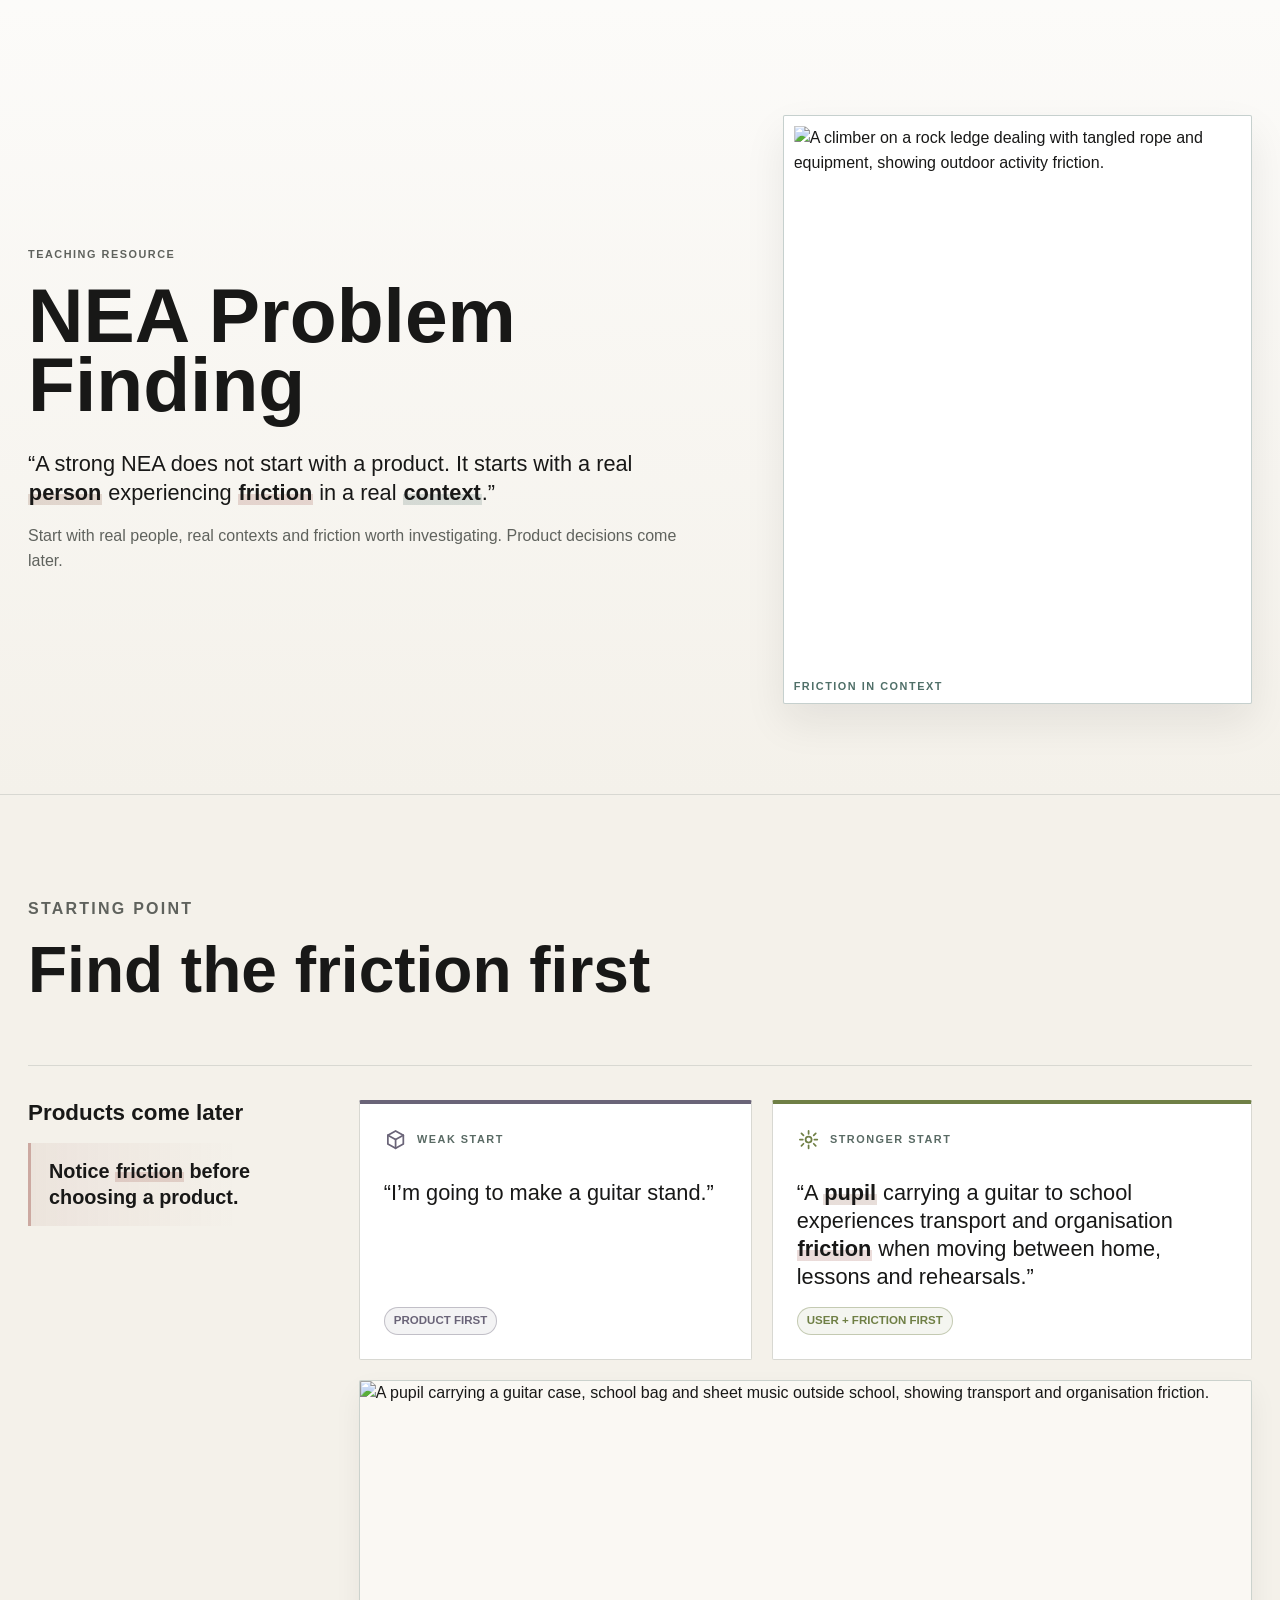
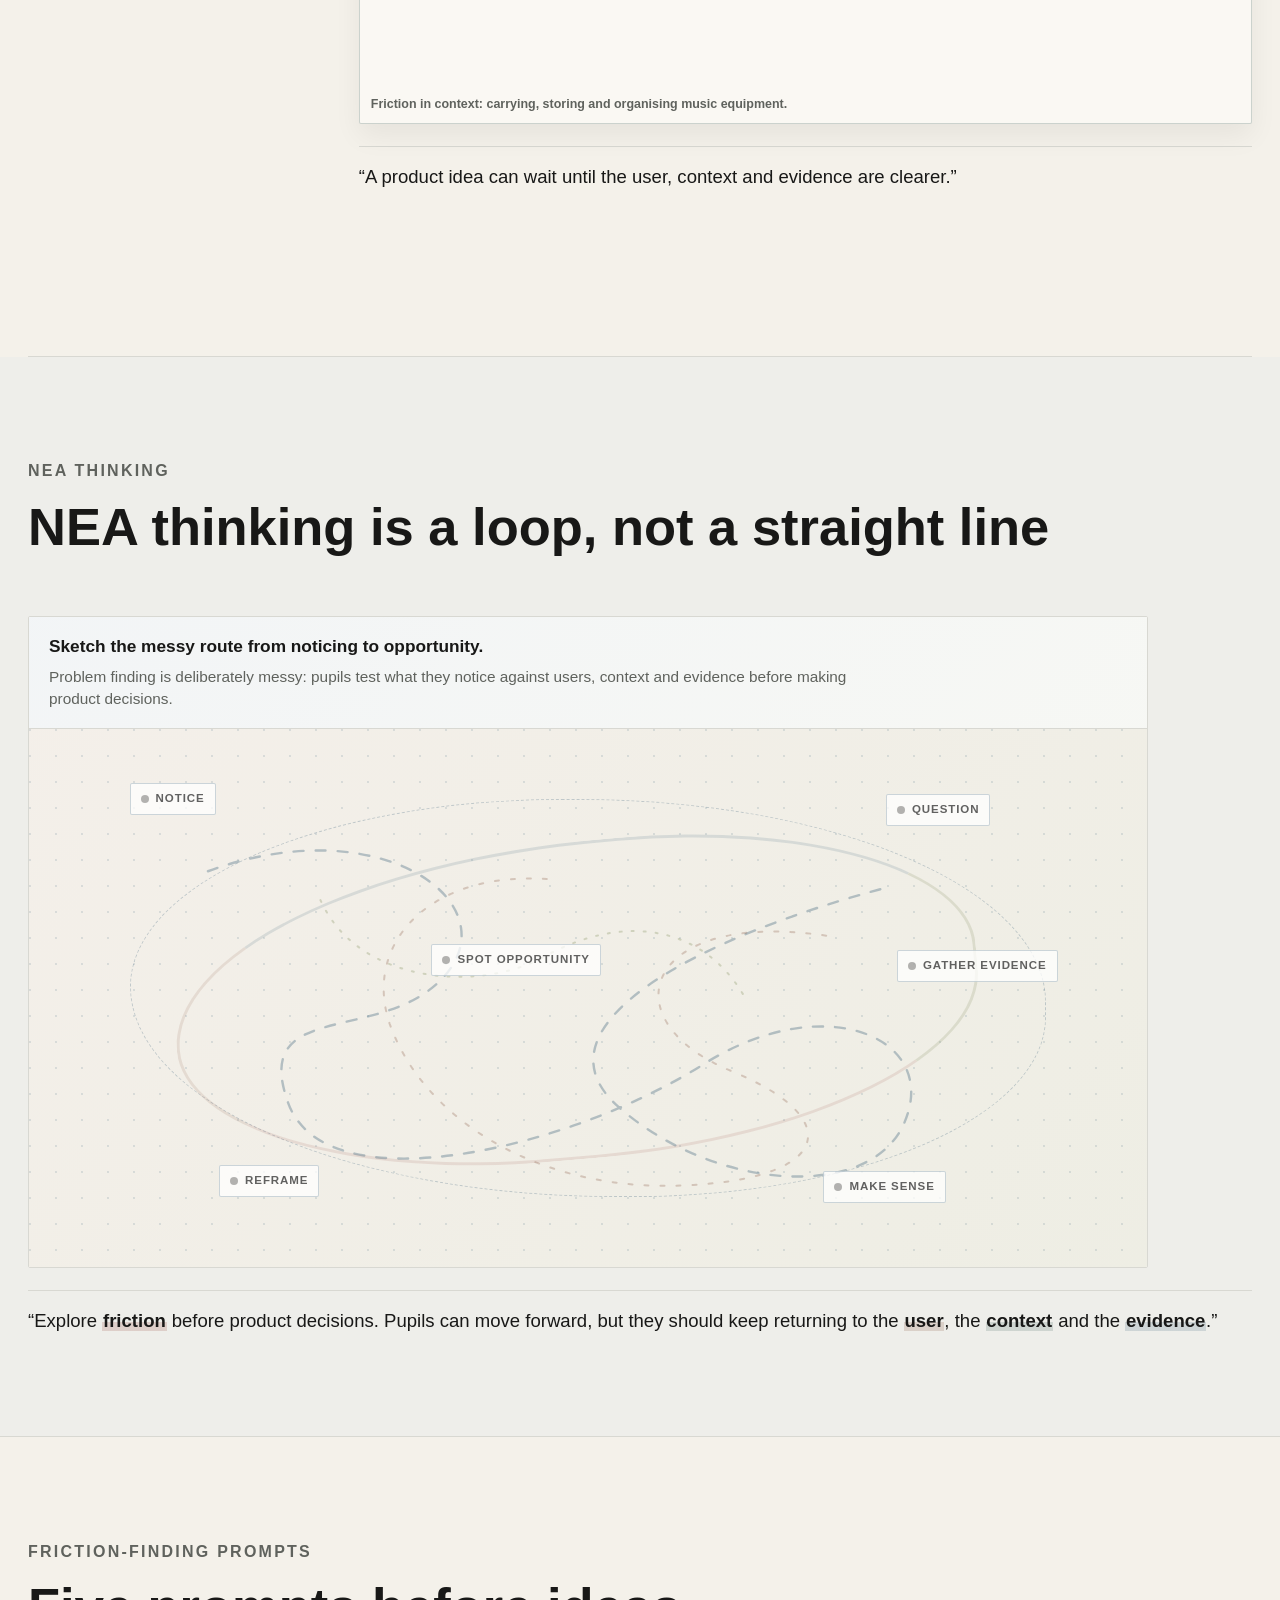
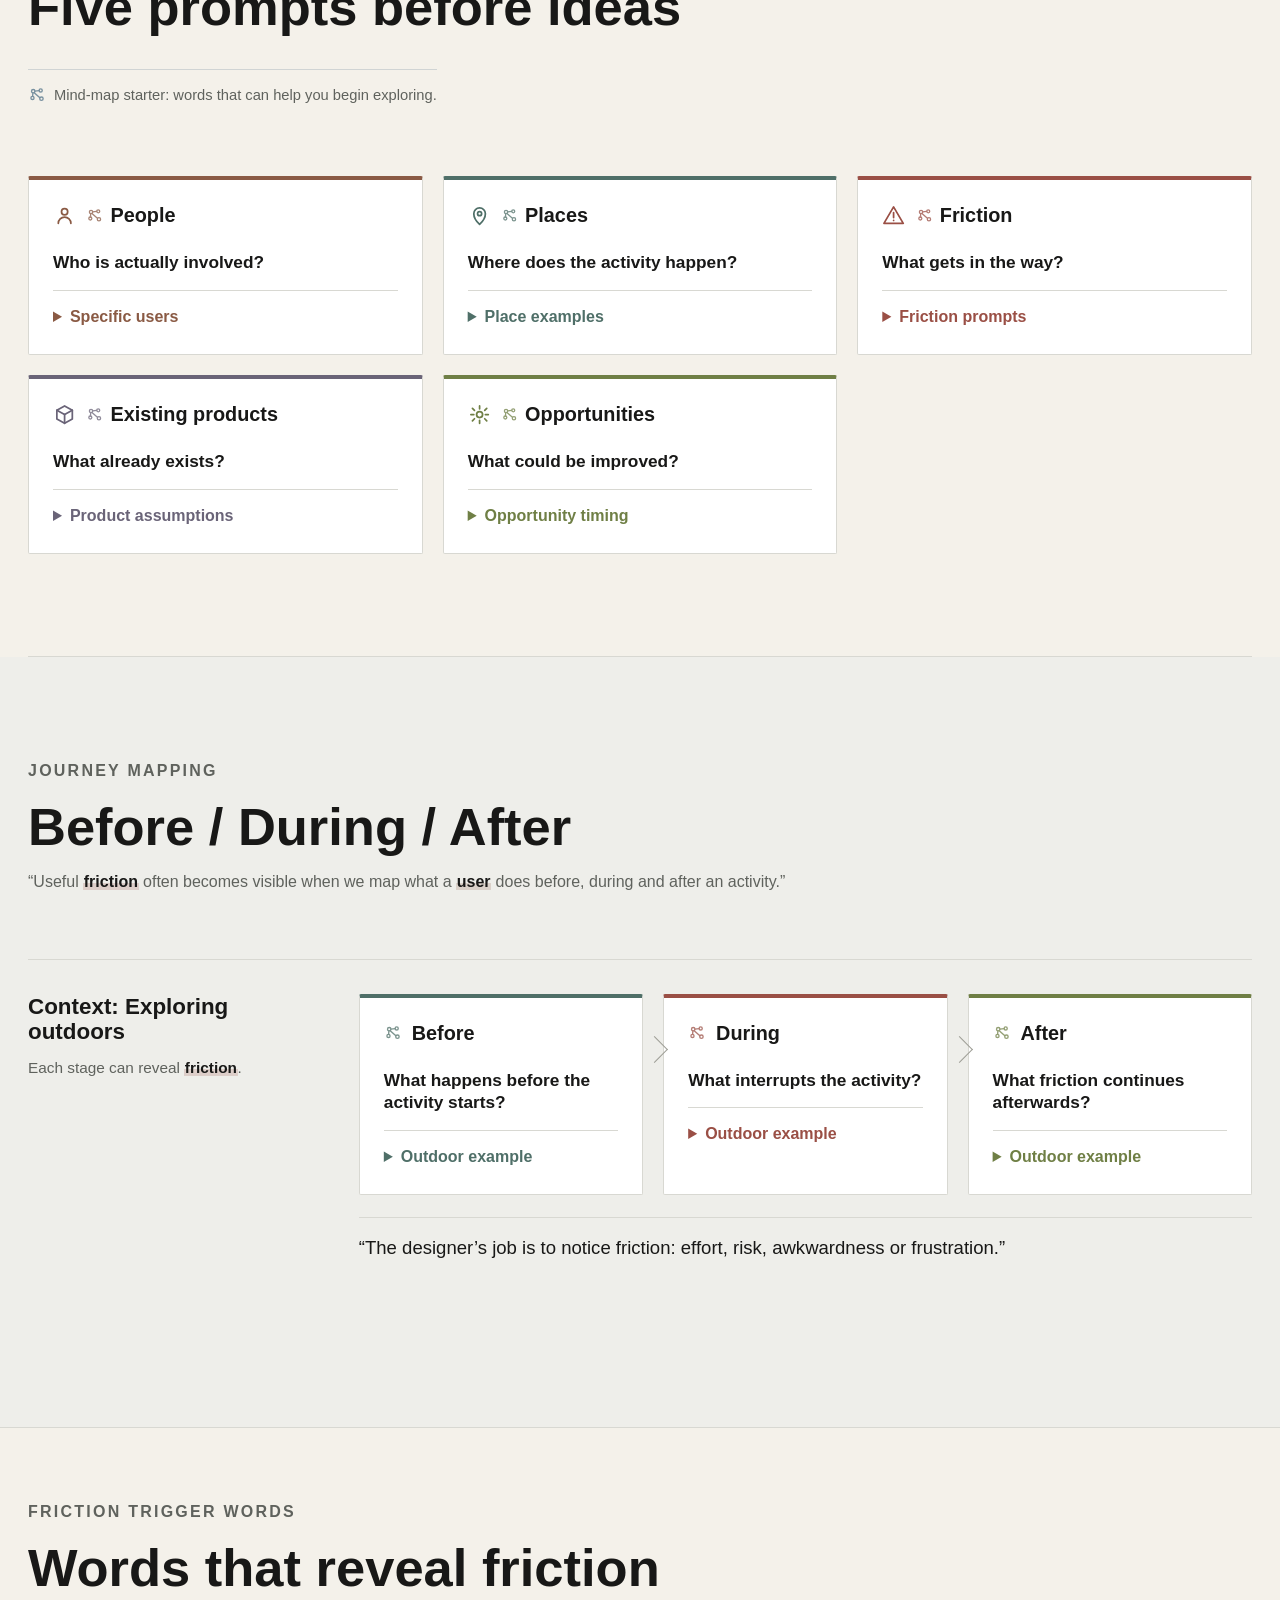
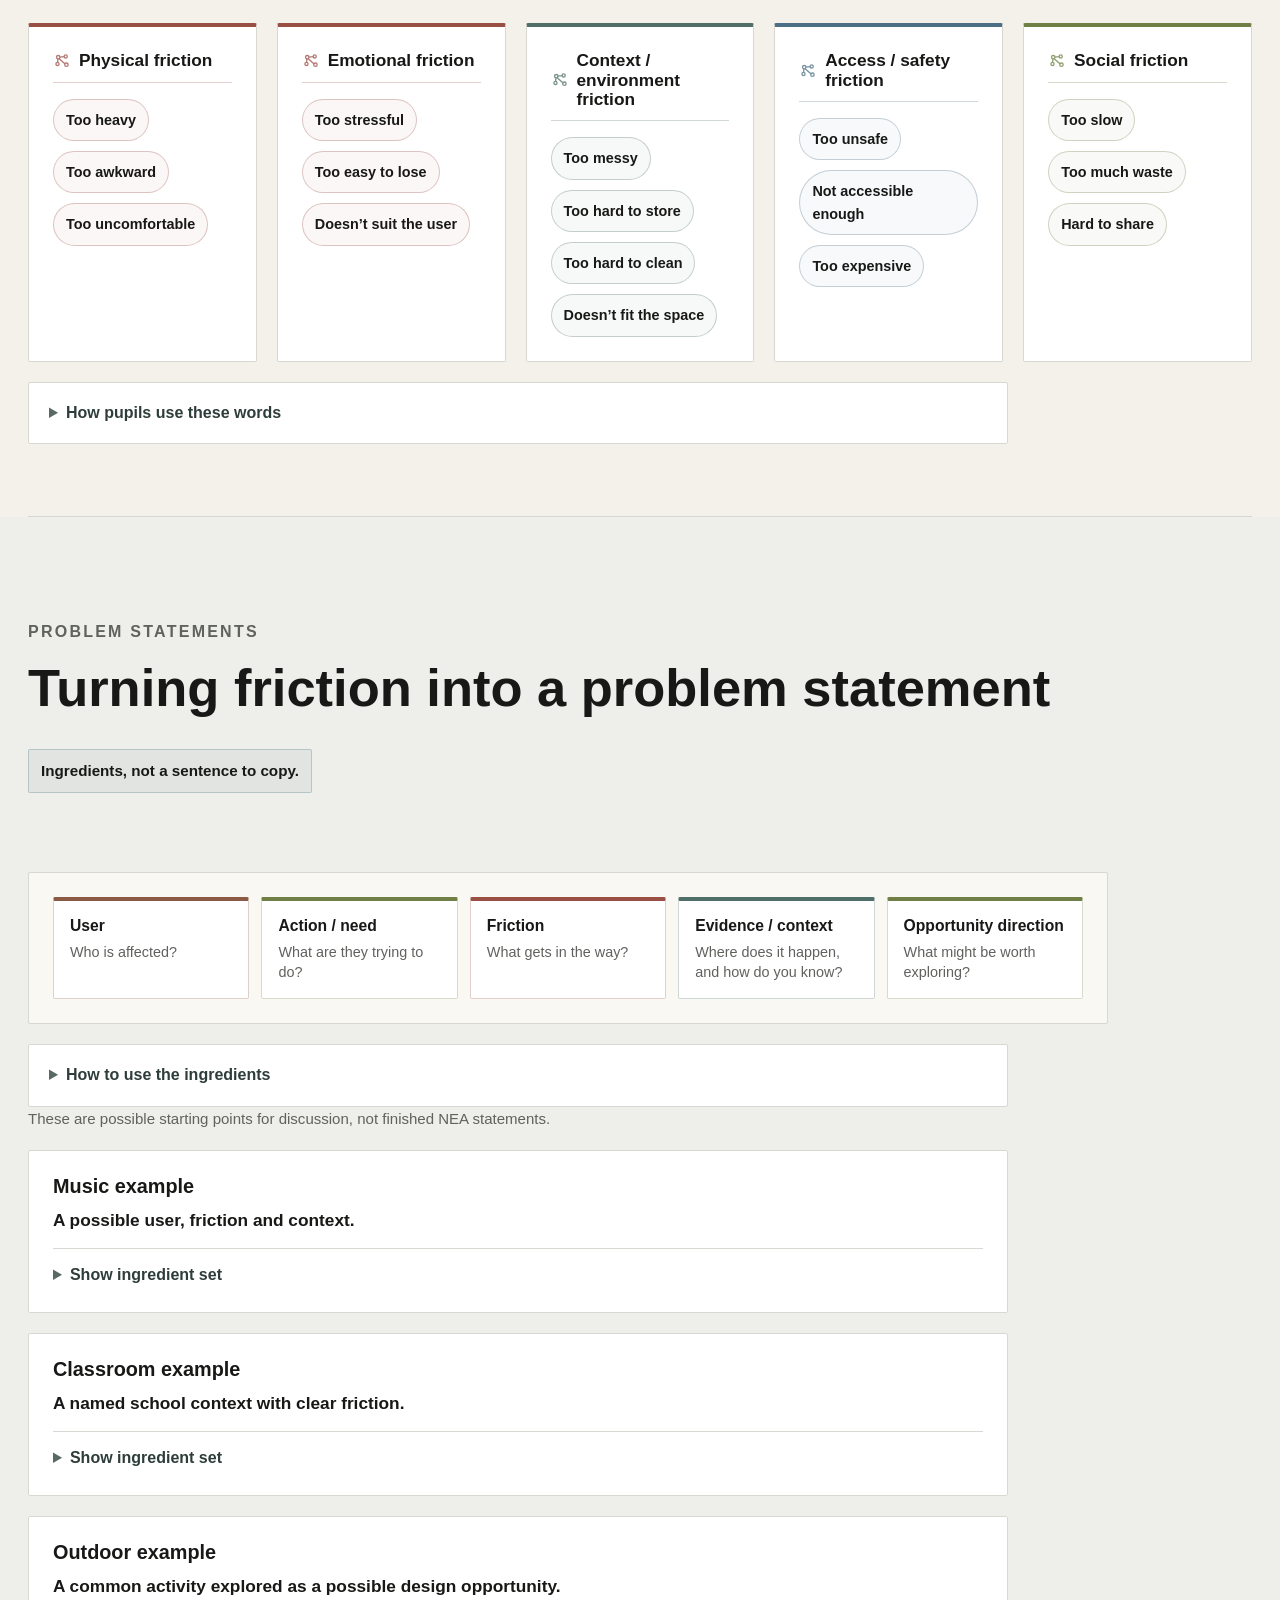
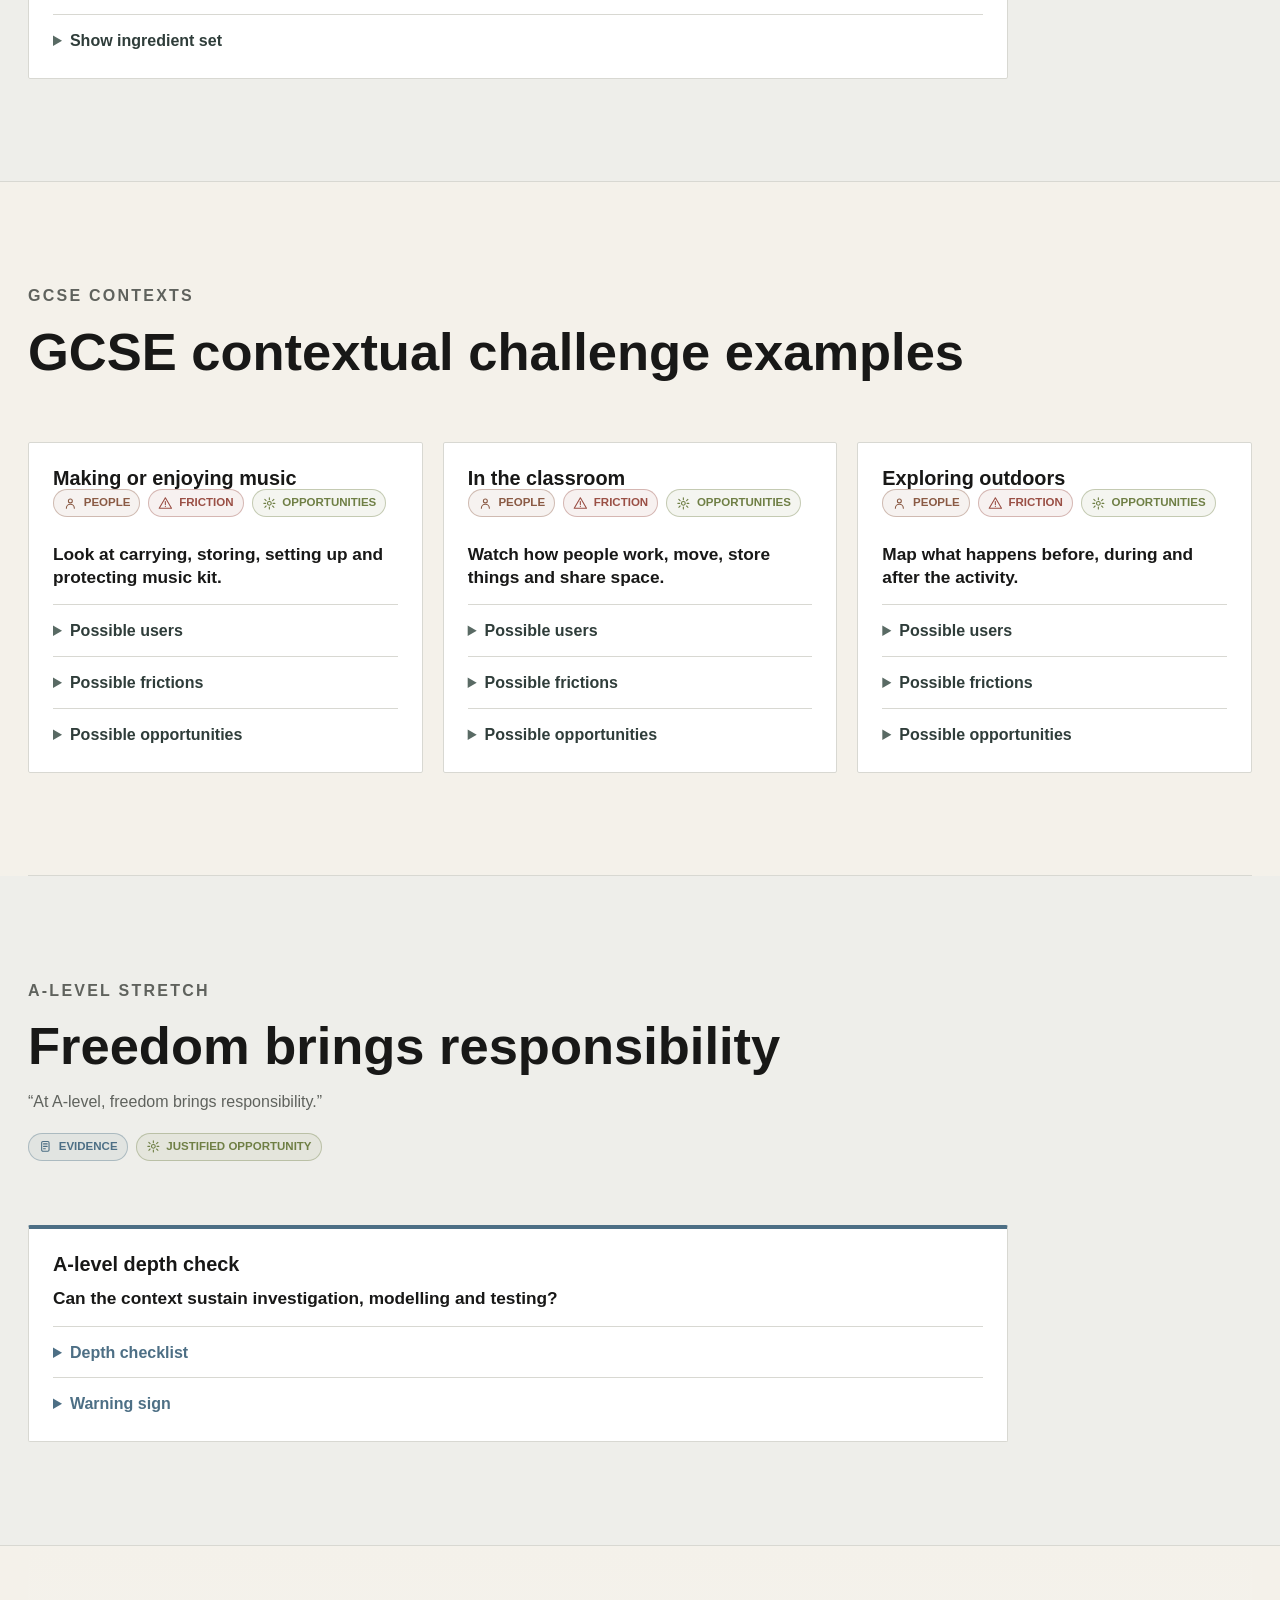
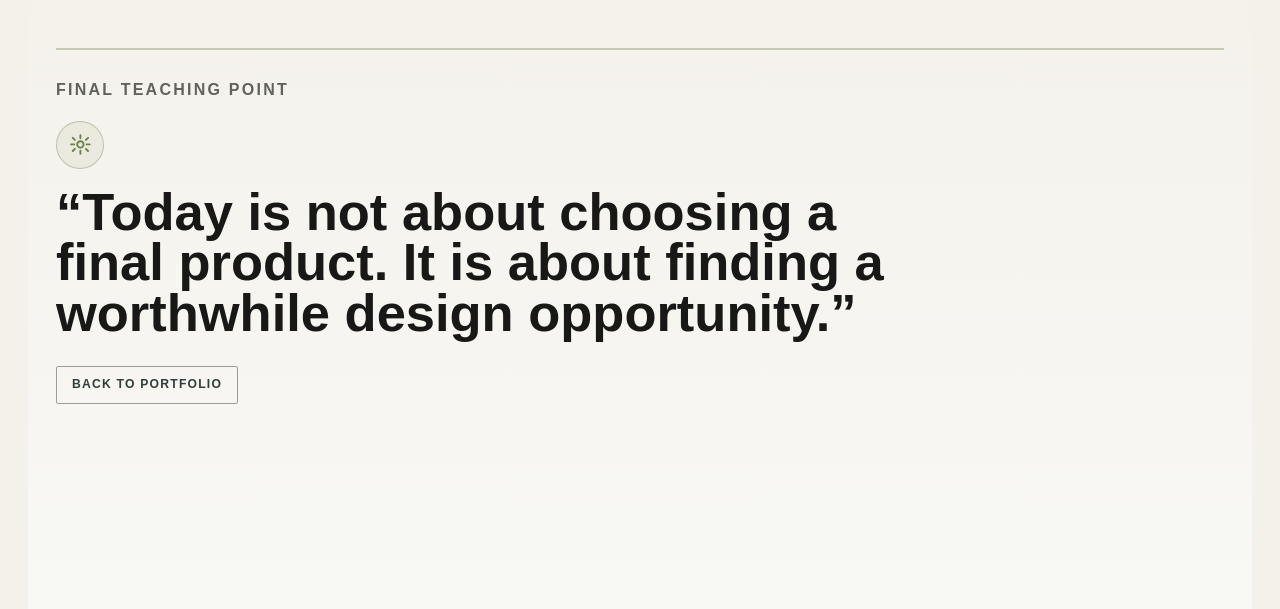
==== nea-problem-finding.html @ 4c47f519 "Refine NEA problem finding resource" ====
<!DOCTYPE html>
<html lang="en">
<head>
  <meta charset="utf-8">
  <meta name="viewport" content="width=device-width, initial-scale=1">
  <title>NEA Problem Finding | Darren O'Neill</title>
  <meta name="description" content="A concise teaching resource for helping GCSE and A-Level Product Design pupils begin NEA projects by finding real users, contexts and friction.">
  <link rel="stylesheet" href="styles.css">
  <script src="script.js" defer></script>
</head>
<body class="nea-resource-page">
  <svg class="nea-icon-sprite" aria-hidden="true" focusable="false">
    <symbol id="nea-icon-user" viewBox="0 0 24 24" fill="none" stroke="currentColor" stroke-width="1.8" stroke-linecap="round" stroke-linejoin="round">
      <circle cx="12" cy="8" r="3.2"></circle>
      <path d="M5.5 20a6.5 6.5 0 0 1 13 0"></path>
    </symbol>
    <symbol id="nea-icon-place" viewBox="0 0 24 24" fill="none" stroke="currentColor" stroke-width="1.8" stroke-linecap="round" stroke-linejoin="round">
      <path d="M12 21s6-5.4 6-11a6 6 0 0 0-12 0c0 5.6 6 11 6 11z"></path>
      <circle cx="12" cy="10" r="2.1"></circle>
    </symbol>
    <symbol id="nea-icon-problem" viewBox="0 0 24 24" fill="none" stroke="currentColor" stroke-width="1.8" stroke-linecap="round" stroke-linejoin="round">
      <path d="M12 3 22 20H2L12 3z"></path>
      <path d="M12 9v5"></path>
      <path d="M12 17h.01"></path>
    </symbol>
    <symbol id="nea-icon-product" viewBox="0 0 24 24" fill="none" stroke="currentColor" stroke-width="1.8" stroke-linecap="round" stroke-linejoin="round">
      <path d="m12 3 8 4.5v9L12 21l-8-4.5v-9L12 3z"></path>
      <path d="m4 7.5 8 4.5 8-4.5"></path>
      <path d="M12 12v9"></path>
    </symbol>
    <symbol id="nea-icon-opportunity" viewBox="0 0 24 24" fill="none" stroke="currentColor" stroke-width="1.8" stroke-linecap="round" stroke-linejoin="round">
      <path d="M12 3v3"></path>
      <path d="M12 18v3"></path>
      <path d="M4.6 5.6 6.7 7.7"></path>
      <path d="m17.3 16.3 2.1 2.1"></path>
      <path d="M3 12h3"></path>
      <path d="M18 12h3"></path>
      <path d="m4.6 18.4 2.1-2.1"></path>
      <path d="m17.3 7.7 2.1-2.1"></path>
      <circle cx="12" cy="12" r="3.1"></circle>
    </symbol>
    <symbol id="nea-icon-evidence" viewBox="0 0 24 24" fill="none" stroke="currentColor" stroke-width="1.8" stroke-linecap="round" stroke-linejoin="round">
      <rect x="6" y="4" width="12" height="16" rx="2"></rect>
      <path d="M9 8h6"></path>
      <path d="M9 12h6"></path>
      <path d="M9 16h3"></path>
    </symbol>
    <symbol id="nea-icon-search" viewBox="0 0 24 24" fill="none" stroke="currentColor" stroke-width="1.8" stroke-linecap="round" stroke-linejoin="round">
      <circle cx="10.5" cy="10.5" r="5.5"></circle>
      <path d="m15 15 5 5"></path>
    </symbol>
    <symbol id="nea-icon-question" viewBox="0 0 24 24" fill="none" stroke="currentColor" stroke-width="1.8" stroke-linecap="round" stroke-linejoin="round">
      <circle cx="12" cy="12" r="9"></circle>
      <path d="M9.8 9a2.5 2.5 0 0 1 4.8 1.1c0 1.8-2.4 2.2-2.4 4"></path>
      <path d="M12 17h.01"></path>
    </symbol>
    <symbol id="nea-icon-loop" viewBox="0 0 24 24" fill="none" stroke="currentColor" stroke-width="1.8" stroke-linecap="round" stroke-linejoin="round">
      <path d="M18.5 8.5A7.5 7.5 0 0 0 5.6 7"></path>
      <path d="M18.5 4v4.5H14"></path>
      <path d="M5.5 15.5A7.5 7.5 0 0 0 18.4 17"></path>
      <path d="M5.5 20v-4.5H10"></path>
    </symbol>
    <symbol id="nea-icon-route" viewBox="0 0 24 24" fill="none" stroke="currentColor" stroke-width="1.8" stroke-linecap="round" stroke-linejoin="round">
      <circle cx="5" cy="6" r="2"></circle>
      <circle cx="19" cy="18" r="2"></circle>
      <path d="M7 6h4a3 3 0 0 1 0 6H9a3 3 0 0 0 0 6h8"></path>
    </symbol>
    <symbol id="nea-icon-mindmap" viewBox="0 0 24 24" fill="none" stroke="currentColor" stroke-width="1.8" stroke-linecap="round" stroke-linejoin="round">
      <circle cx="7" cy="7" r="2.3"></circle>
      <circle cx="17" cy="6" r="2.1"></circle>
      <circle cx="18" cy="17" r="2.3"></circle>
      <circle cx="6" cy="16" r="2.1"></circle>
      <path d="M9.2 6.8 14.9 6.2"></path>
      <path d="M8.3 8.9 15.9 15.6"></path>
      <path d="M6.5 9.3 6.2 13.9"></path>
    </symbol>
  </svg>

  <header class="site-hero">
    <div class="hero-inner">
      <div class="hero-copy">
        <p class="eyebrow">Teaching resource</p>
        <h1><span>NEA Problem</span><span>Finding</span></h1>
        <p class="tagline nea-hero-quote">&ldquo;A strong NEA does not start with a product. It starts with a real <span class="nea-highlight nea-highlight--people">person</span> experiencing <span class="nea-highlight nea-highlight--problems">friction</span> in a real <span class="nea-highlight nea-highlight--places">context</span>.&rdquo;</p>
        <p class="intro">Start with real people, real contexts and friction worth investigating. Product decisions come later.</p>
      </div>
      <figure class="nea-hero-image-panel">
        <img src="assets/images/nea-climbing-friction.png" alt="A climber on a rock ledge dealing with tangled rope and equipment, showing outdoor activity friction.">
        <figcaption>Friction in context</figcaption>
      </figure>
    </div>
  </header>

  <main>
    <section class="section section-primary" aria-labelledby="starting-products-heading">
      <div class="section-header">
        <p class="section-kicker">Starting point</p>
        <h2 id="starting-products-heading">Find the friction first</h2>
      </div>

      <article class="portfolio-band">
        <div class="band-copy">
          <h3>Products come later</h3>
          <p>Notice <span class="nea-highlight nea-highlight--problems">friction</span> before choosing a product.</p>
        </div>
        <div>
          <div class="nea-contrast-flow" aria-label="Weak product-first start compared with stronger friction-first start">
            <article class="nea-comparison-card nea-contrast-card nea-lens nea-lens--products">
              <div class="nea-card-heading">
                <svg class="nea-icon" aria-hidden="true"><use href="#nea-icon-product"></use></svg>
                <p class="section-kicker">Weak start</p>
              </div>
              <blockquote>&ldquo;I&rsquo;m going to make a guitar stand.&rdquo;</blockquote>
              <span class="nea-tag nea-lens--products">Product first</span>
            </article>

            <article class="nea-comparison-card nea-contrast-card nea-lens nea-lens--opportunities">
              <div class="nea-card-heading">
                <svg class="nea-icon" aria-hidden="true"><use href="#nea-icon-opportunity"></use></svg>
                <p class="section-kicker">Stronger start</p>
              </div>
              <blockquote>&ldquo;A <span class="nea-highlight nea-highlight--people">pupil</span> carrying a guitar to school experiences transport and organisation <span class="nea-highlight nea-highlight--problems">friction</span> when moving between home, lessons and rehearsals.&rdquo;</blockquote>
              <span class="nea-tag nea-lens--opportunities">User + friction first</span>
            </article>

            <figure class="nea-comparison-media">
              <img src="assets/images/nea-guitar-friction.png" alt="A pupil carrying a guitar case, school bag and sheet music outside school, showing transport and organisation friction.">
              <figcaption>Friction in context: carrying, storing and organising music equipment.</figcaption>
            </figure>
          </div>
          <p class="nea-key-line">&ldquo;A product idea can wait until the user, context and evidence are clearer.&rdquo;</p>
        </div>
      </article>
    </section>

    <section class="section section-quiet" aria-labelledby="sequence-heading">
      <div class="section-header">
        <p class="section-kicker">NEA thinking</p>
        <h2 id="sequence-heading">NEA thinking is a loop, not a straight line</h2>
      </div>

      <div class="nea-thinking-panel">
        <div class="nea-thinking-copy">
          <p class="nea-thinking-label">Sketch the messy route from noticing to opportunity.</p>
          <p>Problem finding is deliberately messy: pupils test what they notice against users, context and evidence before making product decisions.</p>
        </div>

        <div class="nea-thinking-surface" aria-label="Static thinking surface showing a non-linear route through early NEA problem finding.">
          <svg class="nea-thinking-route" viewBox="0 0 1000 520" preserveAspectRatio="none" aria-hidden="true" focusable="false">
            <path class="nea-thinking-route-line nea-thinking-route-line--main" d="M105 110 C285 35 420 148 350 235 C285 315 150 260 188 382 C226 506 480 438 620 338 C748 246 870 308 828 410 C790 500 630 486 532 388 C438 294 612 188 815 128"></path>
            <path class="nea-thinking-route-line nea-thinking-route-line--return" d="M748 186 C558 154 520 286 650 346 C766 400 756 470 610 480 C454 492 330 405 294 290 C265 192 340 106 466 120"></path>
            <path class="nea-thinking-route-line nea-thinking-route-line--probe" d="M222 144 C262 246 392 252 456 210 C540 158 620 176 662 256"></path>
          </svg>

          <div class="nea-thinking-labels">
            <span class="nea-thinking-node nea-thinking-node--notice">Notice</span>
            <span class="nea-thinking-node nea-thinking-node--question">Question</span>
            <span class="nea-thinking-node nea-thinking-node--evidence">Gather evidence</span>
            <span class="nea-thinking-node nea-thinking-node--sense">Make sense</span>
            <span class="nea-thinking-node nea-thinking-node--reframe">Reframe</span>
            <span class="nea-thinking-node nea-thinking-node--opportunity">Spot opportunity</span>
          </div>
        </div>
      </div>

      <p class="nea-key-line">&ldquo;Explore <span class="nea-highlight nea-highlight--problems">friction</span> before product decisions. Pupils can move forward, but they should keep returning to the <span class="nea-highlight nea-highlight--people">user</span>, the <span class="nea-highlight nea-highlight--places">context</span> and the <span class="nea-highlight nea-highlight--evidence">evidence</span>.&rdquo;</p>
    </section>

    <section class="section" aria-labelledby="framework-heading">
      <div class="section-header">
        <p class="section-kicker">Friction-finding prompts</p>
        <h2 id="framework-heading">Five prompts before ideas</h2>
        <p class="nea-mindmap-note"><svg class="nea-icon nea-mindmap-icon" aria-hidden="true"><use href="#nea-icon-mindmap"></use></svg> Mind-map starter: words that can help you begin exploring.</p>
      </div>

      <div class="nea-card-grid">
        <article class="nea-info-card nea-reveal-card nea-lens nea-lens--people">
          <div class="nea-card-heading">
            <svg class="nea-icon" aria-hidden="true"><use href="#nea-icon-user"></use></svg>
            <h3 class="nea-starter-heading"><svg class="nea-icon nea-mindmap-icon" aria-hidden="true"><use href="#nea-icon-mindmap"></use></svg> People</h3>
          </div>
          <p class="nea-card-prompt">Who is actually involved?</p>
          <details class="nea-reveal">
            <summary>Specific users</summary>
            <div class="nea-reveal-content">
              <p>Be specific. Avoid &ldquo;people who like music&rdquo;. Use &ldquo;a <span class="nea-highlight nea-highlight--people">Year 8 pupil</span> carrying a guitar to school&rdquo; or &ldquo;a <span class="nea-highlight nea-highlight--people">music teacher</span> setting up a lunchtime club&rdquo;.</p>
            </div>
          </details>
        </article>

        <article class="nea-info-card nea-reveal-card nea-lens nea-lens--places">
          <div class="nea-card-heading">
            <svg class="nea-icon" aria-hidden="true"><use href="#nea-icon-place"></use></svg>
            <h3 class="nea-starter-heading"><svg class="nea-icon nea-mindmap-icon" aria-hidden="true"><use href="#nea-icon-mindmap"></use></svg> Places</h3>
          </div>
          <p class="nea-card-prompt">Where does the activity happen?</p>
          <details class="nea-reveal">
            <summary>Place examples</summary>
            <div class="nea-reveal-content">
              <p><span class="nea-highlight nea-highlight--places">Classroom</span>, rehearsal space, bus, car boot, school corridor, outdoor route, campsite, home, workshop.</p>
            </div>
          </details>
        </article>

        <article class="nea-info-card nea-reveal-card nea-lens nea-lens--problems">
          <div class="nea-card-heading">
            <svg class="nea-icon" aria-hidden="true"><use href="#nea-icon-problem"></use></svg>
            <h3 class="nea-starter-heading"><svg class="nea-icon nea-mindmap-icon" aria-hidden="true"><use href="#nea-icon-mindmap"></use></svg> Friction</h3>
          </div>
          <p class="nea-card-prompt">What gets in the way?</p>
          <details class="nea-reveal">
            <summary>Friction prompts</summary>
            <div class="nea-reveal-content">
              <p>What is <span class="nea-highlight nea-highlight--problems">awkward</span>, unsafe, uncomfortable, messy, slow, wasteful, expensive, difficult to store or difficult to clean?</p>
            </div>
          </details>
        </article>

        <article class="nea-info-card nea-reveal-card nea-lens nea-lens--products">
          <div class="nea-card-heading">
            <svg class="nea-icon" aria-hidden="true"><use href="#nea-icon-product"></use></svg>
            <h3 class="nea-starter-heading"><svg class="nea-icon nea-mindmap-icon" aria-hidden="true"><use href="#nea-icon-mindmap"></use></svg> Existing products</h3>
          </div>
          <p class="nea-card-prompt">What already exists?</p>
          <details class="nea-reveal">
            <summary>Product assumptions</summary>
            <div class="nea-reveal-content">
              <p>What works well? What does not? What <span class="nea-highlight nea-highlight--products">assumptions</span> are built into current products?</p>
            </div>
          </details>
        </article>

        <article class="nea-info-card nea-reveal-card nea-lens nea-lens--opportunities">
          <div class="nea-card-heading">
            <svg class="nea-icon" aria-hidden="true"><use href="#nea-icon-opportunity"></use></svg>
            <h3 class="nea-starter-heading"><svg class="nea-icon nea-mindmap-icon" aria-hidden="true"><use href="#nea-icon-mindmap"></use></svg> Opportunities</h3>
          </div>
          <p class="nea-card-prompt">What could be improved?</p>
          <details class="nea-reveal">
            <summary>Opportunity timing</summary>
            <div class="nea-reveal-content">
              <p>This should come after <span class="nea-highlight nea-highlight--evidence">investigation</span>, not before.</p>
            </div>
          </details>
        </article>
      </div>
    </section>

    <section class="section section-quiet" aria-labelledby="journey-heading">
      <div class="section-header">
        <p class="section-kicker">Journey mapping</p>
        <h2 id="journey-heading">Before / During / After</h2>
        <p>&ldquo;Useful <span class="nea-highlight nea-highlight--problems">friction</span> often becomes visible when we map what a <span class="nea-highlight nea-highlight--people">user</span> does before, during and after an activity.&rdquo;</p>
      </div>

      <article class="portfolio-band">
        <div class="band-copy">
          <h3>Context: Exploring outdoors</h3>
          <p>Each stage can reveal <span class="nea-highlight nea-highlight--problems">friction</span>.</p>
        </div>
        <div>
          <div class="nea-journey-grid nea-journey-line">
            <article class="nea-info-card nea-reveal-card nea-lens nea-lens--places">
              <div class="nea-card-heading">
                <svg class="nea-icon nea-mindmap-icon" aria-hidden="true"><use href="#nea-icon-mindmap"></use></svg>
                <h3>Before</h3>
              </div>
              <p class="nea-card-prompt">What happens before the activity starts?</p>
              <details class="nea-reveal">
                <summary>Outdoor example</summary>
                <div class="nea-reveal-content">
                  <p>Look for friction while the <span class="nea-highlight nea-highlight--people">user</span> prepares, packs and makes decisions.</p>
                  <ul class="nea-list">
                    <li>Packing a bag</li>
                    <li>Checking the weather</li>
                    <li>Loading the car</li>
                    <li>Choosing a route</li>
                  </ul>
                </div>
              </details>
            </article>

            <article class="nea-info-card nea-reveal-card nea-lens nea-lens--problems">
              <div class="nea-card-heading">
                <svg class="nea-icon nea-mindmap-icon" aria-hidden="true"><use href="#nea-icon-mindmap"></use></svg>
                <h3>During</h3>
              </div>
              <p class="nea-card-prompt">What interrupts the activity?</p>
              <details class="nea-reveal">
                <summary>Outdoor example</summary>
                <div class="nea-reveal-content">
                  <p>Watch for moments where the user has to stop, adapt or put up with something <span class="nea-highlight nea-highlight--problems">awkward</span>.</p>
                  <ul class="nea-list">
                    <li>Carrying items</li>
                    <li>Needing water or snacks</li>
                    <li>Keeping children safe</li>
                    <li>Finding somewhere clean to rest</li>
                  </ul>
                </div>
              </details>
            </article>

            <article class="nea-info-card nea-reveal-card nea-lens nea-lens--opportunities">
              <div class="nea-card-heading">
                <svg class="nea-icon nea-mindmap-icon" aria-hidden="true"><use href="#nea-icon-mindmap"></use></svg>
                <h3>After</h3>
              </div>
              <p class="nea-card-prompt">What friction continues afterwards?</p>
              <details class="nea-reveal">
                <summary>Outdoor example</summary>
                <div class="nea-reveal-content">
                  <p>Good <span class="nea-highlight nea-highlight--opportunities">opportunities</span> often appear after the main activity has finished.</p>
                  <ul class="nea-list">
                    <li>Cleaning muddy kit</li>
                    <li>Drying wet clothing</li>
                    <li>Storing equipment</li>
                    <li>Finding lost items</li>
                  </ul>
                </div>
              </details>
            </article>
          </div>
          <p class="nea-key-line">&ldquo;The designer&rsquo;s job is to notice friction: effort, risk, awkwardness or frustration.&rdquo;</p>
        </div>
      </article>
    </section>

    <section class="section nea-compact-section" aria-labelledby="trigger-heading">
      <div class="section-header">
        <p class="section-kicker">Friction trigger words</p>
        <h2 id="trigger-heading">Words that reveal friction</h2>
      </div>

      <div class="nea-chip-groups" aria-label="Grouped friction trigger words">
        <article class="nea-chip-group nea-lens nea-lens--problems">
          <h3 class="nea-friction-heading"><svg class="nea-icon nea-mindmap-icon" aria-hidden="true"><use href="#nea-icon-mindmap"></use></svg> Physical friction</h3>
          <ul class="nea-chip-list">
            <li class="nea-chip">Too heavy</li>
            <li class="nea-chip">Too awkward</li>
            <li class="nea-chip">Too uncomfortable</li>
          </ul>
        </article>
        <article class="nea-chip-group nea-lens nea-lens--problems">
          <h3 class="nea-friction-heading"><svg class="nea-icon nea-mindmap-icon" aria-hidden="true"><use href="#nea-icon-mindmap"></use></svg> Emotional friction</h3>
          <ul class="nea-chip-list">
            <li class="nea-chip">Too stressful</li>
            <li class="nea-chip">Too easy to lose</li>
            <li class="nea-chip">Doesn&rsquo;t suit the user</li>
          </ul>
        </article>
        <article class="nea-chip-group nea-lens nea-lens--places">
          <h3 class="nea-friction-heading"><svg class="nea-icon nea-mindmap-icon" aria-hidden="true"><use href="#nea-icon-mindmap"></use></svg> Context / environment friction</h3>
          <ul class="nea-chip-list">
            <li class="nea-chip">Too messy</li>
            <li class="nea-chip">Too hard to store</li>
            <li class="nea-chip">Too hard to clean</li>
            <li class="nea-chip">Doesn&rsquo;t fit the space</li>
          </ul>
        </article>
        <article class="nea-chip-group nea-lens nea-lens--evidence">
          <h3 class="nea-friction-heading"><svg class="nea-icon nea-mindmap-icon" aria-hidden="true"><use href="#nea-icon-mindmap"></use></svg> Access / safety friction</h3>
          <ul class="nea-chip-list">
            <li class="nea-chip">Too unsafe</li>
            <li class="nea-chip">Not accessible enough</li>
            <li class="nea-chip">Too expensive</li>
          </ul>
        </article>
        <article class="nea-chip-group nea-lens nea-lens--opportunities">
          <h3 class="nea-friction-heading"><svg class="nea-icon nea-mindmap-icon" aria-hidden="true"><use href="#nea-icon-mindmap"></use></svg> Social friction</h3>
          <ul class="nea-chip-list">
            <li class="nea-chip">Too slow</li>
            <li class="nea-chip">Too much waste</li>
            <li class="nea-chip">Hard to share</li>
          </ul>
        </article>
      </div>

      <details class="nea-reveal nea-standalone-reveal">
        <summary>How pupils use these words</summary>
        <div class="nea-reveal-content">
          <p>Put a trigger word next to a real <span class="nea-highlight nea-highlight--people">user</span> and a real <span class="nea-highlight nea-highlight--places">place</span>. Then ask: when does this happen, why does it matter, and what <span class="nea-highlight nea-highlight--evidence">evidence</span> could prove it?</p>
        </div>
      </details>
    </section>

    <section class="section section-quiet" aria-labelledby="statement-heading">
      <div class="section-header">
        <p class="section-kicker">Problem statements</p>
        <h2 id="statement-heading">Turning friction into a problem statement</h2>
        <p class="nea-statement-note">Ingredients, not a sentence to copy.</p>
      </div>

      <div class="nea-statement-frame nea-statement-grid" aria-label="Problem statement ingredients">
        <article class="nea-statement-ingredient nea-lens nea-lens--people">
          <h3>User</h3>
          <p>Who is affected?</p>
        </article>
        <article class="nea-statement-ingredient nea-lens nea-lens--opportunities">
          <h3>Action / need</h3>
          <p>What are they trying to do?</p>
        </article>
        <article class="nea-statement-ingredient nea-lens nea-lens--problems">
          <h3>Friction</h3>
          <p>What gets in the way?</p>
        </article>
        <article class="nea-statement-ingredient nea-lens nea-lens--places">
          <h3>Evidence / context</h3>
          <p>Where does it happen, and how do you know?</p>
        </article>
        <article class="nea-statement-ingredient nea-lens nea-lens--opportunities">
          <h3>Opportunity direction</h3>
          <p>What might be worth exploring?</p>
        </article>
      </div>

      <details class="nea-reveal nea-standalone-reveal">
        <summary>How to use the ingredients</summary>
        <div class="nea-reveal-content">
          <p>Use these as prompts to connect a specific <span class="nea-highlight nea-highlight--people">user</span>, an action or need, the <span class="nea-highlight nea-highlight--problems">friction</span> they experience, and the context or evidence that makes the opportunity worth exploring.</p>
        </div>
      </details>

      <p class="nea-example-caution">These are possible starting points for discussion, not finished NEA statements.</p>

      <div class="nea-example-list">
        <article class="nea-info-card nea-reveal-card">
          <h3>Music example</h3>
          <p class="nea-card-prompt">A possible user, friction and context.</p>
          <details class="nea-reveal">
            <summary>Show ingredient set</summary>
            <div class="nea-reveal-content">
              <dl class="nea-ingredient-list">
                <div>
                  <dt>User</dt>
                  <dd>A young musician travelling between home, school and rehearsals.</dd>
                </div>
                <div>
                  <dt>Friction</dt>
                  <dd>Sheet music, headphones and small accessories are easy to forget or damage.</dd>
                </div>
                <div>
                  <dt>Evidence / context</dt>
                  <dd>Movement between lessons, rehearsals and home routines.</dd>
                </div>
                <div>
                  <dt>Opportunity direction</dt>
                  <dd>Explore easier ways to organise and protect small music items.</dd>
                </div>
              </dl>
            </div>
          </details>
        </article>

        <article class="nea-info-card nea-reveal-card">
          <h3>Classroom example</h3>
          <p class="nea-card-prompt">A named school context with clear friction.</p>
          <details class="nea-reveal">
            <summary>Show ingredient set</summary>
            <div class="nea-reveal-content">
              <dl class="nea-ingredient-list">
                <div>
                  <dt>User</dt>
                  <dd>A Year 10 DT pupil working in a practical lesson.</dd>
                </div>
                <div>
                  <dt>Friction</dt>
                  <dd>Tools, materials and an iPad create clutter on limited desk space.</dd>
                </div>
                <div>
                  <dt>Evidence / context</dt>
                  <dd>Moving between designing, making, recording and packing away.</dd>
                </div>
                <div>
                  <dt>Opportunity direction</dt>
                  <dd>Explore clearer organisation for shared lesson workspaces.</dd>
                </div>
              </dl>
            </div>
          </details>
        </article>

        <article class="nea-info-card nea-reveal-card">
          <h3>Outdoor example</h3>
          <p class="nea-card-prompt">A common activity explored as a possible design opportunity.</p>
          <details class="nea-reveal">
            <summary>Show ingredient set</summary>
            <div class="nea-reveal-content">
              <dl class="nea-ingredient-list">
                <div>
                  <dt>User</dt>
                  <dd>A family walker returning from poor weather.</dd>
                </div>
                <div>
                  <dt>Friction</dt>
                  <dd>Muddy or wet outdoor kit can make the car or home messy.</dd>
                </div>
                <div>
                  <dt>Evidence / context</dt>
                  <dd>After-walk routines, storage, cleaning and transport.</dd>
                </div>
                <div>
                  <dt>Opportunity direction</dt>
                  <dd>Explore easier ways to separate, dry, clean or store kit.</dd>
                </div>
              </dl>
            </div>
          </details>
        </article>
      </div>
    </section>

    <section class="section" aria-labelledby="gcse-contexts-heading">
      <div class="section-header">
        <p class="section-kicker">GCSE contexts</p>
        <h2 id="gcse-contexts-heading">GCSE contextual challenge examples</h2>
      </div>

      <div class="nea-card-grid nea-card-grid-three">
        <article class="nea-info-card nea-reveal-card">
          <h3>Making or enjoying music</h3>
          <div class="nea-context-tags" aria-label="Design lenses in this example">
            <span class="nea-tag nea-lens--people"><svg class="nea-icon" aria-hidden="true"><use href="#nea-icon-user"></use></svg> People</span>
            <span class="nea-tag nea-lens--problems"><svg class="nea-icon" aria-hidden="true"><use href="#nea-icon-problem"></use></svg> Friction</span>
            <span class="nea-tag nea-lens--opportunities"><svg class="nea-icon" aria-hidden="true"><use href="#nea-icon-opportunity"></use></svg> Opportunities</span>
          </div>
          <p class="nea-card-prompt">Look at carrying, storing, setting up and protecting music kit.</p>
          <details class="nea-reveal">
            <summary>Possible users</summary>
            <div class="nea-reveal-content">
              <p><span class="nea-highlight nea-highlight--people">Music pupils</span>, performers, teachers, buskers, pupils carrying instruments.</p>
            </div>
          </details>
          <details class="nea-reveal">
            <summary>Possible frictions</summary>
            <div class="nea-reveal-content">
              <p>Full-size instruments can be awkward to carry, store or use, especially for younger pupils or pupils travelling through busy school spaces. Large instruments may create transport, storage, safety or access friction.</p>
            </div>
          </details>
          <details class="nea-reveal">
            <summary>Possible opportunities</summary>
            <div class="nea-reveal-content">
              <p>Evidence might point towards lighter, compact or easier-to-carry responses, depending on what user research shows.</p>
            </div>
          </details>
        </article>

        <article class="nea-info-card nea-reveal-card">
          <h3>In the classroom</h3>
          <div class="nea-context-tags" aria-label="Design lenses in this example">
            <span class="nea-tag nea-lens--people"><svg class="nea-icon" aria-hidden="true"><use href="#nea-icon-user"></use></svg> People</span>
            <span class="nea-tag nea-lens--problems"><svg class="nea-icon" aria-hidden="true"><use href="#nea-icon-problem"></use></svg> Friction</span>
            <span class="nea-tag nea-lens--opportunities"><svg class="nea-icon" aria-hidden="true"><use href="#nea-icon-opportunity"></use></svg> Opportunities</span>
          </div>
          <p class="nea-card-prompt">Watch how people work, move, store things and share space.</p>
          <details class="nea-reveal">
            <summary>Possible users</summary>
            <div class="nea-reveal-content">
              <p>Pupils, teachers, technicians, SEND pupils, visitors.</p>
            </div>
          </details>
          <details class="nea-reveal">
            <summary>Possible frictions</summary>
            <div class="nea-reveal-content">
              <p>Desk clutter, storage, posture, device use, tool organisation, quick packing away, accessibility.</p>
            </div>
          </details>
          <details class="nea-reveal">
            <summary>Possible opportunities</summary>
            <div class="nea-reveal-content">
              <p>Evidence could point towards clearer desk organisation, adaptable storage, better access to tools or easier movement between designing and making.</p>
            </div>
          </details>
        </article>

        <article class="nea-info-card nea-reveal-card">
          <h3>Exploring outdoors</h3>
          <div class="nea-context-tags" aria-label="Design lenses in this example">
            <span class="nea-tag nea-lens--people"><svg class="nea-icon" aria-hidden="true"><use href="#nea-icon-user"></use></svg> People</span>
            <span class="nea-tag nea-lens--problems"><svg class="nea-icon" aria-hidden="true"><use href="#nea-icon-problem"></use></svg> Friction</span>
            <span class="nea-tag nea-lens--opportunities"><svg class="nea-icon" aria-hidden="true"><use href="#nea-icon-opportunity"></use></svg> Opportunities</span>
          </div>
          <p class="nea-card-prompt">Map what happens before, during and after the activity.</p>
          <details class="nea-reveal">
            <summary>Possible users</summary>
            <div class="nea-reveal-content">
              <p>Walkers, families, cyclists, campers, school groups, dog walkers.</p>
            </div>
          </details>
          <details class="nea-reveal">
            <summary>Possible frictions</summary>
            <div class="nea-reveal-content">
              <p>Carrying kit, wet or muddy equipment, safety, resting, weather protection, storage, sustainability.</p>
            </div>
          </details>
          <details class="nea-reveal">
            <summary>Possible opportunities</summary>
            <div class="nea-reveal-content">
              <p>User evidence could suggest easier ways to carry, separate, dry, clean or store outdoor kit before, during or after an activity.</p>
            </div>
          </details>
        </article>
      </div>
    </section>

    <section class="section section-quiet" aria-labelledby="alevel-stretch-heading">
      <div class="section-header">
        <p class="section-kicker">A-Level stretch</p>
        <h2 id="alevel-stretch-heading">Freedom brings responsibility</h2>
        <p>&ldquo;At A-level, freedom brings responsibility.&rdquo;</p>
        <div class="nea-visual-note">
          <span class="nea-tag nea-lens--evidence"><svg class="nea-icon" aria-hidden="true"><use href="#nea-icon-evidence"></use></svg> Evidence</span>
          <span class="nea-tag nea-lens--opportunities"><svg class="nea-icon" aria-hidden="true"><use href="#nea-icon-opportunity"></use></svg> Justified opportunity</span>
        </div>
      </div>

      <div class="nea-example-list">
        <article class="nea-info-card nea-reveal-card nea-lens nea-lens--evidence">
          <h3>A-level depth check</h3>
          <p class="nea-card-prompt">Can the context sustain investigation, modelling and testing?</p>
          <details class="nea-reveal">
            <summary>Depth checklist</summary>
            <div class="nea-reveal-content">
              <ul class="nea-checklist" aria-label="A-Level project depth checklist">
                <li>Real user or client</li>
                <li>Genuine user need or friction</li>
                <li>Clear constraints</li>
                <li>Primary research potential</li>
                <li>Technical challenge</li>
                <li>Scope for modelling and testing</li>
                <li>Materials and process depth</li>
                <li>Sustainability or lifecycle considerations</li>
                <li>Evaluation with real users</li>
              </ul>
            </div>
          </details>
          <details class="nea-reveal">
            <summary>Warning sign</summary>
            <div class="nea-reveal-content">
              <p class="nea-reveal-warning">&ldquo;A simple product type only has depth if the user evidence, uncertainty, technical challenge, modelling and testing are strong enough.&rdquo;</p>
            </div>
          </details>
        </article>
      </div>
    </section>

    <section class="section closing-section" aria-labelledby="closing-heading">
      <div class="closing-copy nea-final-message">
        <p class="section-kicker">Final teaching point</p>
        <div class="nea-final-icon" aria-hidden="true">
          <svg class="nea-icon" aria-hidden="true"><use href="#nea-icon-opportunity"></use></svg>
        </div>
        <h2 id="closing-heading">&ldquo;Today is not about choosing a final product. It is about finding a worthwhile design opportunity.&rdquo;</h2>
        <a class="pdf-link" href="index.html">Back to portfolio</a>
      </div>
    </section>
  </main>
</body>
</html>
---- styles.css ----
:root {
  --bg: #f4f4f1;
  --paper: #ffffff;
  --paper-soft: #f8f8f5;
  --ink: #111111;
  --muted: #626660;
  --quiet: #eeeeea;
  --line: #d8d8d2;
  --line-strong: #9d9d95;
  --accent: #596a64;
  --accent-dark: #2f3d3a;
  --page-width: 1320px;
  --radius: 2px;
  --shadow: none;
  color-scheme: light;
}

* {
  box-sizing: border-box;
}

html {
  scroll-behavior: smooth;
}

body {
  margin: 0;
  background: var(--bg);
  color: var(--ink);
  font-family: Arial, Helvetica, sans-serif;
  line-height: 1.55;
}

body.has-open-lightbox {
  overflow: hidden;
}

img {
  display: block;
  max-width: 100%;
}

button,
a {
  font: inherit;
}

.site-hero {
  display: flex;
  min-height: 78vh;
  align-items: stretch;
  background:
    linear-gradient(180deg, rgba(255, 255, 255, 0.72), rgba(244, 244, 241, 0.92)),
    var(--bg);
  color: var(--ink);
  border-bottom: 1px solid var(--line);
}

.hero-inner,
.section,
.closing-copy {
  width: min(var(--page-width), calc(100% - 56px));
  margin: 0 auto;
}

.hero-inner {
  display: grid;
  grid-template-columns: minmax(0, 1.04fr) minmax(360px, 0.72fr);
  gap: clamp(42px, 6vw, 92px);
  align-items: center;
  padding: clamp(76px, 9vw, 126px) 0 clamp(58px, 7vw, 90px);
}

.hero-copy {
  max-width: 980px;
}

.eyebrow,
.section-kicker {
  margin: 0 0 18px;
  color: var(--accent);
  font-size: 0.68rem;
  font-weight: 700;
  letter-spacing: 0.14em;
  text-transform: uppercase;
}

.site-hero .eyebrow {
  color: var(--muted);
}

h1,
h2,
h3,
p {
  margin-top: 0;
}

h1 {
  max-width: 980px;
  margin-bottom: 30px;
  font-size: clamp(3.65rem, 6vw, 7.1rem);
  font-weight: 700;
  letter-spacing: 0;
  line-height: 0.91;
  text-wrap: balance;
}

h1 span {
  display: block;
}

h2 {
  margin-bottom: 18px;
  font-size: clamp(2.35rem, 4.1vw, 5.2rem);
  letter-spacing: 0;
  line-height: 0.96;
  text-wrap: balance;
}

h3 {
  margin-bottom: 12px;
  font-size: clamp(1.28rem, 1.75vw, 1.8rem);
  letter-spacing: 0;
  line-height: 1.12;
}

.tagline {
  max-width: 760px;
  margin-bottom: 16px;
  color: var(--ink);
  font-size: clamp(1.2rem, 1.7vw, 1.62rem);
  line-height: 1.32;
}

.intro,
.section-header p,
.expertise-copy p,
.closing-copy p,
.project-copy p {
  color: var(--muted);
  font-size: 1rem;
}

.site-hero .intro {
  max-width: 720px;
  color: var(--muted);
}

.hero-image-panel {
  position: relative;
  min-height: clamp(410px, 46vw, 640px);
  overflow: hidden;
  border: 1px solid var(--line);
  border-radius: var(--radius);
  background: var(--paper-soft);
  box-shadow: none;
}

.hero-image-panel img {
  position: absolute;
  inset: 0;
  display: none;
  width: 100%;
  height: 100%;
  object-fit: cover;
}

.hero-image-panel.is-loaded img {
  display: block;
}

.hero-image-panel.is-loaded > div,
.hero-image-panel.is-loaded::before,
.hero-image-panel.is-loaded::after {
  display: none;
}

.hero-image-panel::before {
  content: "";
  position: absolute;
  inset: 22px;
  border: 1px solid var(--line);
  border-radius: 0;
}

.hero-image-panel::after {
  content: "";
  position: absolute;
  right: 22px;
  bottom: 22px;
  left: 22px;
  height: 1px;
  background: var(--line);
}

.hero-image-panel > div {
  position: absolute;
  inset: auto 28px 28px;
  z-index: 1;
}

.hero-image-panel span {
  display: block;
  margin-bottom: 8px;
  color: var(--muted);
  font-size: 0.68rem;
  font-weight: 700;
  letter-spacing: 0.14em;
  text-transform: uppercase;
}

.hero-image-panel strong {
  display: block;
  max-width: 350px;
  color: var(--ink);
  font-size: clamp(1.05rem, 1.75vw, 1.55rem);
  line-height: 1.16;
}

.section {
  padding: clamp(82px, 8vw, 116px) 0;
  border-bottom: 1px solid var(--line);
}

.section-primary {
  padding-top: clamp(86px, 8vw, 122px);
}

.section-quiet {
  width: 100%;
  max-width: none;
  padding-left: max(28px, calc((100% - var(--page-width)) / 2));
  padding-right: max(28px, calc((100% - var(--page-width)) / 2));
  background: var(--quiet);
}

.section-header {
  max-width: 1040px;
  margin-bottom: clamp(46px, 5vw, 68px);
}

.section-header p {
  max-width: 920px;
  font-size: 1rem;
}

.portfolio-band {
  display: grid;
  grid-template-columns: minmax(250px, 0.46fr) minmax(0, 1.54fr);
  gap: clamp(38px, 5vw, 74px);
  align-items: start;
  padding: clamp(42px, 5vw, 64px) 0;
  border-top: 1px solid var(--line);
}

.portfolio-band:first-of-type {
  padding-top: 34px;
}

.band-copy {
  position: sticky;
  top: 28px;
}

.band-copy p {
  max-width: 360px;
  color: var(--muted);
  font-size: 0.96rem;
}

.image-grid,
.project-grid {
  display: grid;
  gap: 20px;
}

.image-grid {
  grid-template-columns: repeat(2, minmax(0, 1fr));
}

.image-grid-three {
  grid-template-columns: repeat(3, minmax(0, 1fr));
}

.image-grid-four {
  grid-template-columns: repeat(4, minmax(0, 1fr));
}

.image-card {
  position: relative;
  width: 100%;
  min-height: 0;
  padding: 0;
  overflow: hidden;
  border: 1px solid var(--line);
  border-radius: var(--radius);
  aspect-ratio: 16 / 11.5;
  background: var(--paper-soft);
  color: var(--ink);
  text-align: left;
  cursor: pointer;
  box-shadow: none;
  transition: border-color 180ms ease, background-color 180ms ease;
}

.image-card:hover,
.image-card:focus-visible {
  border-color: var(--line-strong);
  background-color: #ffffff;
  box-shadow: none;
}

.image-card:focus-visible,
.pdf-link:focus-visible,
.lightbox-close:focus-visible {
  outline: 3px solid rgba(47, 95, 87, 0.34);
  outline-offset: 3px;
}

.image-card img {
  position: absolute;
  inset: 0;
  display: none;
  width: 100%;
  height: 100%;
  object-fit: cover;
}

.image-card.is-loaded img {
  display: block;
}

.image-card.is-loaded .placeholder-content {
  display: none;
}

.image-card-large {
  aspect-ratio: 16 / 10.8;
}

.image-card-wide {
  grid-column: span 2;
  aspect-ratio: 16 / 7.8;
}

.placeholder-content,
.lightbox-placeholder {
  position: absolute;
  inset: 0;
  display: flex;
  flex-direction: column;
  justify-content: flex-end;
  gap: 9px;
  padding: 24px;
}

.placeholder-content::before,
.lightbox-placeholder::before {
  content: "";
  position: absolute;
  inset: 18px;
  border: 1px solid var(--line);
  border-radius: 0;
  pointer-events: none;
}

.placeholder-content span {
  display: block;
  color: var(--accent);
  font-size: 0.68rem;
  font-weight: 700;
  letter-spacing: 0.14em;
  text-transform: uppercase;
}

.lightbox-placeholder span {
  color: var(--accent);
  font-size: 0.72rem;
  font-weight: 700;
  letter-spacing: 0.12em;
  text-transform: uppercase;
}

.placeholder-content strong,
.lightbox-placeholder strong {
  max-width: 28rem;
  font-size: clamp(0.95rem, 1.12vw, 1.12rem);
  line-height: 1.18;
}

.placeholder-content small,
.lightbox-placeholder small {
  color: var(--muted);
  font-size: 0.85rem;
  overflow-wrap: anywhere;
}

.featured-portfolio-list {
  border-top: 1px solid var(--line);
}

.featured-portfolio {
  display: grid;
  grid-template-columns: minmax(0, 1.18fr) minmax(310px, 0.82fr);
  gap: clamp(34px, 5vw, 76px);
  align-items: start;
  padding: clamp(46px, 6vw, 78px) 0;
  border-bottom: 1px solid var(--line);
}

.featured-portfolio:last-child {
  border-bottom: 0;
  padding-bottom: 0;
}

.featured-media {
  display: grid;
  grid-template-columns: minmax(0, 1.28fr) minmax(190px, 0.72fr);
  gap: 18px;
  align-items: stretch;
}

.featured-media .image-card img {
  object-fit: contain;
  background: var(--paper-soft);
}

.featured-cover {
  aspect-ratio: 16 / 10.8;
}

.featured-product {
  aspect-ratio: 4 / 5.25;
}

.featured-copy {
  padding-top: 4px;
}

.featured-copy h3 {
  max-width: 520px;
  margin-bottom: 18px;
  font-size: clamp(2rem, 3.3vw, 4rem);
  line-height: 0.98;
}

.featured-copy p:not(.section-kicker) {
  max-width: 520px;
  color: var(--muted);
}

.portfolio-meta {
  display: grid;
  grid-template-columns: repeat(2, minmax(0, 1fr));
  gap: 18px;
  max-width: 520px;
  margin: 32px 0 20px;
  padding-top: 20px;
  border-top: 1px solid var(--line);
}

.portfolio-meta div,
.portfolio-meta dt,
.portfolio-meta dd {
  margin: 0;
}

.portfolio-meta dt {
  margin-bottom: 5px;
  color: var(--muted);
  font-size: 0.66rem;
  font-weight: 700;
  letter-spacing: 0.13em;
  text-transform: uppercase;
}

.portfolio-meta dd {
  color: var(--ink);
  font-size: 0.82rem;
  font-weight: 700;
  text-transform: uppercase;
}

.project-grid {
  grid-template-columns: repeat(2, minmax(0, 1fr));
  gap: 28px;
}

.project-card {
  overflow: hidden;
  border: 1px solid var(--line);
  border-radius: var(--radius);
  background: var(--paper);
  box-shadow: none;
}

.project-card .image-card {
  border-width: 0 0 1px;
  border-radius: 0;
}

.project-copy {
  padding: 28px 30px 30px;
}

.project-copy h3 {
  margin-bottom: 10px;
  font-size: clamp(1.55rem, 2.4vw, 2.25rem);
}

.pdf-link {
  display: inline-flex;
  align-items: center;
  min-height: 38px;
  margin-top: 10px;
  padding: 0 15px;
  border: 1px solid var(--line-strong);
  border-radius: var(--radius);
  color: var(--accent-dark);
  font-size: 0.76rem;
  font-weight: 700;
  letter-spacing: 0.1em;
  text-decoration: none;
  text-transform: uppercase;
}

.pdf-link:hover {
  border-color: var(--accent-dark);
  background: var(--paper);
}

.section-quiet .image-card,
.expertise-block .image-card {
  background: var(--paper);
}

.alevel-project-list {
  display: grid;
  gap: clamp(44px, 6vw, 78px);
}

.alevel-project {
  padding: clamp(42px, 5vw, 64px) 0;
  border-top: 1px solid var(--line);
}

.alevel-project:first-child {
  padding-top: 34px;
}

.alevel-project-heading {
  margin-bottom: 24px;
}

.alevel-project-heading .section-kicker {
  margin-bottom: 10px;
}

.alevel-project-heading h3 {
  max-width: 720px;
  font-size: clamp(1.6rem, 2.45vw, 2.8rem);
}

.alevel-project .image-card {
  aspect-ratio: 3 / 4;
}

.alevel-project .image-card img {
  object-fit: contain;
  background: var(--paper-soft);
}

.expertise-block {
  padding: 46px 0;
  border-top: 1px solid var(--line);
}

.expertise-copy {
  max-width: 900px;
  margin-bottom: 28px;
}

.expertise-copy p {
  max-width: 840px;
}

.expertise-copy h3 {
  font-size: clamp(1.35rem, 2vw, 2.15rem);
}

.exam-model-showcase {
  display: grid;
  grid-template-columns: minmax(0, 1.52fr) minmax(260px, 0.48fr);
  gap: 20px;
  align-items: stretch;
}

.exam-model-card {
  aspect-ratio: 16 / 10;
}

.exam-model-card img {
  object-fit: contain;
  background: var(--paper-soft);
}

.demo-response-panel {
  display: flex;
  flex-direction: column;
  justify-content: flex-start;
  min-height: 100%;
  padding: 22px;
  border: 1px solid var(--line);
  border-radius: var(--radius);
  background: var(--paper);
}

.demo-response-panel .section-kicker {
  margin-bottom: 12px;
}

.demo-response-panel label {
  margin-bottom: 12px;
  font-size: 0.82rem;
  font-weight: 700;
  text-transform: uppercase;
}

.demo-response-panel textarea {
  width: 100%;
  min-height: 190px;
  padding: 14px;
  border: 1px solid var(--line);
  border-radius: var(--radius);
  background: var(--paper-soft);
  color: var(--ink);
  font: inherit;
  font-size: 0.94rem;
  line-height: 1.5;
  resize: vertical;
}

.demo-response-panel textarea:focus {
  outline: 3px solid rgba(47, 95, 87, 0.24);
  outline-offset: 2px;
}

.closing-section {
  display: flex;
  min-height: 46vh;
  align-items: center;
  border-bottom: 0;
  background: linear-gradient(180deg, var(--bg), #f8f8f5);
}

.closing-copy {
  padding: clamp(72px, 8vw, 104px) 0;
}

.closing-copy h2 {
  max-width: 840px;
}

.closing-copy > p:not(.section-kicker) {
  max-width: 820px;
  font-size: clamp(1.18rem, 1.9vw, 1.65rem);
  line-height: 1.35;
}

.anonymisation-note {
  margin-top: 34px;
  padding-top: 22px;
  border-top: 1px solid var(--line);
  color: var(--muted);
  font-size: 0.98rem;
}

.nea-resource-page {
  --bg: #f4f1ea;
  --paper: #ffffff;
  --paper-soft: #faf8f3;
  --ink: #181817;
  --muted: #5f625d;
  --nea-people: #8a5a44;
  --nea-places: #4f6f68;
  --nea-problems: #9a4f45;
  --nea-products: #6a6478;
  --nea-opportunities: #6f7f45;
  --nea-evidence: #4d6f85;
  --nea-people-rgb: 138, 90, 68;
  --nea-places-rgb: 79, 111, 104;
  --nea-problems-rgb: 154, 79, 69;
  --nea-products-rgb: 106, 100, 120;
  --nea-opportunities-rgb: 111, 127, 69;
  --nea-evidence-rgb: 77, 111, 133;
  background: var(--bg);
  color: var(--ink);
}

.nea-resource-page .site-hero {
  min-height: 72vh;
  background:
    linear-gradient(180deg, rgba(255, 255, 255, 0.72), rgba(244, 241, 234, 0.92)),
    var(--bg);
}

.nea-resource-page .nea-hero-quote {
  max-width: 900px;
}

.nea-resource-page .intro {
  margin-bottom: 0;
}

.nea-resource-page .nea-icon-sprite {
  display: none;
}

.nea-resource-page .nea-icon {
  width: 1.25rem;
  height: 1.25rem;
  flex: 0 0 auto;
  fill: none;
  stroke: currentColor;
  stroke-linecap: round;
  stroke-linejoin: round;
  stroke-width: 1.8;
}

.nea-resource-page .nea-mindmap-icon {
  width: 1.12rem;
  height: 1.12rem;
  color: var(--lens, currentColor);
  opacity: 0.74;
}

.nea-resource-page .nea-lens {
  --lens: var(--accent);
  --lens-rgb: 89, 106, 100;
}

.nea-resource-page .nea-lens--people {
  --lens: var(--nea-people);
  --lens-rgb: var(--nea-people-rgb);
}

.nea-resource-page .nea-lens--places {
  --lens: var(--nea-places);
  --lens-rgb: var(--nea-places-rgb);
}

.nea-resource-page .nea-lens--problems {
  --lens: var(--nea-problems);
  --lens-rgb: var(--nea-problems-rgb);
}

.nea-resource-page .nea-lens--products {
  --lens: var(--nea-products);
  --lens-rgb: var(--nea-products-rgb);
}

.nea-resource-page .nea-lens--opportunities {
  --lens: var(--nea-opportunities);
  --lens-rgb: var(--nea-opportunities-rgb);
}

.nea-resource-page .nea-lens--evidence {
  --lens: var(--nea-evidence);
  --lens-rgb: var(--nea-evidence-rgb);
}

.nea-resource-page .nea-highlight {
  --highlight: var(--accent);
  --highlight-rgb: 89, 106, 100;
  padding: 0 0.04em;
  background: linear-gradient(180deg, transparent 56%, rgba(var(--highlight-rgb), 0.2) 56%);
  color: var(--ink);
  font-weight: 700;
}

.nea-resource-page .nea-highlight--people {
  --highlight: var(--nea-people);
  --highlight-rgb: var(--nea-people-rgb);
}

.nea-resource-page .nea-highlight--places {
  --highlight: var(--nea-places);
  --highlight-rgb: var(--nea-places-rgb);
}

.nea-resource-page .nea-highlight--problems {
  --highlight: var(--nea-problems);
  --highlight-rgb: var(--nea-problems-rgb);
}

.nea-resource-page .nea-highlight--products {
  --highlight: var(--nea-products);
  --highlight-rgb: var(--nea-products-rgb);
}

.nea-resource-page .nea-highlight--opportunities {
  --highlight: var(--nea-opportunities);
  --highlight-rgb: var(--nea-opportunities-rgb);
}

.nea-resource-page .nea-highlight--evidence {
  --highlight: var(--nea-evidence);
  --highlight-rgb: var(--nea-evidence-rgb);
}

.nea-resource-page .nea-token {
  display: inline;
  padding: 0 0.18em 0.08em;
  border-bottom: 2px solid rgba(var(--nea-evidence-rgb), 0.34);
  color: var(--ink);
  font-weight: 700;
}

.nea-resource-page .nea-tag {
  display: inline-flex;
  min-height: 28px;
  align-items: center;
  gap: 6px;
  padding: 4px 9px;
  border: 1px solid rgba(var(--lens-rgb), 0.36);
  border-radius: 999px;
  background: rgba(var(--lens-rgb), 0.08);
  color: var(--lens);
  font-size: 0.72rem;
  font-weight: 700;
  line-height: 1;
  text-transform: uppercase;
}

.nea-resource-page .nea-tag .nea-icon {
  width: 0.92rem;
  height: 0.92rem;
}

.nea-resource-page .nea-card-heading {
  display: flex;
  align-items: center;
  flex-wrap: wrap;
  gap: 10px;
  margin-bottom: 12px;
  color: var(--lens);
}

.nea-resource-page .nea-card-heading h3,
.nea-resource-page .nea-card-heading .section-kicker {
  margin-bottom: 0;
}

.nea-resource-page .nea-card-heading h3 {
  color: var(--ink);
}

.nea-resource-page .nea-card-heading .nea-icon {
  width: 1.45rem;
  height: 1.45rem;
}

.nea-resource-page .nea-card-heading > .nea-mindmap-icon {
  width: 1.12rem;
  height: 1.12rem;
}

.nea-resource-page .nea-starter-heading {
  display: inline-flex;
  align-items: center;
  gap: 7px;
}

.nea-resource-page .nea-card-heading .nea-starter-heading .nea-mindmap-icon {
  width: 1.08rem;
  height: 1.08rem;
  color: var(--lens);
}

.nea-resource-page .nea-mindmap-note {
  display: inline-flex;
  align-items: center;
  gap: 8px;
  margin: 18px 0 0;
  padding-top: 14px;
  border-top: 1px solid rgba(var(--nea-evidence-rgb), 0.22);
  color: var(--muted);
  font-size: 0.92rem;
}

.nea-resource-page .nea-mindmap-note .nea-mindmap-icon {
  color: var(--nea-evidence);
}

.nea-resource-page .nea-hero-image-panel {
  position: relative;
  display: grid;
  min-height: clamp(430px, 46vw, 650px);
  grid-template-rows: minmax(0, 1fr) auto;
  gap: 10px;
  margin: 0;
  padding: 10px;
  overflow: hidden;
  border: 1px solid rgba(var(--nea-places-rgb), 0.32);
  border-radius: var(--radius);
  background: var(--paper);
  box-shadow: 0 18px 42px rgba(24, 24, 23, 0.08);
}

.nea-resource-page .nea-hero-image-panel::before {
  content: "";
  position: absolute;
  z-index: 1;
  inset: 10px 10px 40px;
  border: 1px solid rgba(255, 255, 255, 0.42);
  pointer-events: none;
}

.nea-resource-page .nea-hero-image-panel img {
  width: 100%;
  height: 100%;
  min-height: 0;
  object-fit: cover;
}

.nea-resource-page .nea-hero-image-panel figcaption {
  color: var(--nea-places);
  font-size: 0.68rem;
  font-weight: 700;
  letter-spacing: 0.14em;
  line-height: 1.2;
  text-transform: uppercase;
}

.nea-resource-page .nea-card-grid,
.nea-resource-page .nea-card-grid-three,
.nea-resource-page .nea-journey-grid,
.nea-resource-page .nea-example-list,
.nea-resource-page .nea-checklist,
.nea-resource-page .nea-chip-groups {
  display: grid;
  gap: 20px;
}

.nea-resource-page .nea-card-grid,
.nea-resource-page .nea-card-grid-three {
  grid-template-columns: repeat(3, minmax(0, 1fr));
}

.nea-resource-page .nea-journey-grid,
.nea-resource-page .nea-checklist {
  grid-template-columns: repeat(3, minmax(0, 1fr));
}

.nea-resource-page .nea-chip-groups {
  grid-template-columns: repeat(auto-fit, minmax(210px, 1fr));
}

.nea-resource-page .nea-comparison-card,
.nea-resource-page .nea-info-card,
.nea-resource-page .nea-statement-frame,
.nea-resource-page .nea-checklist li,
.nea-resource-page .nea-warning,
.nea-resource-page .nea-chip-group {
  border: 1px solid var(--line);
  border-radius: var(--radius);
  background: var(--paper);
  box-shadow: none;
}

.nea-resource-page .nea-comparison-card,
.nea-resource-page .nea-info-card,
.nea-resource-page .nea-statement-frame,
.nea-resource-page .nea-checklist li,
.nea-resource-page .nea-chip-group {
  padding: 24px;
}

.nea-resource-page .nea-comparison-card blockquote {
  margin: 0;
  color: var(--ink);
  font-size: clamp(1.15rem, 1.7vw, 1.55rem);
  line-height: 1.28;
}

.nea-resource-page .nea-info-card,
.nea-resource-page .nea-comparison-card,
.nea-resource-page .nea-chip-group {
  position: relative;
}

.nea-resource-page .nea-info-card.nea-lens,
.nea-resource-page .nea-comparison-card.nea-lens,
.nea-resource-page .nea-chip-group.nea-lens {
  border-top: 4px solid var(--lens);
}

.nea-resource-page .nea-contrast-flow {
  display: grid;
  grid-template-columns: minmax(0, 0.9fr) minmax(0, 1.1fr);
  gap: 20px;
  align-items: stretch;
}

.nea-resource-page .nea-contrast-card {
  display: flex;
  flex-direction: column;
  gap: 16px;
}

.nea-resource-page .nea-contrast-card .nea-tag {
  align-self: flex-start;
  margin-top: auto;
}

.nea-resource-page .nea-comparison-media {
  display: grid;
  grid-column: 1 / -1;
  min-height: 100%;
  grid-template-rows: minmax(0, 1fr) auto;
  margin: 0;
  overflow: hidden;
  border: 1px solid rgba(var(--nea-places-rgb), 0.28);
  border-radius: var(--radius);
  background: var(--paper-soft);
  box-shadow: 0 12px 28px rgba(24, 24, 23, 0.06);
}

.nea-resource-page .nea-comparison-media img {
  width: 100%;
  height: 100%;
  min-height: clamp(250px, 24vw, 380px);
  object-fit: cover;
  object-position: center center;
}

.nea-resource-page .nea-comparison-media figcaption {
  padding: 9px 11px 10px;
  color: var(--muted);
  font-size: 0.78rem;
  font-weight: 700;
  line-height: 1.25;
}

.nea-resource-page .section-primary .band-copy p {
  max-width: 390px;
  margin-top: 18px;
  padding: 16px 0 16px 18px;
  border-left: 3px solid rgba(var(--nea-problems-rgb), 0.44);
  background: linear-gradient(90deg, rgba(var(--nea-problems-rgb), 0.08), transparent 78%);
  color: var(--ink);
  font-size: clamp(1.14rem, 1.55vw, 1.38rem);
  font-weight: 700;
  line-height: 1.28;
}

.nea-resource-page .section-primary .section-header h2 {
  max-width: 860px;
  font-size: clamp(2.35rem, 5vw, 5.4rem);
}

.nea-resource-page .nea-info-card h3 {
  font-size: clamp(1.15rem, 1.55vw, 1.48rem);
}

.nea-resource-page .nea-info-card p {
  margin-bottom: 0;
  color: var(--muted);
}

.nea-resource-page .nea-info-card p + p {
  margin-top: 14px;
}

.nea-resource-page .nea-info-card strong {
  color: var(--ink);
}

.nea-resource-page .nea-reveal-card {
  display: flex;
  flex-direction: column;
}

.nea-resource-page .nea-reveal-card h3 {
  margin-bottom: 0;
}

.nea-resource-page .nea-info-card .nea-card-prompt {
  margin-top: 12px;
  color: var(--ink);
  font-size: 1.08rem;
  font-weight: 700;
  line-height: 1.32;
}

.nea-resource-page .nea-reveal {
  margin-top: 16px;
  padding-top: 14px;
  border-top: 1px solid var(--line);
}

.nea-resource-page .nea-reveal + .nea-reveal {
  margin-top: 12px;
}

.nea-resource-page .nea-reveal summary {
  color: var(--lens, var(--accent-dark));
  cursor: pointer;
  font-weight: 700;
}

.nea-resource-page .nea-reveal summary::marker {
  color: var(--lens, var(--accent));
}

.nea-resource-page .nea-reveal summary::-webkit-details-marker {
  color: var(--lens, var(--accent));
}

.nea-resource-page .nea-reveal summary:focus-visible {
  outline: 3px solid rgba(var(--lens-rgb, 47, 95, 87), 0.24);
  outline-offset: 4px;
}

.nea-resource-page .nea-reveal-content {
  margin-top: 12px;
  color: var(--muted);
}

.nea-resource-page .nea-reveal-content p {
  margin-bottom: 0;
  color: var(--muted);
}

.nea-resource-page .nea-reveal-content .nea-list,
.nea-resource-page .nea-reveal-content .nea-checklist {
  margin-top: 12px;
}

.nea-resource-page .nea-reveal-content .nea-checklist li {
  padding: 14px;
  font-size: 0.95rem;
}

.nea-resource-page .nea-reveal-warning {
  margin: 0;
  color: var(--ink);
  font-size: 1.05rem;
  line-height: 1.36;
}

.nea-resource-page .nea-standalone-reveal {
  max-width: 980px;
  margin: 20px 0 0;
  padding: 18px 20px;
  border: 1px solid var(--line);
  border-radius: var(--radius);
  background: var(--paper);
}

.nea-resource-page .nea-standalone-reveal + .nea-example-list {
  margin-top: 20px;
}

.nea-resource-page .nea-compact-section {
  padding-top: 72px;
  padding-bottom: 72px;
}

.nea-resource-page .nea-compact-section .section-header {
  margin-bottom: 30px;
}

.nea-resource-page .nea-key-line {
  margin: 22px 0 0;
  padding-top: 18px;
  border-top: 1px solid var(--line);
  color: var(--ink);
  font-size: clamp(1.05rem, 1.45vw, 1.34rem);
  line-height: 1.34;
}

.nea-resource-page .nea-thinking-panel {
  max-width: 1120px;
  overflow: hidden;
  border: 1px solid var(--line);
  border-radius: var(--radius);
  background: var(--paper);
}

.nea-resource-page .nea-thinking-copy {
  padding: 18px 20px;
  border-bottom: 1px solid var(--line);
  background:
    linear-gradient(135deg, rgba(var(--nea-evidence-rgb), 0.07), rgba(var(--nea-opportunities-rgb), 0.06)),
    var(--paper);
}

.nea-resource-page .nea-thinking-label {
  max-width: 660px;
  margin: 0;
  color: var(--ink);
  font-size: clamp(0.96rem, 1.35vw, 1.1rem);
  font-weight: 700;
  line-height: 1.3;
}

.nea-resource-page .nea-thinking-copy p:not(.nea-thinking-label) {
  max-width: 820px;
  margin: 8px 0 0;
  color: var(--muted);
  font-size: 0.96rem;
  line-height: 1.45;
}

.nea-resource-page .nea-thinking-surface {
  position: relative;
  min-height: clamp(360px, 42vw, 540px);
  overflow: hidden;
  background:
    radial-gradient(circle at 1px 1px, rgba(var(--nea-evidence-rgb), 0.16) 1px, transparent 1.5px) 0 0 / 26px 26px,
    linear-gradient(135deg, rgba(var(--nea-people-rgb), 0.055), rgba(var(--nea-opportunities-rgb), 0.085)),
    var(--paper-soft);
}

.nea-resource-page .nea-thinking-surface::before {
  content: "";
  position: absolute;
  inset: 13% 9%;
  border: 1px dashed rgba(var(--nea-evidence-rgb), 0.3);
  border-radius: 48% 52% 46% 54%;
  pointer-events: none;
}

.nea-resource-page .nea-thinking-surface::after {
  content: "";
  position: absolute;
  z-index: 0;
  inset: 21% 15% 20% 13%;
  border-top: 3px solid rgba(var(--nea-evidence-rgb), 0.16);
  border-right: 3px solid rgba(var(--nea-opportunities-rgb), 0.16);
  border-bottom: 3px solid rgba(var(--nea-problems-rgb), 0.13);
  border-left: 3px solid rgba(var(--nea-people-rgb), 0.13);
  border-radius: 56% 44% 50% 46%;
  transform: rotate(-5deg);
  pointer-events: none;
}

.nea-resource-page .nea-thinking-route {
  position: absolute;
  z-index: 1;
  inset: 9% 7%;
  width: 86%;
  height: 82%;
  overflow: visible;
  pointer-events: none;
}

.nea-resource-page .nea-thinking-route-line {
  fill: none;
  stroke-linecap: round;
  stroke-linejoin: round;
  vector-effect: non-scaling-stroke;
}

.nea-resource-page .nea-thinking-route-line--main {
  stroke: rgba(var(--nea-evidence-rgb), 0.38);
  stroke-dasharray: 10 12;
  stroke-width: 2.4px;
}

.nea-resource-page .nea-thinking-route-line--return {
  stroke: rgba(var(--nea-people-rgb), 0.28);
  stroke-dasharray: 4 12;
  stroke-width: 2px;
}

.nea-resource-page .nea-thinking-route-line--probe {
  stroke: rgba(var(--nea-opportunities-rgb), 0.26);
  stroke-dasharray: 2 10;
  stroke-width: 2px;
}

.nea-resource-page .nea-thinking-labels {
  position: absolute;
  z-index: 2;
  inset: 0;
  pointer-events: none;
}

.nea-resource-page .nea-thinking-node {
  position: absolute;
  display: inline-flex;
  align-items: center;
  gap: 7px;
  max-width: 170px;
  padding: 8px 10px;
  border: 1px solid rgba(var(--nea-evidence-rgb), 0.28);
  border-radius: var(--radius);
  background: rgba(255, 255, 255, 0.74);
  color: rgba(24, 24, 23, 0.68);
  font-size: 0.72rem;
  font-weight: 700;
  letter-spacing: 0.08em;
  line-height: 1.2;
  text-transform: uppercase;
}

.nea-resource-page .nea-thinking-node::before {
  content: "";
  width: 8px;
  height: 8px;
  flex: 0 0 auto;
  border-radius: 999px;
  background: currentColor;
  opacity: 0.48;
}

.nea-resource-page .nea-thinking-node--notice {
  top: 10%;
  left: 9%;
}

.nea-resource-page .nea-thinking-node--question {
  top: 12%;
  right: 14%;
}

.nea-resource-page .nea-thinking-node--evidence {
  top: 41%;
  right: 8%;
}

.nea-resource-page .nea-thinking-node--sense {
  right: 18%;
  bottom: 12%;
}

.nea-resource-page .nea-thinking-node--reframe {
  bottom: 13%;
  left: 17%;
}

.nea-resource-page .nea-thinking-node--opportunity {
  top: 40%;
  left: 36%;
}

.nea-resource-page .nea-list {
  margin: 0;
  padding-left: 18px;
  color: var(--muted);
}

.nea-resource-page .nea-list li + li {
  margin-top: 7px;
}

.nea-resource-page .nea-journey-line .nea-info-card:not(:last-child)::after {
  content: "";
  position: absolute;
  top: 42px;
  right: -22px;
  z-index: 2;
  width: 18px;
  height: 18px;
  border-top: 1px solid var(--line-strong);
  border-right: 1px solid var(--line-strong);
  background: transparent;
  transform: rotate(45deg);
}

.nea-resource-page .nea-chip-group h3 {
  margin-bottom: 14px;
  color: var(--ink);
  font-size: 1rem;
}

.nea-resource-page .nea-chip-group .nea-friction-heading {
  display: flex;
  align-items: center;
  gap: 8px;
  margin-bottom: 16px;
  padding-bottom: 11px;
  border-bottom: 1px solid rgba(var(--lens-rgb), 0.28);
  color: var(--ink);
  font-size: 1.08rem;
}

.nea-resource-page .nea-chip-group .nea-friction-heading .nea-mindmap-icon {
  color: var(--lens);
}

.nea-resource-page .nea-chip-list {
  display: flex;
  flex-wrap: wrap;
  gap: 10px;
  margin: 0;
  padding: 0;
  list-style: none;
}

.nea-resource-page .nea-chip {
  padding: 9px 12px;
  border: 1px solid rgba(var(--lens-rgb), 0.3);
  border-radius: 999px;
  background: rgba(var(--lens-rgb), 0.045);
  color: var(--ink);
  font-size: 0.9rem;
  font-weight: 600;
}

.nea-resource-page .nea-statement-frame {
  max-width: 1080px;
  margin-bottom: 20px;
  background: var(--paper-soft);
}

.nea-resource-page .nea-statement-note {
  display: inline-flex;
  margin-top: 18px;
  padding: 9px 12px;
  border: 1px solid rgba(var(--nea-evidence-rgb), 0.28);
  border-radius: var(--radius);
  background: rgba(var(--nea-evidence-rgb), 0.08);
  color: var(--ink);
  font-size: 0.95rem;
  font-weight: 700;
}

.nea-resource-page .nea-statement-grid {
  display: grid;
  grid-template-columns: repeat(5, minmax(0, 1fr));
  gap: 12px;
}

.nea-resource-page .nea-statement-ingredient {
  min-height: 100%;
  padding: 16px;
  border: 1px solid rgba(var(--lens-rgb), 0.28);
  border-top: 4px solid var(--lens);
  border-radius: var(--radius);
  background: var(--paper);
}

.nea-resource-page .nea-statement-ingredient h3 {
  margin-bottom: 8px;
  color: var(--ink);
  font-size: clamp(0.98rem, 1.15vw, 1.14rem);
  line-height: 1.18;
}

.nea-resource-page .nea-statement-ingredient p {
  margin-bottom: 0;
  color: var(--muted);
  font-size: 0.9rem;
  line-height: 1.35;
}

.nea-resource-page .nea-statement-frame p {
  margin-bottom: 0;
  color: var(--ink);
  font-size: clamp(1.22rem, 2vw, 1.85rem);
  line-height: 1.26;
}

.nea-resource-page .nea-statement-frame .nea-statement-ingredient p {
  color: var(--muted);
  font-size: 0.9rem;
  line-height: 1.35;
}

.nea-resource-page .nea-example-list {
  grid-template-columns: 1fr;
  max-width: 980px;
}

.nea-resource-page .nea-example-caution {
  max-width: 980px;
  margin: 0 0 20px;
  color: var(--muted);
  font-size: 0.94rem;
}

.nea-resource-page .nea-ingredient-list {
  display: grid;
  gap: 10px;
  margin: 0;
}

.nea-resource-page .nea-ingredient-list div {
  display: grid;
  grid-template-columns: minmax(130px, 0.34fr) minmax(0, 1fr);
  gap: 12px;
  padding: 10px 0;
  border-bottom: 1px solid var(--line);
}

.nea-resource-page .nea-ingredient-list div:last-child {
  border-bottom: 0;
}

.nea-resource-page .nea-ingredient-list dt,
.nea-resource-page .nea-ingredient-list dd {
  margin: 0;
}

.nea-resource-page .nea-ingredient-list dt {
  color: var(--ink);
  font-weight: 700;
}

.nea-resource-page .nea-ingredient-list dd {
  color: var(--muted);
}

.nea-resource-page .nea-checklist {
  margin: 0;
  padding: 0;
  list-style: none;
}

.nea-resource-page .nea-checklist li {
  color: var(--ink);
  font-weight: 700;
}

.nea-resource-page .nea-context-tags,
.nea-resource-page .nea-visual-note {
  display: flex;
  flex-wrap: wrap;
  gap: 8px;
  margin-bottom: 14px;
}

.nea-resource-page .nea-visual-note {
  margin-top: 18px;
  margin-bottom: 0;
}

.nea-resource-page .nea-warning {
  max-width: 980px;
  margin: 24px 0 0;
  padding: 24px;
  color: var(--ink);
  font-size: clamp(1.05rem, 1.45vw, 1.34rem);
  line-height: 1.36;
}

.nea-resource-page .nea-final-message {
  position: relative;
  padding-top: 28px;
  border-top: 2px solid rgba(var(--nea-opportunities-rgb), 0.36);
}

.nea-resource-page .nea-final-icon {
  display: inline-grid;
  width: 48px;
  height: 48px;
  margin-bottom: 18px;
  place-items: center;
  border: 1px solid rgba(var(--nea-opportunities-rgb), 0.36);
  border-radius: 999px;
  background: rgba(var(--nea-opportunities-rgb), 0.08);
  color: var(--nea-opportunities);
}

.nea-resource-page .nea-final-icon .nea-icon {
  width: 1.55rem;
  height: 1.55rem;
}

.lightbox {
  position: fixed;
  z-index: 50;
  inset: 0;
  display: grid;
  place-items: center;
  padding: clamp(12px, 2vw, 24px);
  background: rgba(15, 17, 16, 0.78);
}

.lightbox[hidden] {
  display: none;
}

.lightbox-panel {
  position: relative;
  display: grid;
  place-items: center;
  width: min(96vw, calc(100vw - 24px), 1800px);
  height: min(94vh, calc(100vh - 24px));
  max-height: 94vh;
  overflow: visible;
  border-radius: var(--radius);
  background: transparent;
  box-shadow: var(--shadow);
}

.lightbox-close {
  position: absolute;
  z-index: 2;
  top: 14px;
  right: 14px;
  min-height: 40px;
  padding: 0 15px;
  border: 1px solid rgba(255, 255, 255, 0.54);
  border-radius: 999px;
  background: rgba(23, 23, 23, 0.72);
  color: #fff;
  cursor: pointer;
}

.lightbox-media {
  position: relative;
  display: grid;
  place-items: center;
  width: 100%;
  height: 100%;
  max-width: 96vw;
  max-height: 94vh;
  min-height: 0;
  background: transparent;
}

.lightbox-media img {
  display: none;
  width: 100%;
  height: 100%;
  max-width: 96vw;
  max-height: 94vh;
  object-fit: contain;
  background: transparent;
}

.lightbox-media.has-image img {
  display: block;
}

.lightbox-media.has-image .lightbox-placeholder {
  display: none;
}

.lightbox-placeholder {
  inset: 0;
  justify-content: center;
  padding: 42px;
}

.lightbox-copy {
  display: none;
}

.lightbox-copy h2 {
  margin-bottom: 10px;
  font-size: clamp(1.4rem, 2.5vw, 2.4rem);
}

.lightbox-copy p {
  margin-bottom: 0;
  color: var(--muted);
}

@media (max-width: 1100px) {
  .hero-inner {
    grid-template-columns: 1fr;
  }

  .hero-image-panel {
    min-height: 320px;
  }

  .nea-resource-page .nea-hero-image-panel {
    min-height: clamp(340px, 58vw, 520px);
  }

  .featured-portfolio,
  .portfolio-band {
    grid-template-columns: 1fr;
  }

  .band-copy {
    position: static;
  }

  .band-copy p {
    max-width: 720px;
  }

  .nea-resource-page .nea-contrast-flow {
    grid-template-columns: 1fr;
  }

  .nea-resource-page .nea-comparison-media img {
    min-height: min(56vw, 360px);
  }

  .image-grid-three,
  .image-grid-four {
    grid-template-columns: repeat(2, minmax(0, 1fr));
  }

  .nea-resource-page .nea-card-grid,
  .nea-resource-page .nea-card-grid-three,
  .nea-resource-page .nea-journey-grid,
  .nea-resource-page .nea-chip-groups,
  .nea-resource-page .nea-checklist {
    grid-template-columns: repeat(2, minmax(0, 1fr));
  }

  .nea-resource-page .nea-statement-grid {
    grid-template-columns: repeat(3, minmax(0, 1fr));
  }
}

@media (max-width: 760px) {
  .hero-inner,
  .section,
  .closing-copy {
    width: min(100% - 28px, var(--page-width));
  }

  .section-quiet {
    width: 100%;
    max-width: none;
  }

  .site-hero {
    min-height: 0;
  }

  .nea-resource-page .site-hero {
    min-height: 0;
  }

  .hero-inner {
    padding: 54px 0 44px;
    gap: 32px;
  }

  .hero-image-panel {
    min-height: 240px;
  }

  .nea-resource-page .nea-hero-image-panel {
    min-height: clamp(300px, 72vw, 430px);
    padding: 8px;
  }

  .nea-resource-page .nea-hero-image-panel::before {
    inset: 8px 8px 38px;
  }

  h1 {
    font-size: clamp(2.95rem, 13vw, 4.35rem);
    line-height: 0.96;
  }

  .nea-resource-page h1 {
    font-size: clamp(2.55rem, 11vw, 3.3rem);
  }

  h2 {
    font-size: clamp(2rem, 10vw, 3.4rem);
  }

  .section,
  .section-primary,
  .closing-copy {
    padding-top: 58px;
    padding-bottom: 58px;
  }

  .section-header {
    margin-bottom: 36px;
  }

  .portfolio-band {
    gap: 24px;
    padding: 44px 0;
  }

  .featured-portfolio {
    gap: 26px;
    padding: 42px 0 52px;
  }

  .featured-media,
  .exam-model-showcase,
  .image-grid,
  .image-grid-three,
  .image-grid-four,
  .project-grid {
    grid-template-columns: 1fr;
  }

  .image-card,
  .image-card-large,
  .image-card-wide,
  .featured-product {
    grid-column: auto;
    aspect-ratio: 16 / 13;
  }

  .alevel-project .image-card {
    aspect-ratio: 3 / 4;
  }

  .exam-model-card {
    aspect-ratio: 16 / 11;
  }

  .demo-response-panel {
    padding: 20px;
  }

  .featured-copy h3 {
    font-size: clamp(1.85rem, 9vw, 3rem);
  }

  .portfolio-meta {
    grid-template-columns: 1fr;
    gap: 12px;
  }

  .placeholder-content {
    padding: 20px;
  }

  .project-copy {
    padding: 24px;
  }

  .nea-resource-page .nea-card-grid,
  .nea-resource-page .nea-card-grid-three,
  .nea-resource-page .nea-journey-grid,
  .nea-resource-page .nea-chip-groups,
  .nea-resource-page .nea-checklist {
    grid-template-columns: 1fr;
  }

  .nea-resource-page .nea-statement-grid,
  .nea-resource-page .nea-ingredient-list div {
    grid-template-columns: 1fr;
  }

  .nea-resource-page .section-primary .band-copy p {
    max-width: 100%;
    font-size: 1rem;
    overflow-wrap: break-word;
  }

  .nea-resource-page .nea-contrast-flow {
    grid-template-columns: 1fr;
  }

  .nea-resource-page .nea-comparison-media img {
    min-height: min(64vw, 340px);
  }

  .nea-resource-page .nea-thinking-copy {
    padding: 16px;
  }

  .nea-resource-page .nea-thinking-copy p:not(.nea-thinking-label) {
    font-size: 0.92rem;
  }

  .nea-resource-page .nea-thinking-surface {
    min-height: min(72vh, 470px);
  }

  .nea-resource-page .nea-thinking-surface::before {
    inset: 16% 8%;
  }

  .nea-resource-page .nea-thinking-route {
    inset: 11% 5%;
    width: 90%;
    height: 78%;
  }

  .nea-resource-page .nea-thinking-node {
    max-width: 118px;
    padding: 7px 8px;
    font-size: 0.6rem;
    letter-spacing: 0.06em;
  }

  .nea-resource-page .nea-thinking-node--notice {
    top: 8%;
    left: 6%;
  }

  .nea-resource-page .nea-thinking-node--question {
    top: 10%;
    right: auto;
    left: 58%;
  }

  .nea-resource-page .nea-thinking-node--evidence {
    top: 38%;
    right: auto;
    left: 52%;
  }

  .nea-resource-page .nea-thinking-node--sense {
    right: auto;
    left: 54%;
    bottom: 10%;
  }

  .nea-resource-page .nea-thinking-node--reframe {
    bottom: 11%;
    left: 6%;
  }

  .nea-resource-page .nea-thinking-node--opportunity {
    top: 51%;
    left: 28%;
  }

  .nea-resource-page .nea-journey-line .nea-info-card::after {
    content: none;
  }

  .nea-resource-page .nea-comparison-card,
  .nea-resource-page .nea-info-card,
  .nea-resource-page .nea-statement-frame,
  .nea-resource-page .nea-checklist li,
  .nea-resource-page .nea-warning,
  .nea-resource-page .nea-chip-group {
    padding: 20px;
  }

  .nea-resource-page .nea-compact-section {
    padding-top: 58px;
    padding-bottom: 58px;
  }
}

@media print {
  :root {
    --bg: #ffffff;
    --paper: #ffffff;
    --paper-soft: #ffffff;
    --ink: #000000;
    --muted: #333333;
    --line: #aaaaaa;
  }

  body {
    background: #ffffff;
  }

  body.has-open-lightbox {
    overflow: visible;
  }

  .site-hero {
    min-height: 0;
    color: #000000;
    background: #ffffff;
    border-bottom: 2px solid #000000;
  }

  .nea-resource-page .site-hero {
    min-height: 0;
  }

  .hero-inner,
  .section,
  .closing-copy {
    display: block;
    width: 100%;
    padding: 28px 0;
  }

  .hero-image-panel {
    display: none;
  }

  .nea-resource-page .nea-hero-image-panel {
    display: none;
  }

  .site-hero .eyebrow,
  .site-hero .intro,
  .tagline {
    color: #000000;
  }

  h1 {
    font-size: 42px;
  }

  h2 {
    font-size: 30px;
  }

  .section {
    border-bottom: 1px solid #aaaaaa;
    break-inside: avoid;
  }

  .portfolio-band,
  .project-grid,
  .nea-resource-page .nea-card-grid,
  .nea-resource-page .nea-card-grid-three,
  .nea-resource-page .nea-journey-grid,
  .nea-resource-page .nea-example-list,
  .nea-resource-page .nea-chip-groups,
  .nea-resource-page .nea-checklist,
  .exam-model-showcase,
  .image-grid,
  .image-grid-three,
  .image-grid-four {
    display: block;
  }

  .nea-resource-page .nea-comparison-card,
  .nea-resource-page .nea-info-card,
  .nea-resource-page .nea-statement-frame,
  .nea-resource-page .nea-checklist li,
  .nea-resource-page .nea-warning,
  .nea-resource-page .nea-chip-group {
    margin: 12px 0;
    break-inside: avoid;
  }

  .nea-resource-page .nea-chip {
    display: inline-block;
    position: static;
    width: auto;
    margin: 4px;
    transform: none;
  }

  .nea-resource-page .nea-reveal,
  .nea-resource-page .nea-standalone-reveal {
    break-inside: avoid;
  }

  .nea-resource-page .nea-reveal:not([open]) .nea-reveal-content {
    display: block;
  }

  .image-card,
  .project-card {
    display: block;
    min-height: 160px;
    margin: 14px 0;
    border: 1px solid #aaaaaa;
    aspect-ratio: auto;
    break-inside: avoid;
  }

  .image-card img {
    position: static;
    height: auto;
  }

  .placeholder-content {
    position: relative;
    inset: auto;
    min-height: 160px;
  }

  .pdf-link::after {
    content: " (" attr(href) ")";
    font-weight: 400;
  }

  .lightbox {
    display: none;
  }
}
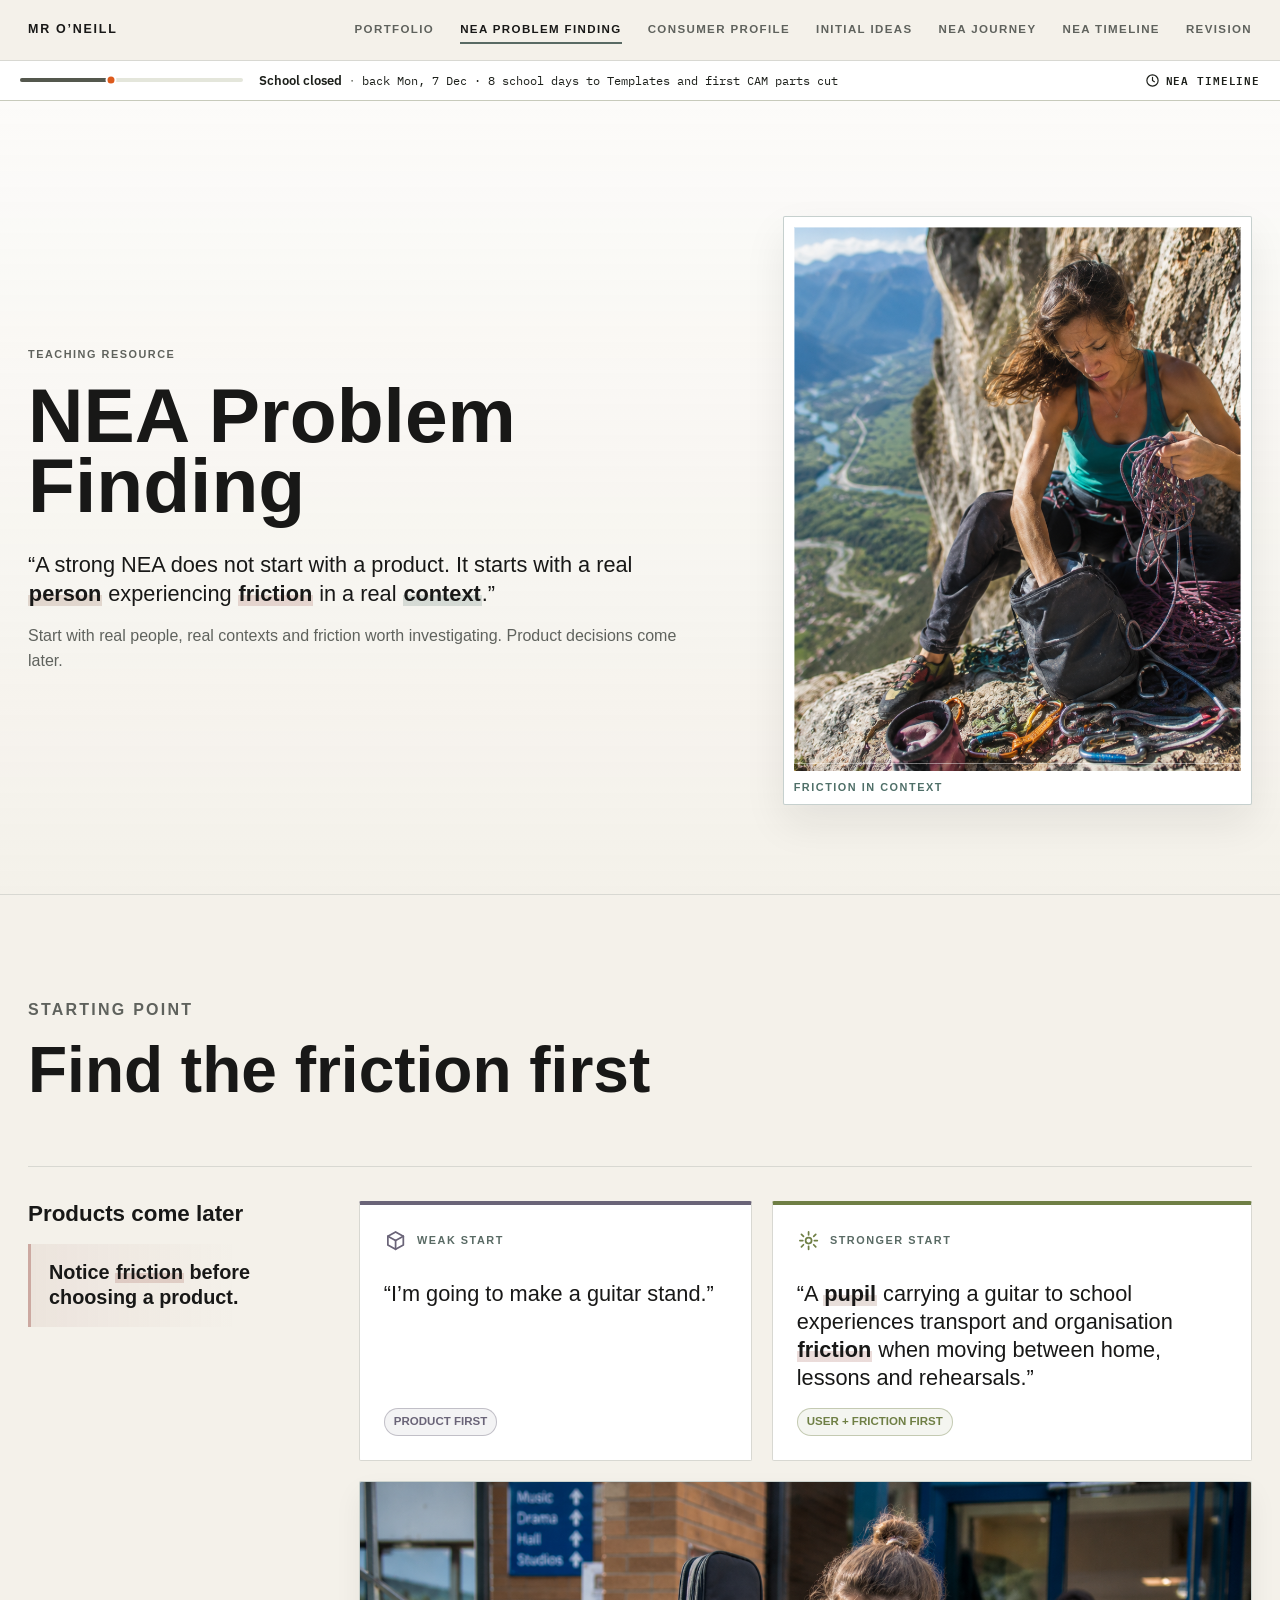
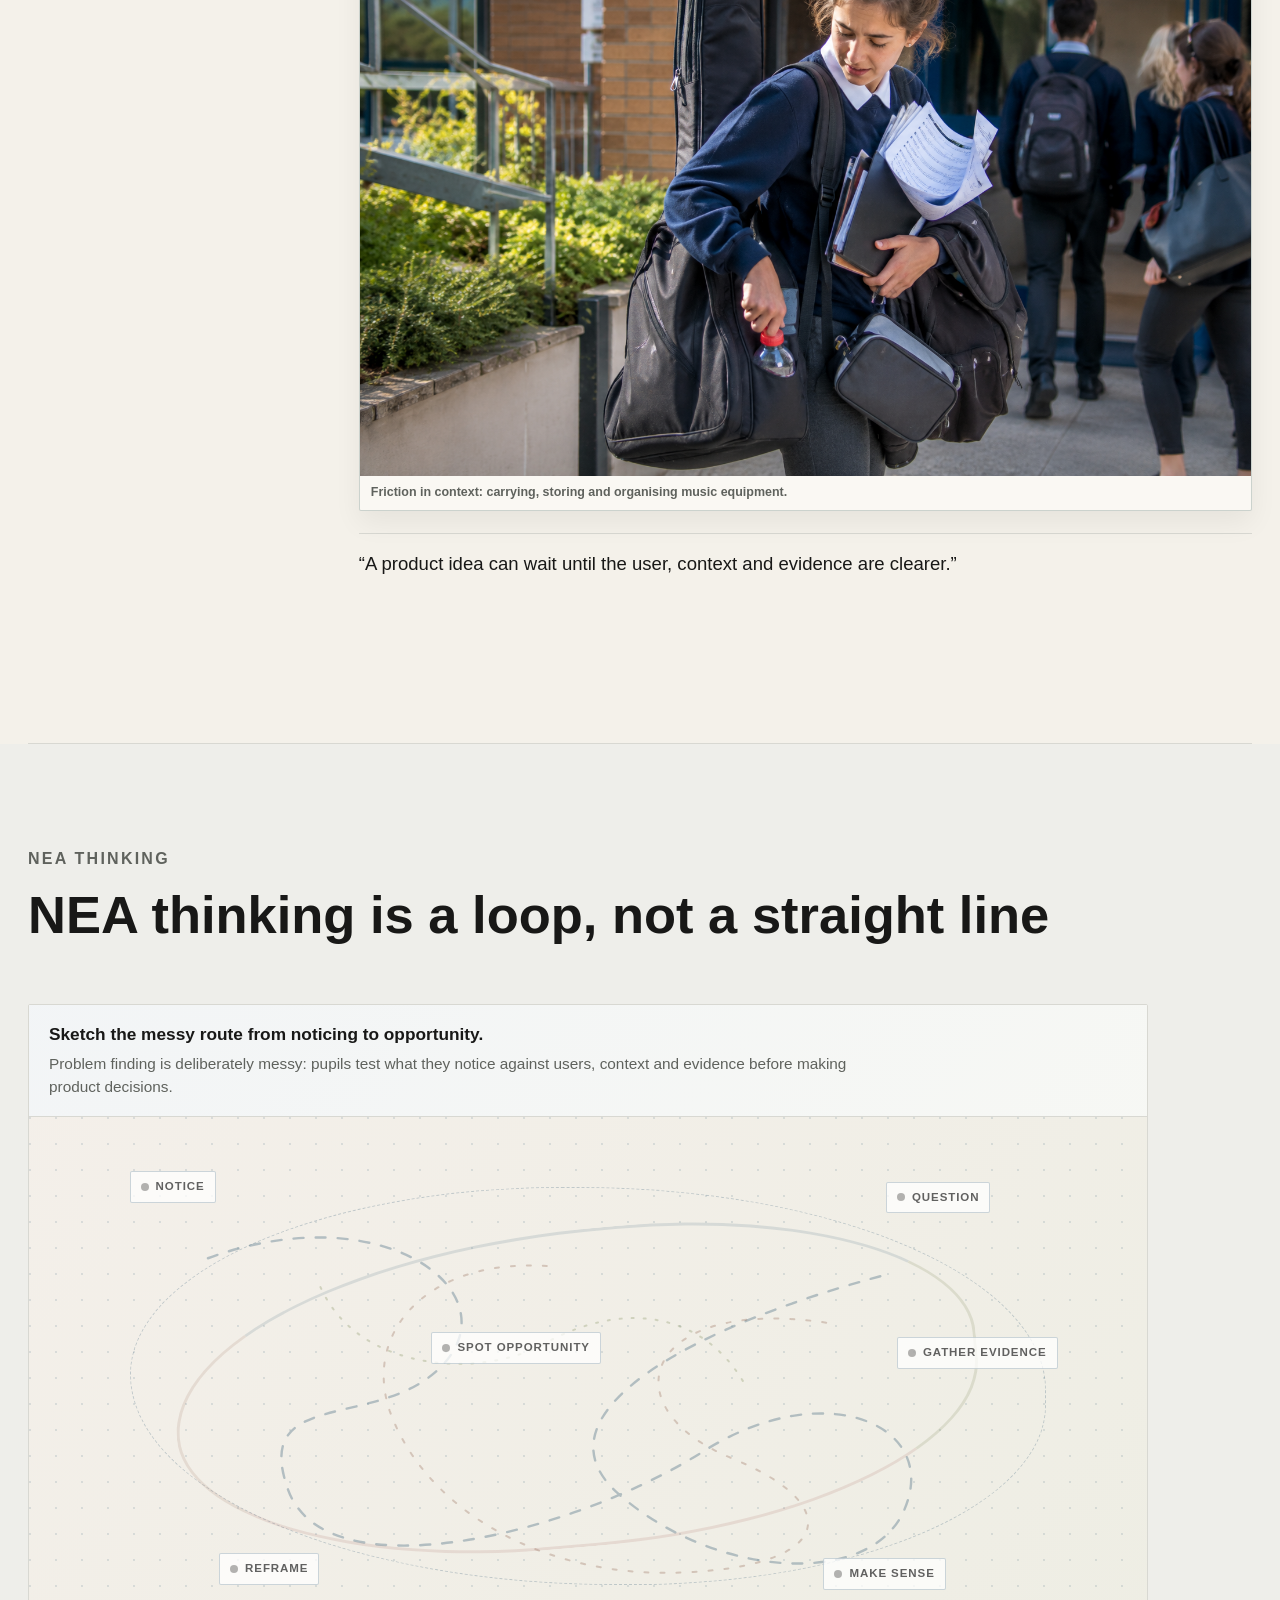
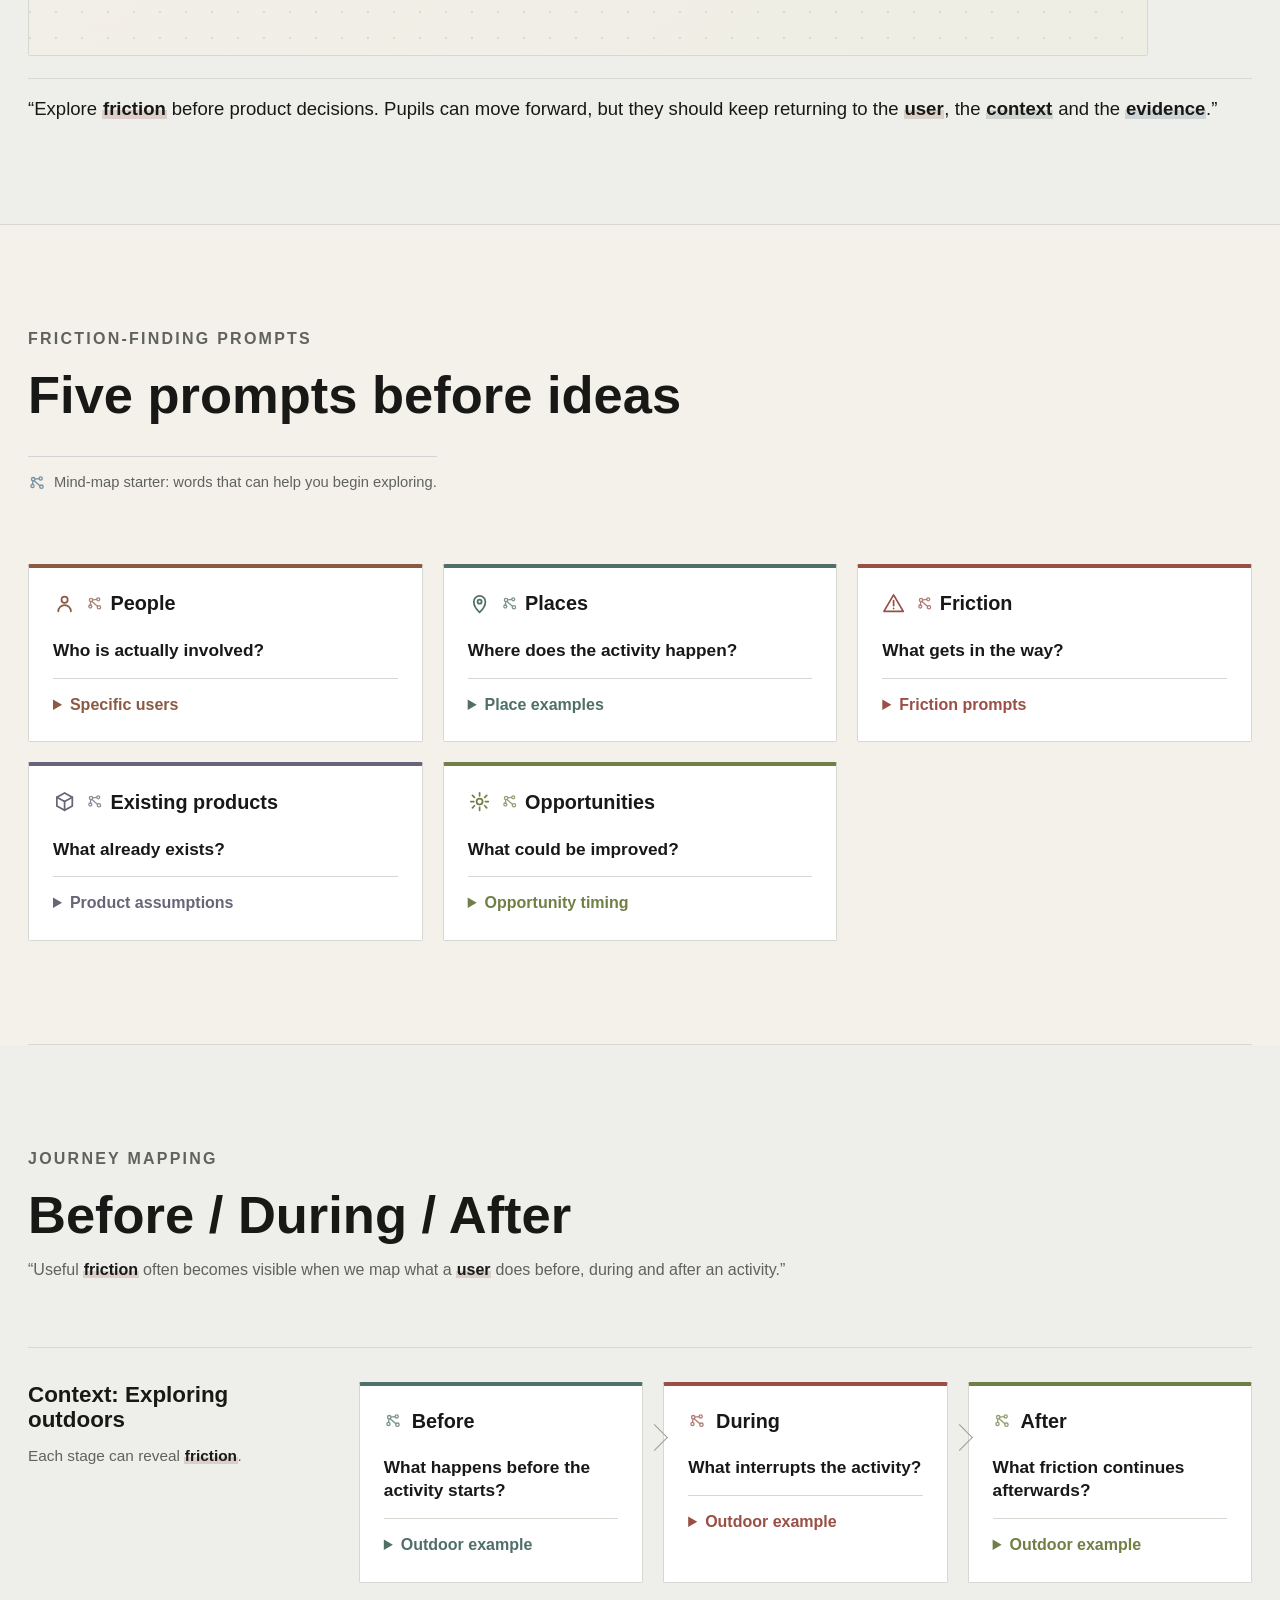
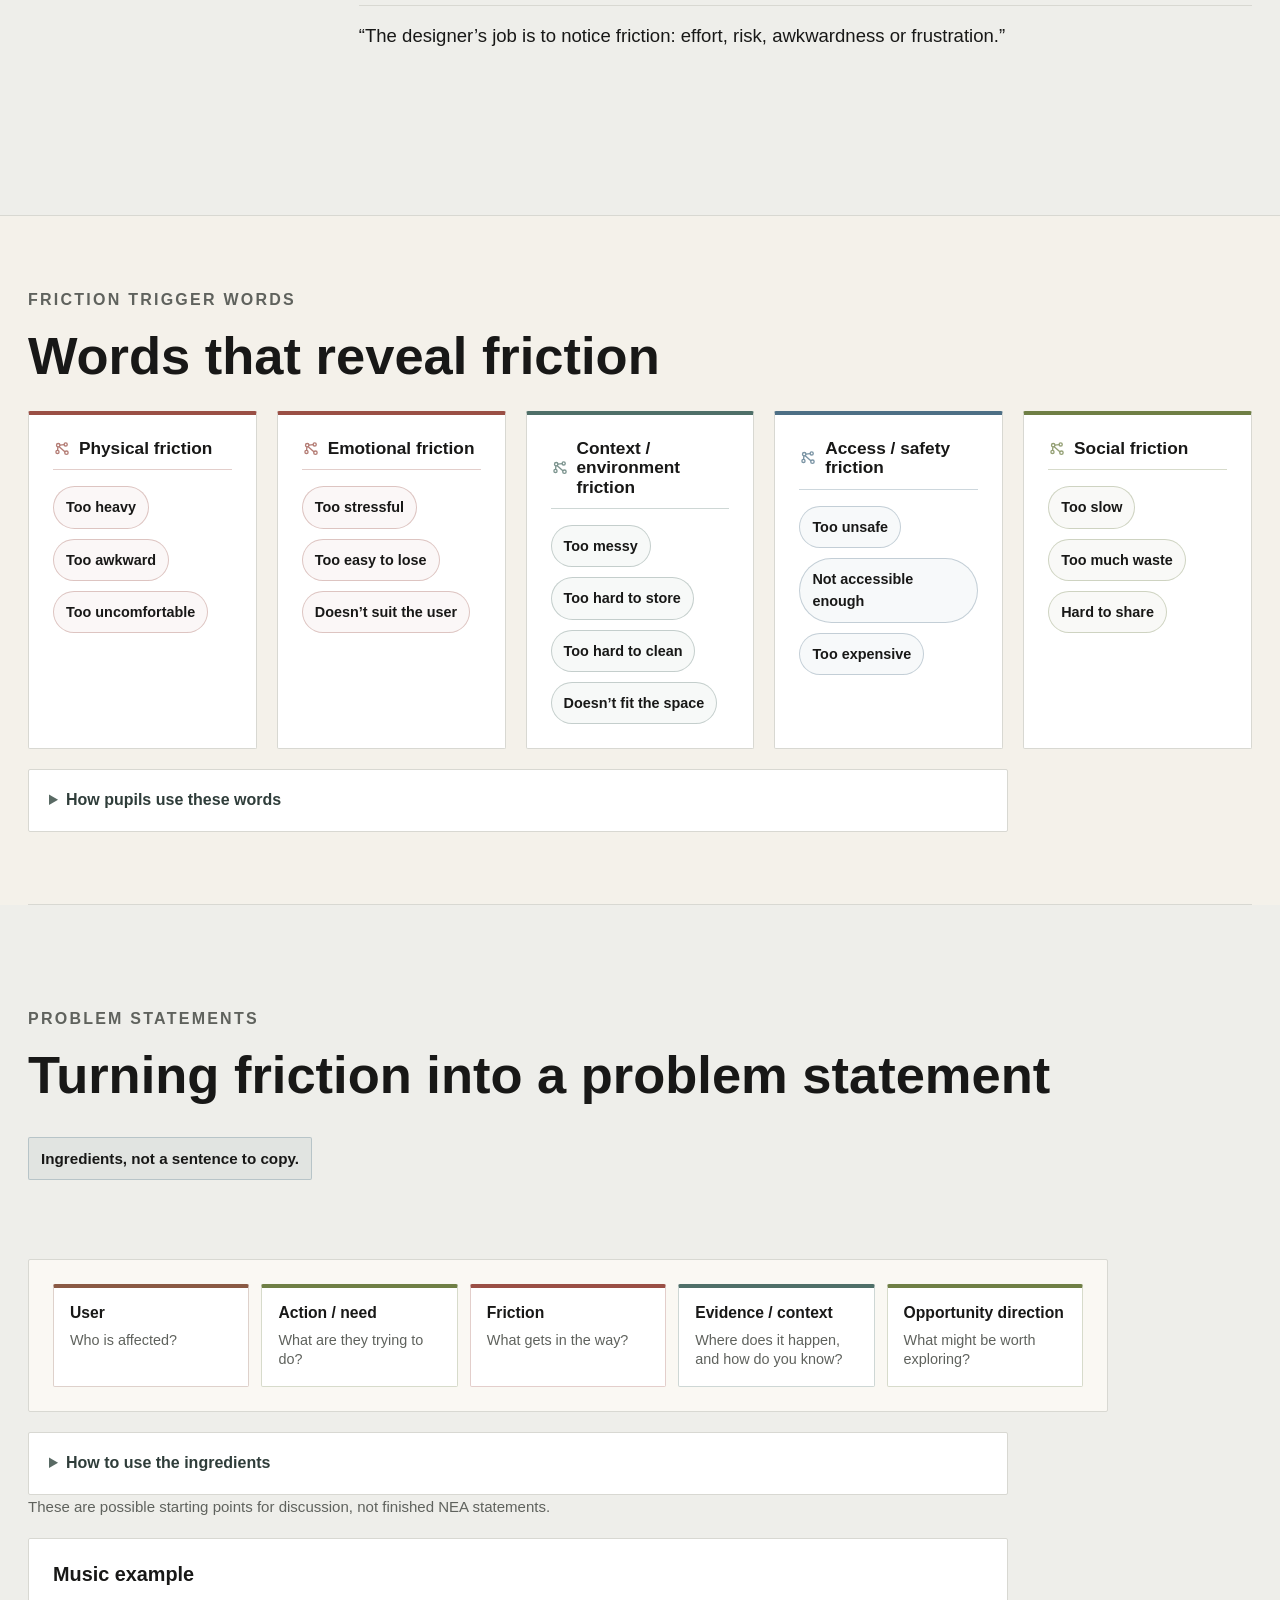
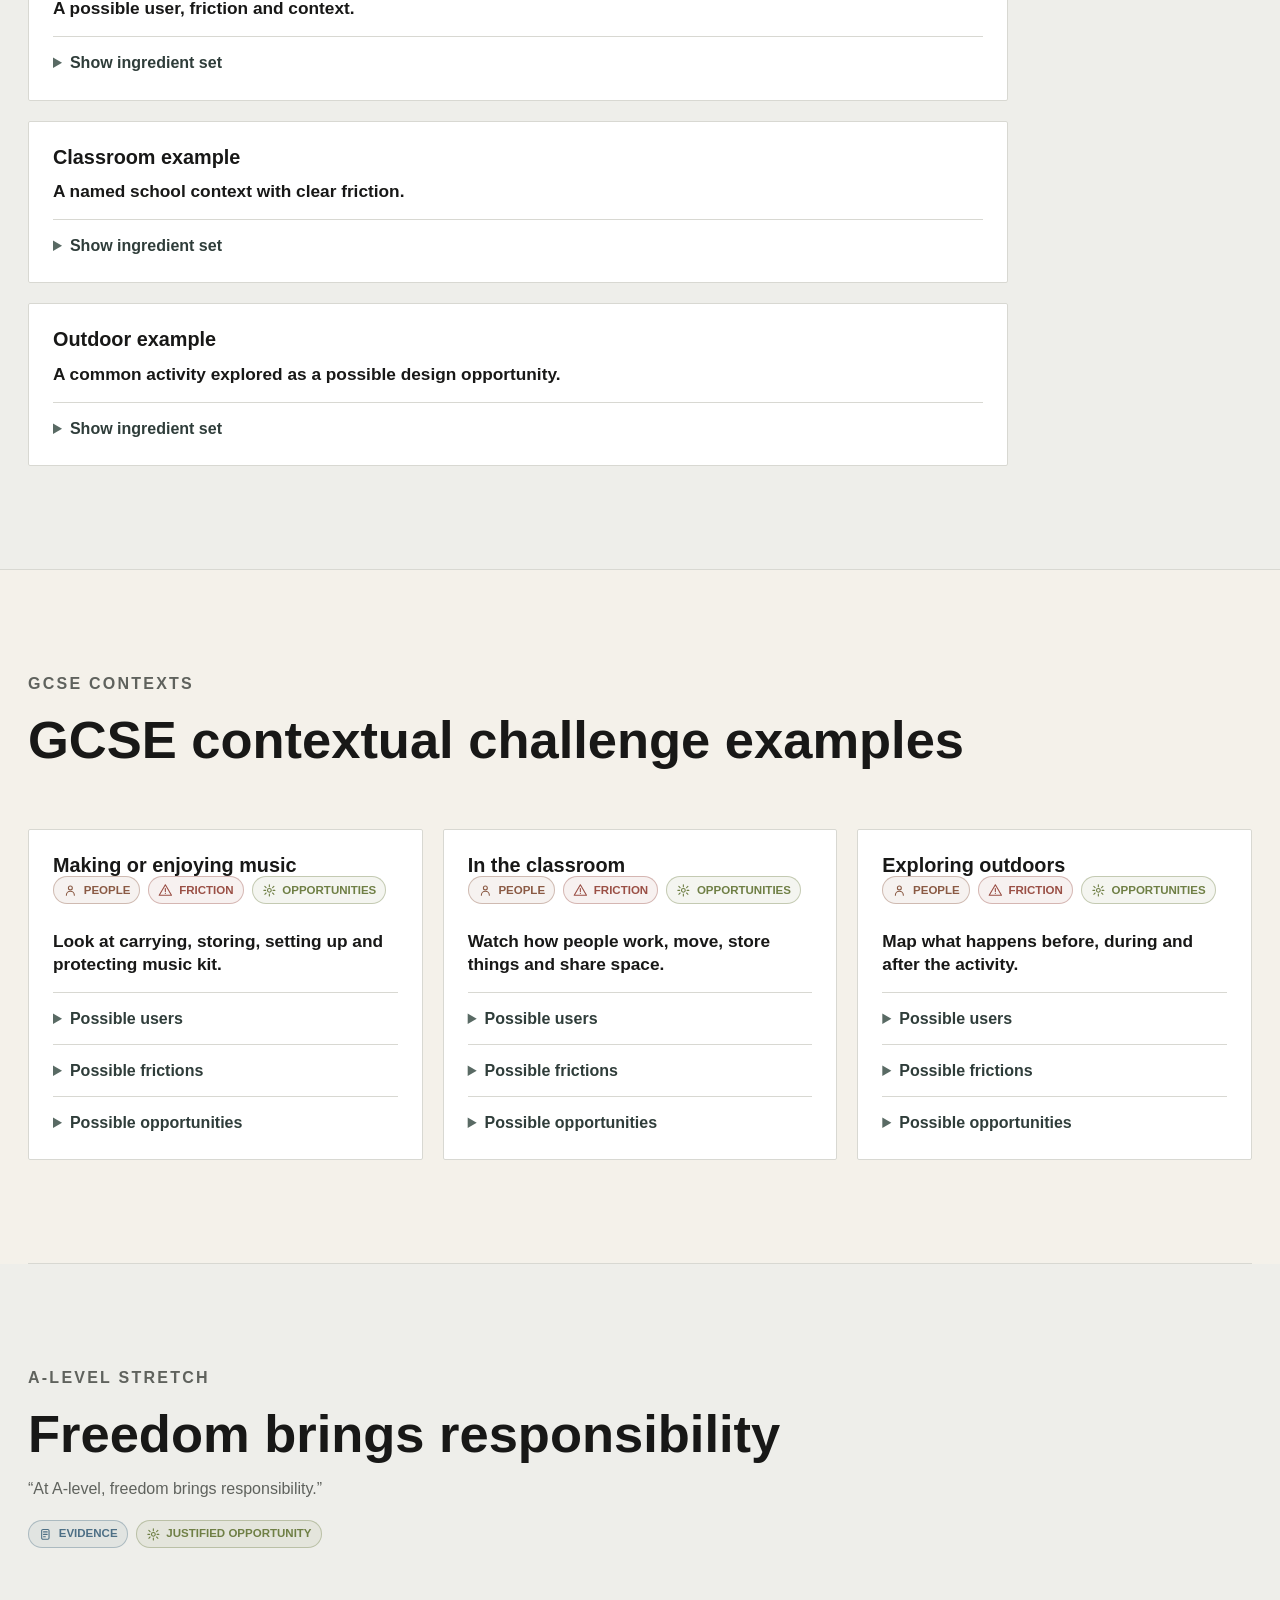
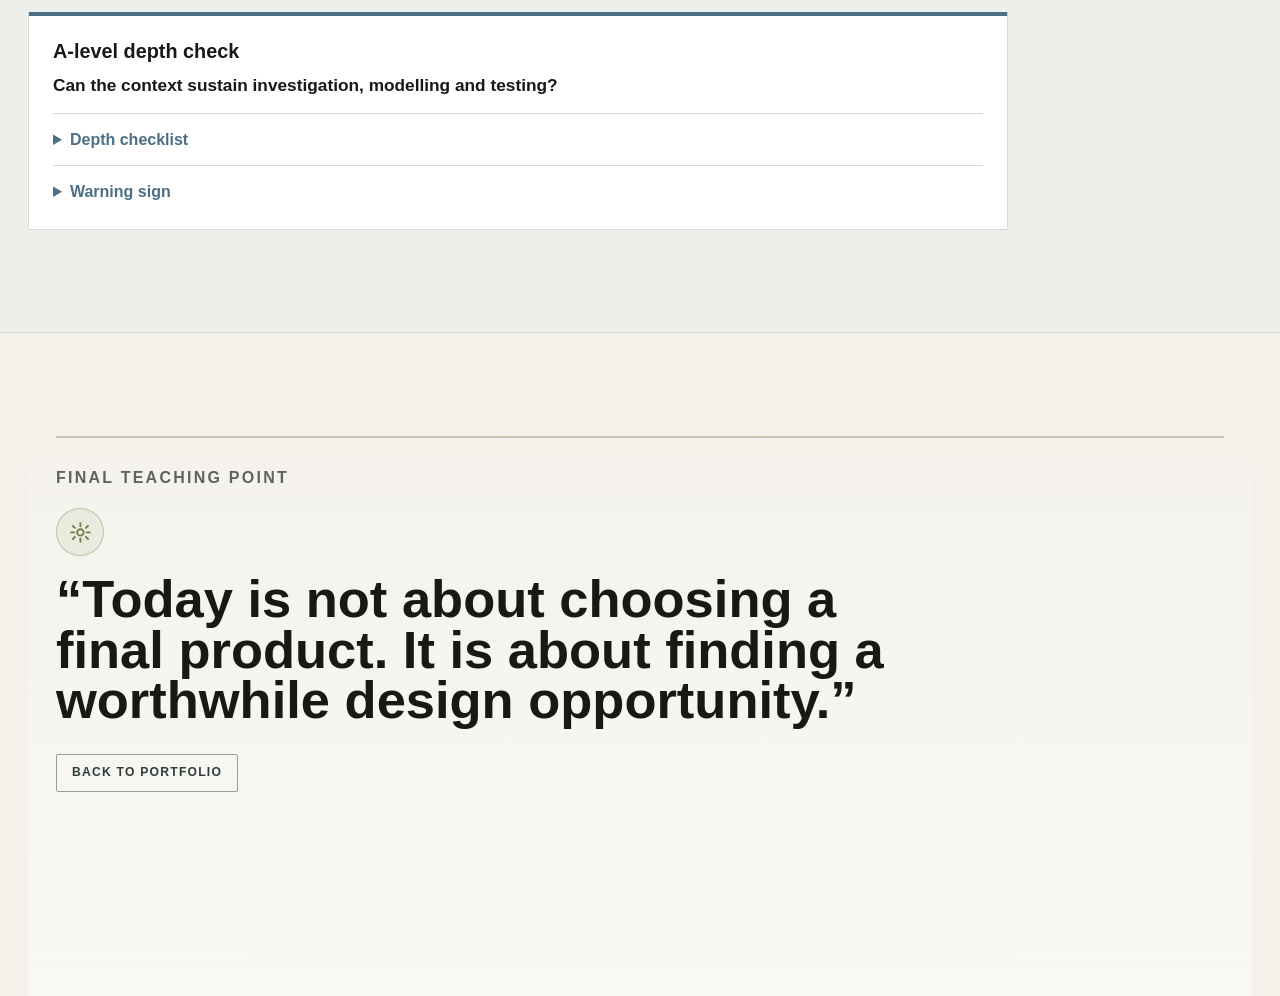
==== commit 7bf609db: "Add Year 11 NEA timeline page and compact progress strip A new NEA Timeline page shows Year 11 where" ====
--- a/nea-problem-finding.html
+++ b/nea-problem-finding.html
@@ -6,9 +6,30 @@
   <title>NEA Problem Finding | Darren O'Neill</title>
   <meta name="description" content="A concise teaching resource for helping GCSE and A-Level Product Design pupils begin NEA projects by finding real users, contexts and friction.">
   <link rel="stylesheet" href="styles.css">
+  <link rel="stylesheet" href="nea-timeline.css">
   <script src="script.js" defer></script>
+<script src="nea-timeline.js" defer></script>
 </head>
 <body class="nea-resource-page">
+  <a class="skip-link" href="#main-content">Skip to content</a>
+  <nav class="site-nav" aria-label="Primary">
+    <div class="site-nav-inner">
+      <a class="site-nav-brand" href="index.html">Mr O&rsquo;Neill</a>
+      <ul class="site-nav-list">
+        <li><a href="index.html">Portfolio</a></li>
+        <li><a href="nea-problem-finding.html" aria-current="page">NEA Problem Finding</a></li>
+        <li><a href="consumer-profile.html">Consumer Profile</a></li>
+        <li><a href="initial-ideas.html">Initial Ideas</a></li>
+        <li><a href="nea-journey.html">NEA Journey</a></li>
+        <li><a href="nea-timeline.html">NEA Timeline</a></li>
+        <li><a href="revision-design-theory.html">Revision</a></li>
+      </ul>
+    </div>
+  </nav>
+<div class="nea-strip" data-nea-timeline-strip>
+  <!-- Filled in by nea-timeline.js; links to the full NEA timeline -->
+</div>
+
   <svg class="nea-icon-sprite" aria-hidden="true" focusable="false">
     <symbol id="nea-icon-user" viewBox="0 0 24 24" fill="none" stroke="currentColor" stroke-width="1.8" stroke-linecap="round" stroke-linejoin="round">
       <circle cx="12" cy="8" r="3.2"></circle>
@@ -91,7 +112,7 @@
     </div>
   </header>
 
-  <main>
+  <main id="main-content">
     <section class="section section-primary" aria-labelledby="starting-products-heading">
       <div class="section-header">
         <p class="section-kicker">Starting point</p>
--- a/styles.css
+++ b/styles.css
@@ -45,6 +45,97 @@
   font: inherit;
 }
 
+.skip-link {
+  position: absolute;
+  z-index: 60;
+  top: 12px;
+  left: -9999px;
+  padding: 12px 18px;
+  border: 1px solid var(--line-strong);
+  border-radius: var(--radius);
+  background: var(--paper);
+  color: var(--ink);
+  font-size: 0.78rem;
+  font-weight: 700;
+  letter-spacing: 0.1em;
+  text-decoration: none;
+  text-transform: uppercase;
+}
+
+.skip-link:focus {
+  left: 12px;
+}
+
+.site-nav {
+  position: sticky;
+  z-index: 40;
+  top: 0;
+  background: var(--bg);
+  border-bottom: 1px solid var(--line);
+}
+
+.site-nav-inner {
+  display: flex;
+  width: min(var(--page-width), calc(100% - 56px));
+  margin: 0 auto;
+  padding: 16px 0;
+  gap: 12px 28px;
+  align-items: center;
+  justify-content: space-between;
+  flex-wrap: wrap;
+}
+
+.site-nav-brand {
+  color: var(--ink);
+  font-size: 0.78rem;
+  font-weight: 700;
+  letter-spacing: 0.14em;
+  text-decoration: none;
+  text-transform: uppercase;
+}
+
+.site-nav-list {
+  display: flex;
+  gap: 10px 26px;
+  margin: 0;
+  padding: 0;
+  flex-wrap: wrap;
+  list-style: none;
+}
+
+.site-nav-list a {
+  display: inline-block;
+  padding-bottom: 3px;
+  border-bottom: 2px solid transparent;
+  color: var(--muted);
+  font-size: 0.72rem;
+  font-weight: 700;
+  letter-spacing: 0.12em;
+  text-decoration: none;
+  text-transform: uppercase;
+  transition: color 180ms ease, border-color 180ms ease;
+}
+
+.site-nav-brand:hover,
+.site-nav-list a:hover {
+  color: var(--ink);
+}
+
+.site-nav-list a[aria-current="page"] {
+  border-bottom-color: var(--accent);
+  color: var(--ink);
+}
+
+.site-nav-brand:focus-visible,
+.site-nav-list a:focus-visible {
+  outline: 3px solid rgba(47, 95, 87, 0.34);
+  outline-offset: 3px;
+}
+
+main {
+  scroll-margin-top: 80px;
+}
+
 .site-hero {
   display: flex;
   min-height: 78vh;
@@ -587,6 +678,31 @@
 
 .expertise-copy h3 {
   font-size: clamp(1.35rem, 2vw, 2.15rem);
+}
+
+.practice-project-list {
+  display: grid;
+  gap: clamp(30px, 3.6vw, 46px);
+}
+
+.practice-project-heading {
+  margin-bottom: 16px;
+}
+
+.practice-project-heading .section-kicker {
+  margin-bottom: 8px;
+}
+
+.practice-project--technical .image-card img {
+  object-fit: contain;
+  background: var(--paper-soft);
+}
+
+.practice-project-heading h4 {
+  margin: 0;
+  font-size: clamp(1.12rem, 1.5vw, 1.42rem);
+  letter-spacing: 0;
+  line-height: 1.15;
 }
 
 .exam-model-showcase {
@@ -1014,6 +1130,82 @@
   margin-top: auto;
 }
 
+.nea-resource-page .nea-contrast-flow--even {
+  grid-template-columns: repeat(2, minmax(0, 1fr));
+}
+
+.nea-resource-page .nea-stack {
+  display: grid;
+  gap: 20px;
+}
+
+.nea-resource-page .nea-stack > .nea-key-line {
+  margin-top: 0;
+}
+
+.nea-resource-page .nea-ingredient-list.nea-transcript div {
+  grid-template-columns: 1fr;
+  gap: 8px;
+}
+
+.nea-resource-page .nea-transcript dt::before,
+.nea-resource-page .nea-transcript dd::before {
+  display: inline-block;
+  min-width: 1.5em;
+  color: var(--lens, var(--accent));
+  font-weight: 700;
+}
+
+.nea-resource-page .nea-transcript dt::before {
+  content: "Q";
+}
+
+.nea-resource-page .nea-transcript dd::before {
+  content: "A";
+}
+
+.nea-resource-page .nea-poles-pair {
+  display: grid;
+  grid-template-columns: minmax(0, 1fr) minmax(158px, 0.5fr) minmax(0, 1fr);
+  gap: clamp(14px, 2vw, 26px);
+  margin-top: 18px;
+  align-items: center;
+}
+
+.nea-resource-page .nea-poles-scale {
+  display: grid;
+  gap: 10px;
+  justify-items: center;
+}
+
+.nea-resource-page .nea-poles-scale-svg {
+  width: 100%;
+  height: auto;
+  color: var(--lens, var(--accent));
+}
+
+.nea-resource-page .nea-poles-scale-line {
+  fill: none;
+  stroke: currentColor;
+  stroke-width: 1.8;
+  stroke-linecap: round;
+  stroke-linejoin: round;
+}
+
+.nea-resource-page .nea-poles-scale-caption {
+  margin: 0;
+  color: var(--muted);
+  font-size: 0.78rem;
+  font-weight: 700;
+  line-height: 1.3;
+  text-align: center;
+}
+
+.nea-resource-page .nea-blank {
+  display: inline-block;
+  min-width: 7.5ch;
+}
+
 .nea-resource-page .nea-comparison-media {
   display: grid;
   grid-column: 1 / -1;
@@ -1347,6 +1539,12 @@
   left: 36%;
 }
 
+.nea-resource-page .nea-checklist-heading {
+  max-width: 980px;
+  margin: 34px 0 18px;
+  font-size: clamp(1.15rem, 1.55vw, 1.48rem);
+}
+
 .nea-resource-page .nea-list {
   margin: 0;
   padding-left: 18px;
@@ -1692,6 +1890,10 @@
     grid-template-columns: 1fr;
   }
 
+  .nea-resource-page .nea-contrast-flow--even {
+    grid-template-columns: repeat(2, minmax(0, 1fr));
+  }
+
   .nea-resource-page .nea-comparison-media img {
     min-height: min(56vw, 360px);
   }
@@ -1715,10 +1917,20 @@
 }
 
 @media (max-width: 760px) {
+  .site-nav-inner,
   .hero-inner,
   .section,
   .closing-copy {
     width: min(100% - 28px, var(--page-width));
+  }
+
+  .site-nav {
+    position: static;
+  }
+
+  .site-nav-inner {
+    padding: 12px 0;
+    gap: 8px 20px;
   }
 
   .section-quiet {
@@ -1855,6 +2067,10 @@
     grid-template-columns: 1fr;
   }
 
+  .nea-resource-page .nea-poles-pair {
+    grid-template-columns: 1fr;
+  }
+
   .nea-resource-page .nea-comparison-media img {
     min-height: min(64vw, 340px);
   }
@@ -1937,6 +2153,2265 @@
   .nea-resource-page .nea-compact-section {
     padding-top: 58px;
     padding-bottom: 58px;
+  }
+}
+
+/* NEA Journey page */
+.visually-hidden {
+  position: absolute !important;
+  width: 1px;
+  height: 1px;
+  margin: -1px;
+  padding: 0;
+  overflow: hidden;
+  clip: rect(0 0 0 0);
+  border: 0;
+  white-space: nowrap;
+}
+
+.nea-journey-page {
+  --nea-loop: #946327;
+  --nea-loop-rgb: 148, 99, 39;
+  --nea-strong-deep: #5b6937;
+}
+
+.nea-journey-page [hidden] {
+  display: none !important;
+}
+
+.nea-journey-page [id] {
+  scroll-margin-top: calc(var(--journey-offset, 0px) + 18px);
+}
+
+.nea-journey-page [tabindex="-1"]:focus {
+  outline: none;
+}
+
+.nea-journey-page button:focus-visible,
+.nea-journey-page a:focus-visible,
+.nea-journey-page [role="tabpanel"]:focus-visible {
+  outline: 3px solid rgba(47, 95, 87, 0.5);
+  outline-offset: 3px;
+}
+
+.nea-journey-page .nea-lens--loop {
+  --lens: var(--nea-loop);
+  --lens-rgb: var(--nea-loop-rgb);
+}
+
+.nea-journey-page .nea-highlight--loop {
+  --highlight: var(--nea-loop);
+  --highlight-rgb: var(--nea-loop-rgb);
+}
+
+.journey-bar {
+  position: sticky;
+  z-index: 35;
+  top: var(--journey-bar-top, 0px);
+  border-bottom: 1px solid var(--line);
+  background: rgba(244, 241, 234, 0.96);
+}
+
+.journey-bar-inner {
+  display: flex;
+  width: min(var(--page-width), calc(100% - 56px));
+  margin: 0 auto;
+  padding: 7px 0;
+  gap: 10px 22px;
+  align-items: center;
+}
+
+.journey-minimap {
+  min-width: 0;
+  flex: 0 1 auto;
+}
+
+.journey-minimap-list {
+  position: relative;
+  display: flex;
+  margin: 0;
+  padding: 4px 3px;
+  overflow-x: auto;
+  align-items: center;
+  list-style: none;
+  scrollbar-width: none;
+}
+
+.journey-minimap-list::-webkit-scrollbar {
+  display: none;
+}
+
+.journey-minimap-list li {
+  display: flex;
+  flex: 0 0 auto;
+  align-items: center;
+}
+
+.journey-minimap-list li + li::before {
+  content: "";
+  width: 9px;
+  height: 1px;
+  margin: 0 3px;
+  background: var(--line-strong);
+}
+
+.journey-minimap-list a {
+  display: block;
+  border-radius: 999px;
+  color: var(--muted);
+  text-decoration: none;
+}
+
+.journey-dot {
+  display: grid;
+  width: 30px;
+  height: 30px;
+  place-items: center;
+  border: 1px solid var(--line-strong);
+  border-radius: 999px;
+  background: var(--paper);
+  font-size: 0.72rem;
+  font-weight: 700;
+  transition: background-color 180ms ease, border-color 180ms ease, color 180ms ease;
+}
+
+.nea-journey-page .journey-dot .nea-icon {
+  width: 1rem;
+  height: 1rem;
+}
+
+.journey-minimap-list a:hover .journey-dot {
+  border-color: var(--ink);
+  color: var(--ink);
+}
+
+.journey-minimap-list a.is-passed .journey-dot {
+  border-color: var(--accent);
+  background: rgba(89, 106, 100, 0.14);
+  color: var(--accent-dark);
+}
+
+.journey-minimap-list a.is-active .journey-dot {
+  border-color: var(--ink);
+  background: var(--ink);
+  color: #ffffff;
+}
+
+.journey-minimap-loop a .journey-dot {
+  border-color: rgba(var(--nea-loop-rgb), 0.6);
+  color: var(--nea-loop);
+}
+
+.journey-minimap-loop a.is-active .journey-dot {
+  border-color: var(--nea-loop);
+  background: var(--nea-loop);
+  color: #ffffff;
+}
+
+.journey-bar-status {
+  min-width: 0;
+  flex: 1 1 auto;
+  margin: 0;
+  overflow: hidden;
+  color: var(--ink);
+  font-size: 0.7rem;
+  font-weight: 700;
+  letter-spacing: 0.1em;
+  text-overflow: ellipsis;
+  text-transform: uppercase;
+  white-space: nowrap;
+}
+
+.journey-mode-toggle,
+.journey-btn {
+  display: inline-flex;
+  min-height: 42px;
+  padding: 0 14px;
+  gap: 8px;
+  align-items: center;
+  border: 1px solid var(--line-strong);
+  border-radius: var(--radius);
+  background: var(--paper);
+  color: var(--accent-dark);
+  cursor: pointer;
+  font-size: 0.74rem;
+  font-weight: 700;
+  letter-spacing: 0.1em;
+  text-align: left;
+  text-transform: uppercase;
+  transition: background-color 180ms ease, border-color 180ms ease, color 180ms ease;
+}
+
+.journey-mode-toggle {
+  flex: 0 0 auto;
+  margin-left: auto;
+}
+
+.journey-mode-toggle:hover,
+.journey-btn:hover {
+  border-color: var(--accent-dark);
+}
+
+.journey-mode-toggle[aria-pressed="true"],
+.journey-btn--primary {
+  border-color: var(--ink);
+  background: var(--ink);
+  color: #ffffff;
+}
+
+.journey-btn--primary:hover {
+  background: var(--accent-dark);
+}
+
+.journey-btn--quiet {
+  border-color: transparent;
+  background: transparent;
+}
+
+.journey-btn:disabled {
+  cursor: default;
+  opacity: 0.4;
+}
+
+.nea-journey-page .journey-btn .nea-icon,
+.nea-journey-page .journey-mode-toggle .nea-icon {
+  width: 1.05rem;
+  height: 1.05rem;
+}
+
+.nea-journey-page .site-hero {
+  min-height: 64vh;
+}
+
+.journey-hero-actions {
+  display: flex;
+  flex-wrap: wrap;
+  gap: 10px;
+  margin-top: 28px;
+}
+
+.journey-hero-actions .pdf-link {
+  margin-top: 0;
+}
+
+.journey-hero-panel {
+  display: grid;
+  gap: 16px;
+  padding: clamp(22px, 3vw, 36px);
+  border: 1px solid var(--line);
+  border-radius: var(--radius);
+  background: var(--paper);
+}
+
+.journey-hero-panel .section-kicker {
+  margin-bottom: 0;
+}
+
+.journey-hero-habit {
+  display: grid;
+  grid-template-columns: auto minmax(0, 1fr);
+  gap: 16px;
+  align-items: start;
+  padding-top: 18px;
+  border-top: 1px solid var(--line);
+}
+
+.journey-hero-habit p {
+  margin: 0;
+  color: var(--muted);
+  font-size: 1.02rem;
+}
+
+.journey-hero-habit strong {
+  display: block;
+  margin-bottom: 4px;
+  color: var(--ink);
+  font-size: clamp(1.12rem, 1.5vw, 1.4rem);
+  line-height: 1.2;
+}
+
+.journey-hero-habit-icon {
+  display: grid;
+  width: 44px;
+  height: 44px;
+  place-items: center;
+  border: 1px solid rgba(var(--lens-rgb), 0.36);
+  border-radius: 999px;
+  background: rgba(var(--lens-rgb), 0.08);
+  color: var(--lens);
+}
+
+.journey-rule-statement {
+  max-width: 1000px;
+  margin: 0 0 26px;
+  font-size: clamp(1.5rem, 2.7vw, 2.7rem);
+  font-weight: 700;
+  line-height: 1.16;
+}
+
+.journey-rule-chain {
+  display: grid;
+  grid-template-columns: minmax(0, 1fr) auto minmax(0, 1fr) auto minmax(0, 1fr) auto minmax(0, 1fr);
+  gap: 14px;
+  align-items: center;
+  margin: 0 0 40px;
+  padding: 0;
+  list-style: none;
+}
+
+.journey-chain-page {
+  display: grid;
+  gap: 10px;
+}
+
+.nea-journey-page .image-card.journey-chain-thumb {
+  aspect-ratio: 297 / 210;
+  background: #ffffff;
+  box-shadow: 0 10px 26px rgba(24, 24, 23, 0.09);
+}
+
+.nea-journey-page .journey-chain-thumb img {
+  object-fit: contain;
+  background: #ffffff;
+  transition: transform 240ms ease;
+}
+
+.nea-journey-page .journey-chain-thumb:hover img,
+.nea-journey-page .journey-chain-thumb:focus-visible img {
+  transform: scale(1.05);
+}
+
+.nea-journey-page .journey-chain-thumb .journey-thumb-zoom {
+  right: 8px;
+  bottom: 8px;
+  width: 32px;
+  height: 32px;
+}
+
+.journey-chain-name {
+  color: var(--ink);
+  font-size: 0.74rem;
+  font-weight: 700;
+  letter-spacing: 0.1em;
+  text-transform: uppercase;
+}
+
+.journey-chain-link {
+  display: grid;
+  max-width: 124px;
+  gap: 8px;
+  justify-items: center;
+  color: var(--nea-evidence);
+  text-align: center;
+}
+
+.journey-chain-arrow {
+  display: flex;
+  gap: 6px;
+  align-items: center;
+}
+
+.journey-chain-arrow::before {
+  content: "";
+  width: 16px;
+  height: 1.5px;
+  background: currentColor;
+}
+
+.journey-chain-arrow::after {
+  content: "";
+  width: 9px;
+  height: 9px;
+  margin-left: -2px;
+  border-top: 1.5px solid currentColor;
+  border-right: 1.5px solid currentColor;
+  transform: rotate(45deg);
+}
+
+.nea-journey-page .journey-chain-arrow .nea-icon {
+  width: 1.4rem;
+  height: 1.4rem;
+}
+
+.journey-chain-question {
+  color: var(--ink);
+  font-size: 0.86rem;
+  font-weight: 700;
+  line-height: 1.25;
+}
+
+.journey-map {
+  display: grid;
+  gap: 14px;
+}
+
+.journey-map-row {
+  display: grid;
+  grid-template-columns: repeat(5, minmax(0, 1fr));
+  gap: 14px;
+  margin: 0;
+  padding: 0;
+  list-style: none;
+}
+
+.journey-map-row[start="6"] {
+  grid-template-columns: repeat(6, minmax(0, 1fr));
+}
+
+.journey-map-row > li {
+  position: relative;
+  display: flex;
+  flex-direction: column;
+  border: 1px solid var(--line);
+  border-top: 4px solid var(--lens);
+  border-radius: var(--radius);
+  background: var(--paper);
+  transition: transform 180ms ease, border-color 180ms ease, box-shadow 180ms ease, background-color 180ms ease;
+}
+
+.journey-map-node {
+  position: relative;
+  display: flex;
+  min-height: 124px;
+  padding: 16px;
+  flex: 1 1 auto;
+  flex-direction: column;
+  gap: 10px;
+  color: var(--ink);
+  text-decoration: none;
+}
+
+.nea-journey-page .image-card.journey-map-thumb {
+  width: auto;
+  margin: 0 16px 16px;
+  aspect-ratio: 297 / 210;
+  background: #ffffff;
+}
+
+.nea-journey-page .journey-map-thumb img {
+  object-fit: contain;
+  background: #ffffff;
+  transition: transform 240ms ease;
+}
+
+.nea-journey-page .journey-map-thumb:hover img,
+.nea-journey-page .journey-map-thumb:focus-visible img {
+  transform: scale(1.05);
+}
+
+.nea-journey-page .journey-map-thumb .placeholder-content {
+  padding: 8px;
+}
+
+.nea-journey-page .journey-map-thumb .journey-thumb-zoom {
+  right: 6px;
+  bottom: 6px;
+  width: 28px;
+  height: 28px;
+}
+
+.nea-journey-page .journey-map-node .nea-icon {
+  width: 1.5rem;
+  height: 1.5rem;
+  color: var(--lens);
+}
+
+.journey-map-num {
+  position: absolute;
+  top: 12px;
+  right: 14px;
+  color: var(--muted);
+  font-size: 0.74rem;
+  font-weight: 700;
+  letter-spacing: 0.1em;
+}
+
+.journey-map-name {
+  margin-top: auto;
+  font-size: 1.02rem;
+  font-weight: 700;
+  line-height: 1.2;
+}
+
+.journey-map-row > li:hover {
+  border-color: var(--lens);
+  box-shadow: 0 10px 24px rgba(24, 24, 23, 0.08);
+  transform: translateY(-2px);
+}
+
+.journey-map-row > li:has(.journey-map-node.is-active) {
+  border-color: var(--lens);
+  background: rgba(var(--lens-rgb), 0.1);
+  box-shadow: inset 0 0 0 1px var(--lens);
+}
+
+.journey-map-loop {
+  display: grid;
+  grid-template-columns: 240px minmax(0, 1fr);
+  gap: clamp(20px, 3vw, 44px);
+  align-items: center;
+  padding: 18px clamp(18px, 3vw, 36px);
+  border: 1px dashed rgba(var(--lens-rgb), 0.7);
+  border-radius: var(--radius);
+  background: rgba(var(--lens-rgb), 0.07);
+  color: var(--ink);
+  text-decoration: none;
+  transition: background-color 180ms ease;
+}
+
+.journey-map-loop:hover,
+.journey-map-loop.is-active {
+  border-style: solid;
+  background: rgba(var(--lens-rgb), 0.14);
+}
+
+.journey-mini-loop {
+  position: relative;
+  display: block;
+  width: 100%;
+  aspect-ratio: 1;
+}
+
+.journey-mini-loop .journey-loop-ring {
+  position: absolute;
+  inset: 0;
+  width: 100%;
+  height: 100%;
+  overflow: visible;
+}
+
+.journey-mini-loop-centre {
+  position: absolute;
+  top: 50%;
+  left: 50%;
+  color: var(--nea-loop);
+  transform: translate(-50%, -50%);
+}
+
+.nea-journey-page .journey-mini-loop-centre .nea-icon {
+  width: 2rem;
+  height: 2rem;
+}
+
+.journey-mini-loop-node {
+  position: absolute;
+  top: var(--y);
+  left: var(--x);
+  width: 36%;
+  padding: 6px 2px;
+  border: 1px solid rgba(var(--nea-loop-rgb), 0.55);
+  border-radius: 8px;
+  background: var(--paper);
+  color: var(--ink);
+  font-size: 0.7rem;
+  font-weight: 700;
+  line-height: 1.1;
+  text-align: center;
+  transform: translate(-50%, -50%);
+  animation: journey-mini-loop-pulse 10s linear infinite;
+  animation-delay: calc(var(--i) * 2s);
+}
+
+@keyframes journey-mini-loop-pulse {
+  0%, 18% {
+    border-color: var(--nea-loop);
+    background: var(--nea-loop);
+    color: #ffffff;
+  }
+
+  22%, 100% {
+    border-color: rgba(var(--nea-loop-rgb), 0.55);
+    background: var(--paper);
+    color: var(--ink);
+  }
+}
+
+.journey-map-loop-copy {
+  display: grid;
+  gap: 8px;
+}
+
+.journey-map-loop-kicker {
+  color: var(--nea-loop);
+  font-size: 0.72rem;
+  font-weight: 700;
+  letter-spacing: 0.12em;
+  text-transform: uppercase;
+}
+
+.journey-map-loop-title {
+  font-size: clamp(1.15rem, 1.8vw, 1.6rem);
+  font-weight: 700;
+  line-height: 1.25;
+}
+
+.journey-map-loop-note {
+  color: var(--muted);
+}
+
+.journey-map-loop-cta {
+  display: inline-flex;
+  gap: 6px;
+  align-items: center;
+  margin-top: 4px;
+  color: var(--nea-loop);
+  font-size: 0.74rem;
+  font-weight: 700;
+  letter-spacing: 0.1em;
+  text-transform: uppercase;
+}
+
+.nea-journey-page .journey-map-loop-cta .nea-icon {
+  width: 1rem;
+  height: 1rem;
+}
+
+.journey-stage {
+  padding: clamp(22px, 3vw, 36px);
+}
+
+.nea-resource-page .journey-stage {
+  padding: clamp(22px, 3vw, 36px);
+}
+
+.journey-stage-grid {
+  display: grid;
+  grid-template-columns: repeat(2, minmax(0, 1fr));
+  gap: clamp(20px, 3vw, 48px);
+}
+
+.nea-journey-page .nea-info-card .journey-stage-block p,
+.nea-journey-page .nea-info-card .journey-criterion p {
+  color: var(--ink);
+  font-size: clamp(1rem, 1.2vw, 1.14rem);
+}
+
+.nea-journey-page .nea-info-card .journey-label {
+  display: flex;
+  gap: 8px;
+  align-items: center;
+  margin-bottom: 10px;
+  color: var(--lens);
+  font-size: 0.72rem;
+  font-weight: 700;
+  letter-spacing: 0.12em;
+  line-height: 1.3;
+  text-transform: uppercase;
+}
+
+.nea-journey-page .journey-label .nea-icon {
+  width: 1.1rem;
+  height: 1.1rem;
+}
+
+.journey-criteria {
+  display: grid;
+  grid-template-columns: repeat(4, minmax(0, 1fr));
+  gap: 22px;
+}
+
+.journey-criterion {
+  padding-top: 14px;
+  border-top: 1px solid var(--line);
+}
+
+.journey-warning {
+  margin-top: 24px;
+  padding: 16px 18px;
+  border-left: 3px solid var(--lens);
+  background: rgba(var(--lens-rgb), 0.07);
+}
+
+.nea-journey-page .nea-info-card .journey-warning p:last-child {
+  color: var(--ink);
+  font-size: 1.05rem;
+}
+
+.nea-journey-page p.journey-face-label,
+.nea-journey-page .nea-info-card p.journey-face-label {
+  display: flex;
+  gap: 7px;
+  align-items: center;
+  margin: 0 0 10px;
+  color: var(--lens, var(--accent));
+  font-size: 0.7rem;
+  font-weight: 700;
+  letter-spacing: 0.12em;
+  line-height: 1.3;
+  text-transform: uppercase;
+}
+
+.nea-journey-page .journey-face-label .nea-icon {
+  width: 1rem;
+  height: 1rem;
+}
+
+.journey-disclosure {
+  margin-top: 24px;
+  padding-top: 20px;
+  border-top: 1px solid var(--line);
+}
+
+.journey-toggle {
+  display: inline-flex;
+  min-height: 46px;
+  padding: 0 18px;
+  gap: 10px;
+  align-items: center;
+  border: 1px solid rgba(var(--lens-rgb), 0.55);
+  border-radius: 999px;
+  background: rgba(var(--lens-rgb), 0.06);
+  color: var(--ink);
+  cursor: pointer;
+  font-size: 0.96rem;
+  font-weight: 700;
+  text-align: left;
+  transition: background-color 180ms ease, border-color 180ms ease, color 180ms ease;
+}
+
+.journey-toggle:hover {
+  border-color: var(--lens);
+  background: rgba(var(--lens-rgb), 0.14);
+}
+
+.nea-journey-page .journey-toggle-chevron {
+  color: var(--lens);
+  transition: transform 200ms ease;
+}
+
+.journey-toggle[aria-expanded="true"] {
+  border-color: var(--lens);
+  background: var(--lens);
+  color: #ffffff;
+}
+
+.nea-journey-page .journey-toggle[aria-expanded="true"] .journey-toggle-chevron {
+  color: #ffffff;
+  transform: rotate(180deg);
+}
+
+.journey-example {
+  margin-top: 18px;
+  padding: clamp(18px, 2.4vw, 28px);
+  border: 1px solid var(--line);
+  border-radius: var(--radius);
+  background: var(--paper-soft);
+}
+
+.journey-example-grid {
+  display: grid;
+  grid-template-columns: minmax(0, 0.8fr) minmax(0, 1.2fr);
+  gap: clamp(20px, 3vw, 44px);
+}
+
+.nea-journey-page .journey-mini-heading {
+  margin: 0 0 12px;
+  color: var(--ink);
+  font-size: 1.06rem;
+  line-height: 1.25;
+}
+
+.journey-ticks {
+  display: grid;
+  gap: 9px;
+  margin: 0;
+  padding: 0;
+  list-style: none;
+}
+
+.journey-ticks li {
+  position: relative;
+  padding-left: 28px;
+  color: var(--ink);
+}
+
+.journey-ticks li::before {
+  content: "";
+  position: absolute;
+  top: 0.36em;
+  left: 3px;
+  width: 12px;
+  height: 7px;
+  border-bottom: 2px solid var(--lens, var(--accent));
+  border-left: 2px solid var(--lens, var(--accent));
+  transform: rotate(-45deg);
+}
+
+.journey-flip-head {
+  display: flex;
+  flex-wrap: wrap;
+  gap: 12px 18px;
+  align-items: center;
+  justify-content: space-between;
+  margin-bottom: 16px;
+}
+
+.nea-journey-page .journey-flip-head h3,
+.nea-journey-page .journey-flip-head .journey-mini-heading {
+  margin: 0;
+}
+
+.journey-switch {
+  display: inline-flex;
+  padding: 4px 4px 4px 14px;
+  gap: 12px;
+  align-items: center;
+  border: 1px solid var(--line-strong);
+  border-radius: 999px;
+  background: var(--paper);
+  color: var(--ink);
+  cursor: pointer;
+  font-size: 0.84rem;
+  font-weight: 700;
+  text-align: left;
+}
+
+.journey-switch:hover {
+  border-color: var(--ink);
+}
+
+.journey-switch-track {
+  position: relative;
+  display: grid;
+  grid-template-columns: 1fr 1fr;
+  border-radius: 999px;
+  background: var(--quiet);
+  font-size: 0.66rem;
+  letter-spacing: 0.08em;
+  text-transform: uppercase;
+}
+
+.journey-switch-track::before {
+  content: "";
+  position: absolute;
+  top: 0;
+  bottom: 0;
+  left: 0;
+  width: 50%;
+  border-radius: 999px;
+  background: var(--nea-problems);
+  transition: transform 240ms ease, background-color 240ms ease;
+}
+
+.journey-switch-track span {
+  position: relative;
+  z-index: 1;
+  padding: 8px 12px;
+  color: var(--muted);
+  text-align: center;
+  transition: color 240ms ease;
+}
+
+.journey-switch-track span:first-child,
+.journey-switch[aria-checked="true"] .journey-switch-track span:last-child {
+  color: #ffffff;
+}
+
+.journey-switch[aria-checked="true"] .journey-switch-track span:first-child {
+  color: var(--muted);
+}
+
+.journey-switch[aria-checked="true"] .journey-switch-track::before {
+  background: var(--nea-strong-deep);
+  transform: translateX(100%);
+}
+
+.journey-flip-stage,
+.journey-question-flips {
+  perspective: 1200px;
+}
+
+.journey-face {
+  padding: clamp(18px, 2.4vw, 28px);
+  border: 1px solid rgba(var(--lens-rgb), 0.34);
+  border-left: 4px solid var(--lens);
+  border-radius: var(--radius);
+  background: var(--paper);
+}
+
+.journey-face blockquote {
+  margin: 0;
+  color: var(--ink);
+  font-size: clamp(1.15rem, 1.8vw, 1.6rem);
+  line-height: 1.28;
+}
+
+.nea-journey-page .journey-face p:not(.journey-face-label) {
+  margin: 12px 0 0;
+  color: var(--muted);
+}
+
+.journey-face.is-flipping {
+  animation: journey-flip-in 440ms cubic-bezier(0.2, 0.7, 0.2, 1) both;
+}
+
+@keyframes journey-flip-in {
+  from {
+    opacity: 0;
+    transform: rotateX(-75deg);
+  }
+
+  to {
+    opacity: 1;
+    transform: none;
+  }
+}
+
+.journey-question-flips {
+  display: grid;
+  gap: 10px;
+  margin: 0;
+  padding: 0;
+  list-style: none;
+}
+
+.journey-face--inline {
+  display: block;
+  padding: 12px 16px;
+  color: var(--ink);
+  font-size: clamp(1rem, 1.3vw, 1.2rem);
+  font-weight: 700;
+}
+
+.journey-trail {
+  display: grid;
+  margin: 18px 0 0 6px;
+  padding-left: 20px;
+  border-left: 2px dashed rgba(var(--nea-evidence-rgb), 0.5);
+}
+
+.journey-trail div {
+  position: relative;
+  padding: 8px 0;
+}
+
+.journey-trail div::before {
+  content: "";
+  position: absolute;
+  top: 15px;
+  left: -26px;
+  width: 10px;
+  height: 10px;
+  border-radius: 999px;
+  background: var(--nea-evidence);
+}
+
+.journey-trail dt {
+  display: flex;
+  gap: 6px;
+  align-items: center;
+  color: var(--nea-evidence);
+  font-size: 0.72rem;
+  font-weight: 700;
+  letter-spacing: 0.1em;
+  text-transform: uppercase;
+}
+
+.nea-journey-page .journey-trail dt .nea-icon {
+  width: 1rem;
+  height: 1rem;
+}
+
+.journey-trail dd {
+  margin: 2px 0 0;
+  color: var(--ink);
+}
+
+.journey-copy {
+  display: grid;
+  width: 100%;
+  margin-top: 22px;
+  padding: 18px 20px;
+  gap: 10px;
+  border: 1px dashed rgba(var(--nea-evidence-rgb), 0.65);
+  border-radius: var(--radius);
+  background: rgba(var(--nea-evidence-rgb), 0.05);
+  color: var(--ink);
+  cursor: pointer;
+  text-align: left;
+  transition: background-color 180ms ease, border-color 180ms ease;
+}
+
+.journey-copy:hover {
+  border-style: solid;
+  background: rgba(var(--nea-evidence-rgb), 0.1);
+}
+
+.journey-copy-label {
+  display: flex;
+  flex-wrap: wrap;
+  gap: 8px;
+  align-items: center;
+  color: var(--nea-evidence);
+  font-size: 0.7rem;
+  font-weight: 700;
+  letter-spacing: 0.12em;
+  text-transform: uppercase;
+}
+
+.nea-journey-page .journey-copy-label .nea-icon {
+  width: 1.05rem;
+  height: 1.05rem;
+}
+
+.journey-copy-status {
+  margin-left: auto;
+  padding: 5px 11px;
+  border: 1px solid rgba(var(--nea-evidence-rgb), 0.45);
+  border-radius: 999px;
+  background: var(--paper);
+  letter-spacing: 0.08em;
+}
+
+.journey-copy.is-copied {
+  border-style: solid;
+  border-color: var(--nea-opportunities);
+  background: rgba(var(--nea-opportunities-rgb), 0.1);
+}
+
+.journey-copy.is-copied .journey-copy-status {
+  border-color: var(--nea-strong-deep);
+  background: var(--nea-strong-deep);
+  color: #ffffff;
+}
+
+.journey-copy.is-copy-failed .journey-copy-status {
+  border-color: var(--nea-problems);
+  background: var(--nea-problems);
+  color: #ffffff;
+}
+
+.journey-copy-text {
+  font-size: clamp(1.1rem, 1.7vw, 1.45rem);
+  font-weight: 700;
+  line-height: 1.45;
+}
+
+.nea-journey-page .journey-copy .nea-blank {
+  min-width: 6ch;
+}
+
+.journey-mapflow {
+  display: grid;
+  grid-template-columns: minmax(0, 1fr) auto minmax(0, 1fr);
+  gap: 16px;
+  align-items: stretch;
+}
+
+.journey-mapflow-map {
+  padding: 16px;
+  border: 1px solid var(--line);
+  border-radius: var(--radius);
+  background: var(--paper);
+}
+
+.journey-mapflow-arrow {
+  display: grid;
+  place-items: center;
+  color: var(--lens);
+}
+
+.nea-journey-page .nea-chip.journey-chip-picked {
+  border-color: var(--lens);
+  background: var(--lens);
+  color: #ffffff;
+}
+
+.nea-journey-page .nea-info-card p.journey-path-note {
+  margin-top: 16px;
+  padding-top: 14px;
+  border-top: 1px solid var(--line);
+  color: var(--ink);
+  font-size: 0.96rem;
+  font-weight: 700;
+}
+
+.nea-journey-page .journey-lead {
+  color: var(--ink);
+  font-size: clamp(1.2rem, 2vw, 1.7rem);
+  font-weight: 700;
+  line-height: 1.26;
+}
+
+.journey-part {
+  display: flex;
+  gap: clamp(22px, 4vw, 60px);
+  align-items: center;
+  padding-top: clamp(56px, 6vw, 88px);
+  padding-bottom: clamp(56px, 6vw, 88px);
+}
+
+.journey-part h2 {
+  margin-bottom: 10px;
+}
+
+.journey-part-number {
+  margin: 0;
+  color: transparent;
+  font-size: clamp(5rem, 12vw, 11rem);
+  font-weight: 700;
+  line-height: 0.8;
+  -webkit-text-stroke: 1.5px var(--line-strong);
+}
+
+.journey-part--loop .journey-part-number {
+  -webkit-text-stroke-color: rgba(var(--nea-loop-rgb), 0.7);
+}
+
+.journey-part--loop .section-kicker {
+  color: var(--nea-loop);
+}
+
+.nea-journey-page .journey-part-sub {
+  margin: 0;
+  color: var(--muted);
+  font-size: clamp(1rem, 1.4vw, 1.22rem);
+}
+
+.nea-journey-page .journey-loop-section {
+  background:
+    linear-gradient(180deg, rgba(var(--nea-loop-rgb), 0.08), rgba(var(--nea-loop-rgb), 0.02)),
+    var(--quiet);
+}
+
+.journey-loop {
+  display: grid;
+  grid-template-columns: minmax(0, 1fr) minmax(0, 0.9fr);
+  gap: clamp(28px, 4vw, 64px);
+  align-items: center;
+}
+
+.journey-loop-diagram {
+  position: relative;
+  width: 100%;
+  max-width: 560px;
+  margin: 0 auto;
+  aspect-ratio: 1;
+}
+
+.journey-loop-ring {
+  position: absolute;
+  inset: 0;
+  width: 100%;
+  height: 100%;
+  overflow: visible;
+}
+
+.journey-loop-ring circle {
+  fill: none;
+  stroke: rgba(var(--nea-loop-rgb), 0.5);
+  stroke-dasharray: 1.6 1.4;
+  stroke-width: 0.6;
+}
+
+.journey-loop-arrows path {
+  fill: none;
+  stroke: var(--nea-loop);
+  stroke-linecap: round;
+  stroke-linejoin: round;
+  stroke-width: 0.9;
+}
+
+.journey-loop-centre {
+  position: absolute;
+  top: 50%;
+  left: 50%;
+  display: grid;
+  width: 36%;
+  margin: 0;
+  gap: 8px;
+  justify-items: center;
+  color: var(--muted);
+  font-size: 0.7rem;
+  font-weight: 700;
+  letter-spacing: 0.1em;
+  line-height: 1.3;
+  text-align: center;
+  text-transform: uppercase;
+  transform: translate(-50%, -50%);
+}
+
+.nea-journey-page .journey-loop-centre .nea-icon {
+  width: 2.4rem;
+  height: 2.4rem;
+  color: var(--nea-loop);
+}
+
+.journey-loop-nodes {
+  position: absolute;
+  inset: 0;
+}
+
+.journey-loop-node {
+  position: absolute;
+  top: var(--y);
+  left: var(--x);
+  display: flex;
+  width: 27%;
+  padding: 10px 8px;
+  flex-direction: column;
+  gap: 6px;
+  align-items: center;
+  border: 1px solid rgba(var(--nea-loop-rgb), 0.55);
+  border-radius: 12px;
+  background: var(--paper);
+  box-shadow: 0 6px 16px rgba(24, 24, 23, 0.06);
+  color: var(--ink);
+  cursor: pointer;
+  font-size: clamp(0.76rem, 1.2vw, 0.95rem);
+  font-weight: 700;
+  line-height: 1.2;
+  text-align: center;
+  transform: translate(-50%, -50%);
+  transition: background-color 200ms ease, color 200ms ease, box-shadow 200ms ease, transform 200ms ease;
+}
+
+.journey-loop-node:hover {
+  border-color: var(--nea-loop);
+  background: #fbf6ef;
+}
+
+.journey-loop-num {
+  display: grid;
+  width: 28px;
+  height: 28px;
+  place-items: center;
+  border: 1px solid var(--nea-loop);
+  border-radius: 999px;
+  color: var(--nea-loop);
+  font-size: 0.78rem;
+}
+
+.journey-loop-node[aria-selected="true"] {
+  border-color: var(--nea-loop);
+  background: var(--nea-loop);
+  box-shadow: 0 10px 26px rgba(var(--nea-loop-rgb), 0.32);
+  color: #ffffff;
+  transform: translate(-50%, -50%) scale(1.06);
+}
+
+.journey-loop-node[aria-selected="true"] .journey-loop-num {
+  border-color: #ffffff;
+  background: #ffffff;
+  color: var(--nea-loop);
+}
+
+.journey-loop-panel {
+  padding: clamp(22px, 3vw, 38px);
+  border: 1px solid var(--line);
+  border-top: 4px solid var(--nea-loop);
+  border-radius: var(--radius);
+  background: var(--paper);
+}
+
+.nea-journey-page .journey-loop-panel .section-kicker {
+  margin-bottom: 10px;
+  color: var(--nea-loop);
+}
+
+.nea-journey-page .journey-loop-panel h3 {
+  font-size: clamp(1.5rem, 2.4vw, 2.3rem);
+}
+
+.nea-journey-page .journey-loop-panel p:not(.section-kicker) {
+  margin-bottom: 24px;
+  color: var(--ink);
+  font-size: clamp(1.02rem, 1.3vw, 1.2rem);
+}
+
+.journey-tablist {
+  display: flex;
+  flex-wrap: wrap;
+  gap: 6px;
+}
+
+.journey-tab {
+  display: inline-flex;
+  min-height: 46px;
+  padding: 8px 16px;
+  gap: 10px;
+  align-items: center;
+  border: 1px solid var(--line);
+  border-radius: var(--radius);
+  background: transparent;
+  color: var(--muted);
+  cursor: pointer;
+  font-size: 0.92rem;
+  font-weight: 700;
+  text-align: left;
+  transition: background-color 180ms ease, color 180ms ease, border-color 180ms ease;
+}
+
+.journey-tab:hover {
+  border-color: var(--line-strong);
+  color: var(--ink);
+}
+
+.journey-tab[aria-selected="true"] {
+  border-color: var(--nea-evidence);
+  background: var(--paper);
+  box-shadow: inset 0 -3px 0 var(--nea-evidence);
+  color: var(--ink);
+}
+
+.journey-tabpanel {
+  margin-top: 12px;
+  padding: clamp(18px, 2.6vw, 30px);
+  border: 1px solid var(--line);
+  border-radius: var(--radius);
+  background: var(--paper);
+}
+
+.journey-tabs--ideas .journey-tablist {
+  display: grid;
+  grid-template-columns: repeat(2, minmax(0, 1fr));
+  gap: 0;
+  overflow: hidden;
+  border: 1px solid var(--line-strong);
+  border-radius: var(--radius);
+  background: var(--paper);
+}
+
+.journey-tabs--ideas .journey-tab {
+  min-height: 76px;
+  justify-content: center;
+  border: 0;
+  border-radius: 0;
+  background: var(--paper);
+  font-size: clamp(1rem, 1.6vw, 1.35rem);
+}
+
+.journey-tabs--ideas .journey-tab + .journey-tab {
+  border-left: 1px solid var(--line-strong);
+}
+
+.journey-tab--forward {
+  --tab-lens: var(--nea-strong-deep);
+}
+
+.journey-tab--behind {
+  --tab-lens: var(--nea-problems);
+}
+
+.nea-journey-page .journey-tabs--ideas .journey-tab .nea-icon {
+  width: 1.3rem;
+  height: 1.3rem;
+  color: var(--tab-lens);
+}
+
+.journey-tabs--ideas .journey-tab[aria-selected="true"] {
+  background: var(--tab-lens);
+  box-shadow: none;
+  color: #ffffff;
+}
+
+.nea-journey-page .journey-tabs--ideas .journey-tab[aria-selected="true"] .nea-icon {
+  color: #ffffff;
+}
+
+.journey-tab-badge {
+  padding: 4px 9px;
+  border-radius: 999px;
+  background: rgba(var(--nea-problems-rgb), 0.12);
+  color: var(--nea-problems);
+  font-size: 0.62rem;
+  letter-spacing: 0.1em;
+  text-transform: uppercase;
+}
+
+.journey-tab[aria-selected="true"] .journey-tab-badge {
+  background: rgba(255, 255, 255, 0.22);
+  color: #ffffff;
+}
+
+.journey-tabs--ideas .journey-tabpanel {
+  margin-top: 16px;
+  border-top: 4px solid var(--lens);
+}
+
+.journey-panel-quote {
+  margin: 0 0 24px;
+  color: var(--ink);
+  font-size: clamp(1.3rem, 2.4vw, 2.1rem);
+  line-height: 1.24;
+}
+
+.nea-journey-page p.journey-behind-weak {
+  margin: 0 0 16px;
+  color: var(--muted);
+  font-size: 1.08rem;
+  text-decoration: line-through;
+  text-decoration-color: rgba(var(--nea-problems-rgb), 0.75);
+}
+
+.journey-behind-tag {
+  display: inline-block;
+  margin-right: 8px;
+  padding: 3px 8px;
+  border-radius: 999px;
+  background: rgba(var(--nea-problems-rgb), 0.12);
+  color: var(--nea-problems);
+  font-size: 0.62rem;
+  font-weight: 700;
+  letter-spacing: 0.1em;
+  text-transform: uppercase;
+}
+
+.nea-journey-page .journey-emphasis {
+  background:
+    linear-gradient(180deg, rgba(var(--nea-problems-rgb), 0.08), rgba(var(--nea-problems-rgb), 0) 55%),
+    var(--quiet);
+}
+
+.nea-journey-page .journey-kicker-alert {
+  display: inline-flex;
+  padding: 6px 12px;
+  border-radius: 999px;
+  background: var(--nea-problems);
+  color: #ffffff;
+}
+
+.journey-spec-list {
+  margin: 0;
+  padding-left: 30px;
+  font-size: 1.1rem;
+}
+
+.journey-spec-amended::marker {
+  color: var(--nea-loop);
+  font-weight: 700;
+}
+
+.journey-spec-amended strong {
+  color: var(--nea-loop);
+}
+
+.journey-spec-note {
+  display: block;
+  margin-top: 6px;
+  color: var(--nea-loop);
+  font-size: 0.96rem;
+  font-style: italic;
+}
+
+.journey-table-wrap {
+  overflow-x: auto;
+}
+
+.journey-table {
+  width: 100%;
+  min-width: 480px;
+  border-collapse: collapse;
+  font-size: 1rem;
+}
+
+.journey-table th,
+.journey-table td {
+  padding: 10px 12px;
+  border: 1px solid var(--line);
+  text-align: left;
+  vertical-align: top;
+}
+
+.journey-table th {
+  background: var(--paper-soft);
+  color: var(--muted);
+  font-size: 0.7rem;
+  letter-spacing: 0.1em;
+  text-transform: uppercase;
+}
+
+.journey-table td.journey-spec-note {
+  display: table-cell;
+  margin: 0;
+}
+
+.journey-stepper-controls {
+  display: flex;
+  flex-wrap: wrap;
+  gap: 10px;
+  align-items: center;
+  margin-bottom: 18px;
+}
+
+.nea-journey-page .journey-stepper-status {
+  min-width: 12ch;
+  margin: 0 6px;
+  color: var(--ink);
+  font-size: 0.74rem;
+  font-weight: 700;
+  letter-spacing: 0.1em;
+  text-transform: uppercase;
+}
+
+.journey-steps {
+  display: grid;
+  gap: 16px;
+  margin: 0;
+  padding: 0;
+  list-style: none;
+}
+
+.journey-steps--five {
+  grid-template-columns: repeat(5, minmax(0, 1fr));
+}
+
+.journey-step {
+  position: relative;
+  display: flex;
+  min-height: 200px;
+  padding: 18px;
+  flex-direction: column;
+  border: 1px solid var(--line);
+  border-top: 4px solid var(--lens);
+  border-radius: var(--radius);
+  background: var(--paper);
+  transition: border-color 200ms ease, box-shadow 200ms ease, opacity 200ms ease;
+}
+
+.journey-step:not(:last-child)::after {
+  content: "";
+  position: absolute;
+  z-index: 1;
+  top: 34px;
+  right: -13px;
+  width: 10px;
+  height: 10px;
+  border-top: 2px solid var(--lens);
+  border-right: 2px solid var(--lens);
+  transform: rotate(45deg);
+}
+
+.nea-journey-page p.journey-step-title {
+  display: flex;
+  gap: 10px;
+  align-items: center;
+  margin: 0 0 12px;
+  color: var(--ink);
+  font-size: 1.05rem;
+  font-weight: 700;
+  line-height: 1.2;
+}
+
+.journey-step-num {
+  display: grid;
+  width: 34px;
+  height: 34px;
+  flex: 0 0 auto;
+  place-items: center;
+  border-radius: 999px;
+  background: rgba(var(--lens-rgb), 0.13);
+  color: var(--lens);
+  font-size: 0.85rem;
+}
+
+.nea-journey-page .journey-step-num .nea-icon {
+  width: 1.1rem;
+  height: 1.1rem;
+}
+
+.nea-journey-page .journey-step-body p {
+  margin: 0;
+  color: var(--ink);
+  font-size: clamp(0.98rem, 1.15vw, 1.1rem);
+}
+
+.nea-journey-page .journey-step-body .journey-step-quote {
+  font-weight: 700;
+}
+
+.journey-step.is-pending {
+  border-style: dashed;
+  border-top-style: solid;
+  background: transparent;
+}
+
+.journey-step.is-pending::before {
+  content: "?";
+  display: grid;
+  flex: 1;
+  order: 1;
+  place-items: center;
+  color: rgba(var(--lens-rgb), 0.55);
+  font-size: 2.6rem;
+  font-weight: 700;
+}
+
+.journey-step.is-current {
+  border-color: var(--lens);
+  box-shadow: 0 12px 28px rgba(var(--lens-rgb), 0.2);
+}
+
+.journey-step.is-arriving .journey-step-body,
+.journey-example.is-arriving,
+.journey-tabpanel.is-arriving,
+.journey-loop-panel.is-arriving,
+.journey-tile-body.is-arriving,
+.journey-return-panel.is-arriving,
+.nea-journey-page.is-presenting .journey-slide.is-arriving {
+  animation: journey-rise 340ms ease both;
+}
+
+@keyframes journey-rise {
+  from {
+    opacity: 0;
+    transform: translateY(8px);
+  }
+
+  to {
+    opacity: 1;
+    transform: none;
+  }
+}
+
+.journey-tiles {
+  display: grid;
+  grid-template-columns: repeat(4, minmax(0, 1fr));
+  gap: 16px;
+  margin: 0;
+  padding: 0;
+  list-style: none;
+}
+
+.journey-tile {
+  display: flex;
+  flex-direction: column;
+  border: 1px solid var(--line);
+  border-top: 4px solid var(--lens);
+  border-radius: var(--radius);
+  background: var(--paper);
+}
+
+.journey-tile-button {
+  display: flex;
+  width: 100%;
+  min-height: 160px;
+  padding: 20px;
+  flex-direction: column;
+  gap: 12px;
+  align-items: flex-start;
+  border: 0;
+  background: transparent;
+  color: var(--ink);
+  cursor: pointer;
+  text-align: left;
+}
+
+.journey-tile-button:hover {
+  background: rgba(var(--lens-rgb), 0.06);
+}
+
+.nea-journey-page .journey-tile-button > .nea-icon {
+  width: 2rem;
+  height: 2rem;
+  color: var(--lens);
+}
+
+.journey-tile-name {
+  font-size: clamp(1.12rem, 1.5vw, 1.36rem);
+  font-weight: 700;
+  line-height: 1.15;
+}
+
+.journey-tile-hint {
+  display: inline-flex;
+  gap: 6px;
+  align-items: center;
+  margin-top: auto;
+  color: var(--lens);
+  font-size: 0.7rem;
+  font-weight: 700;
+  letter-spacing: 0.1em;
+  text-transform: uppercase;
+}
+
+.nea-journey-page .journey-tile-hint .nea-icon {
+  width: 1rem;
+  height: 1rem;
+  transition: transform 200ms ease;
+}
+
+.nea-journey-page .journey-tile-button[aria-expanded="true"] .journey-tile-hint .nea-icon {
+  transform: rotate(180deg);
+}
+
+.nea-journey-page .journey-tile-body {
+  margin: 0;
+  padding: 0 20px 20px;
+  color: var(--ink);
+  font-size: 1.06rem;
+}
+
+.journey-flow {
+  display: grid;
+  grid-template-columns: repeat(4, minmax(0, 1fr));
+  gap: 18px;
+  margin: 0;
+  padding: 0;
+  list-style: none;
+}
+
+.journey-flow-card {
+  position: relative;
+  padding: 22px;
+  border: 1px solid var(--line);
+  border-top: 4px solid var(--lens);
+  border-radius: var(--radius);
+  background: var(--paper);
+}
+
+.journey-flow-card:not(:last-child)::after {
+  content: "";
+  position: absolute;
+  z-index: 1;
+  top: 38px;
+  right: -15px;
+  width: 10px;
+  height: 10px;
+  border-top: 2px solid var(--line-strong);
+  border-right: 2px solid var(--line-strong);
+  transform: rotate(45deg);
+}
+
+.nea-journey-page p.journey-flow-num {
+  margin: 0;
+  color: var(--muted);
+  font-size: 0.7rem;
+  font-weight: 700;
+  letter-spacing: 0.12em;
+  text-transform: uppercase;
+}
+
+.nea-journey-page .journey-flow-card h3 {
+  display: flex;
+  gap: 10px;
+  align-items: center;
+  margin: 8px 0 10px;
+  font-size: clamp(1.3rem, 2vw, 1.8rem);
+}
+
+.nea-journey-page .journey-flow-card h3 .nea-icon {
+  width: 1.5rem;
+  height: 1.5rem;
+  color: var(--lens);
+}
+
+.nea-journey-page .journey-flow-card p:not(.journey-flow-num) {
+  margin: 0;
+  color: var(--ink);
+}
+
+.journey-return-band {
+  display: flex;
+  flex-wrap: wrap;
+  gap: 12px;
+  align-items: center;
+  margin: 18px 0 0;
+  padding: 16px 22px;
+  border: 2px dashed rgba(var(--nea-loop-rgb), 0.65);
+  border-radius: 999px;
+  background: rgba(var(--nea-loop-rgb), 0.08);
+  color: var(--ink);
+  font-size: 1.1rem;
+  font-weight: 700;
+}
+
+.nea-journey-page .journey-return-band .nea-icon {
+  width: 1.5rem;
+  height: 1.5rem;
+  color: var(--nea-loop);
+}
+
+.journey-return-band a {
+  color: var(--nea-loop);
+}
+
+.journey-recap-grid {
+  display: grid;
+  grid-template-columns: repeat(3, minmax(0, 1fr));
+  gap: 20px;
+  margin: 0;
+  padding: 0;
+  list-style: none;
+}
+
+.journey-recap-card {
+  display: flex;
+  padding: clamp(22px, 3vw, 32px);
+  flex-direction: column;
+  gap: 12px;
+  border: 1px solid var(--line);
+  border-top: 4px solid var(--lens);
+  border-radius: var(--radius);
+  background: var(--paper);
+}
+
+.journey-recap-num {
+  color: var(--lens);
+  font-size: clamp(2.4rem, 4vw, 3.6rem);
+  font-weight: 700;
+  line-height: 1;
+}
+
+.nea-journey-page .journey-recap-card h3 {
+  margin: 0;
+  font-size: clamp(1.3rem, 2vw, 1.8rem);
+}
+
+.nea-journey-page .journey-recap-card p {
+  margin: 0;
+  color: var(--muted);
+  font-size: 1.05rem;
+}
+
+.journey-recap-card .pdf-link {
+  align-self: flex-start;
+  margin-top: auto;
+}
+
+.nea-journey-page .journey-starters-heading {
+  margin: 44px 0 16px;
+  font-size: clamp(1.15rem, 1.55vw, 1.48rem);
+}
+
+.journey-starters {
+  display: grid;
+  grid-template-columns: repeat(2, minmax(0, 1fr));
+  gap: 16px;
+}
+
+.journey-starters .journey-copy {
+  height: 100%;
+  margin-top: 0;
+}
+
+.journey-evidence {
+  margin-top: 28px;
+}
+
+.nea-journey-page p.journey-evidence-label {
+  display: flex;
+  gap: 8px;
+  align-items: center;
+  margin: 0 0 12px;
+  color: var(--muted);
+  font-size: 0.7rem;
+  font-weight: 700;
+  letter-spacing: 0.12em;
+  text-transform: uppercase;
+}
+
+.nea-journey-page .journey-evidence-label .nea-icon {
+  width: 1rem;
+  height: 1rem;
+  color: var(--nea-evidence);
+}
+
+.journey-evidence-list {
+  display: grid;
+  max-width: 1040px;
+  grid-template-columns: minmax(0, 1fr);
+  gap: 28px;
+  margin: 0;
+  padding: 0;
+  list-style: none;
+}
+
+.journey-evidence-list:has(> li:nth-child(2)) {
+  max-width: none;
+  grid-template-columns: repeat(2, minmax(0, 1fr));
+}
+
+.journey-evidence-list:has(> li:nth-child(3)) {
+  grid-template-columns: repeat(3, minmax(0, 1fr));
+}
+
+.journey-evidence-item {
+  display: grid;
+  gap: 10px;
+  align-content: start;
+}
+
+.nea-journey-page .image-card.journey-thumb {
+  aspect-ratio: 297 / 210;
+  background: #ffffff;
+  box-shadow: 0 10px 28px rgba(24, 24, 23, 0.09);
+}
+
+.nea-journey-page .journey-thumb img {
+  object-fit: contain;
+  background: #ffffff;
+  transition: transform 240ms ease;
+}
+
+.nea-journey-page .journey-thumb:hover img,
+.nea-journey-page .journey-thumb:focus-visible img {
+  transform: scale(1.04);
+}
+
+.nea-journey-page .journey-thumb .placeholder-content {
+  padding: 14px;
+}
+
+.journey-thumb-zoom {
+  position: absolute;
+  z-index: 1;
+  right: 12px;
+  bottom: 12px;
+  display: grid;
+  width: 42px;
+  height: 42px;
+  place-items: center;
+  border-radius: 999px;
+  background: rgba(24, 24, 23, 0.78);
+  color: #ffffff;
+}
+
+.nea-journey-page .journey-thumb-zoom .nea-icon {
+  width: 1rem;
+  height: 1rem;
+}
+
+.nea-journey-page p.journey-evidence-caption {
+  margin: 0;
+  color: var(--muted);
+  font-size: 1rem;
+  line-height: 1.45;
+}
+
+.nea-journey-page .journey-evidence-caption strong {
+  color: var(--ink);
+}
+
+.nea-journey-page .journey-slide.is-slide-hidden {
+  display: none !important;
+}
+
+html:has(.nea-journey-page.is-presenting) {
+  font-size: 118%;
+  scroll-behavior: auto;
+}
+
+.nea-journey-page.is-presenting .site-nav {
+  display: none;
+}
+
+.nea-journey-page.is-presenting .journey-slide {
+  min-height: calc(100vh - var(--journey-offset, 0px));
+  padding-bottom: 120px;
+  border-bottom: 0;
+}
+
+.nea-journey-page.is-presenting .section.journey-slide:not(.journey-part):not(.closing-section) {
+  display: flex;
+  flex-direction: column;
+  justify-content: center;
+}
+
+.nea-journey-page.is-presenting .section-header {
+  margin-bottom: clamp(24px, 3vh, 40px);
+}
+
+.nea-journey-page.is-presenting .site-hero .hero-inner {
+  padding-bottom: 120px;
+}
+
+.journey-present-controls {
+  position: fixed;
+  z-index: 45;
+  right: 0;
+  bottom: 0;
+  left: 0;
+  display: flex;
+  padding: 10px 14px calc(10px + env(safe-area-inset-bottom, 0px));
+  gap: 10px;
+  align-items: center;
+  justify-content: center;
+  border-top: 1px solid var(--line);
+  background: rgba(244, 241, 234, 0.97);
+}
+
+.journey-present-count {
+  display: flex;
+  min-width: 0;
+  margin: 0 8px;
+  gap: 12px;
+  align-items: baseline;
+  color: var(--ink);
+  font-size: 0.74rem;
+  font-weight: 700;
+  letter-spacing: 0.1em;
+  text-transform: uppercase;
+}
+
+.journey-present-count > span:first-child {
+  white-space: nowrap;
+}
+
+.journey-present-title {
+  max-width: 40vw;
+  overflow: hidden;
+  color: var(--muted);
+  text-overflow: ellipsis;
+  white-space: nowrap;
+}
+
+@media (max-width: 1100px) {
+  .journey-map-row,
+  .journey-map-row[start="6"] {
+    grid-template-columns: repeat(3, minmax(0, 1fr));
+  }
+
+  .journey-criteria,
+  .journey-tiles,
+  .journey-flow {
+    grid-template-columns: repeat(2, minmax(0, 1fr));
+  }
+
+  .journey-flow-card::after {
+    content: none;
+  }
+
+  .journey-flow-card:not(:last-child)::after {
+    content: none;
+  }
+
+  .journey-loop,
+  .journey-example-grid {
+    grid-template-columns: 1fr;
+  }
+
+  .journey-steps--five {
+    grid-template-columns: 1fr;
+    gap: 22px;
+  }
+
+  .journey-step {
+    display: grid;
+    min-height: 0;
+    grid-template-columns: minmax(180px, 0.34fr) minmax(0, 1fr);
+    gap: 4px 20px;
+    align-items: center;
+  }
+
+  .nea-journey-page p.journey-step-title {
+    margin: 0;
+  }
+
+  .journey-step:not(:last-child)::after {
+    top: auto;
+    right: auto;
+    bottom: -18px;
+    left: 32px;
+    transform: rotate(135deg);
+  }
+
+  .journey-step.is-pending::before {
+    order: 1;
+    justify-items: start;
+    font-size: 1.8rem;
+  }
+
+  .journey-recap-grid {
+    grid-template-columns: 1fr;
+  }
+
+  .journey-rule-chain {
+    grid-template-columns: minmax(0, 340px);
+    gap: 12px;
+  }
+
+  .journey-chain-link {
+    display: flex;
+    max-width: none;
+    gap: 12px;
+    align-items: center;
+    padding-left: 10px;
+    text-align: left;
+  }
+
+  .journey-chain-arrow::before,
+  .journey-chain-arrow::after {
+    display: none;
+  }
+
+  .journey-evidence-list,
+  .journey-evidence-list:has(> li:nth-child(2)),
+  .journey-evidence-list:has(> li:nth-child(3)) {
+    max-width: none;
+    grid-template-columns: minmax(0, 1fr);
+  }
+}
+
+@media (max-width: 760px) {
+  .journey-bar-inner {
+    width: min(100% - 20px, var(--page-width));
+    gap: 8px;
+  }
+
+  .journey-bar-status {
+    display: none;
+  }
+
+  .journey-minimap {
+    flex: 1 1 auto;
+  }
+
+  .journey-mode-toggle {
+    padding: 0 11px;
+  }
+
+  .journey-mode-toggle span,
+  .journey-present-title {
+    position: absolute;
+    width: 1px;
+    height: 1px;
+    overflow: hidden;
+    clip: rect(0 0 0 0);
+    white-space: nowrap;
+  }
+
+  .journey-map-row,
+  .journey-map-row[start="6"],
+  .journey-criteria,
+  .journey-tiles,
+  .journey-flow,
+  .journey-stage-grid,
+  .journey-starters,
+  .journey-tabs--ideas .journey-tablist {
+    grid-template-columns: 1fr;
+  }
+
+  .journey-map-row,
+  .journey-map-row[start="6"] {
+    grid-template-columns: repeat(2, minmax(0, 1fr));
+    gap: 10px;
+  }
+
+  .journey-map-node {
+    min-height: 104px;
+    padding: 12px;
+  }
+
+  .journey-map-name {
+    font-size: 0.94rem;
+  }
+
+  .journey-map-loop {
+    grid-template-columns: 1fr;
+  }
+
+  .journey-mini-loop {
+    width: min(260px, 100%);
+    justify-self: center;
+  }
+
+
+  .journey-tabs--ideas .journey-tab + .journey-tab {
+    border-top: 1px solid var(--line-strong);
+    border-left: 0;
+  }
+
+  .journey-tabs--ideas .journey-tab {
+    min-height: 60px;
+  }
+
+  .journey-mapflow {
+    grid-template-columns: 1fr;
+  }
+
+  .journey-mapflow-arrow {
+    transform: rotate(90deg);
+  }
+
+  .journey-part {
+    flex-direction: column;
+    align-items: flex-start;
+    gap: 14px;
+  }
+
+  .journey-part-number {
+    font-size: 4.4rem;
+  }
+
+  .journey-step {
+    grid-template-columns: 1fr;
+  }
+
+  .journey-tile-button {
+    min-height: 0;
+  }
+
+  .journey-loop-node {
+    width: 29%;
+    padding: 7px 4px;
+    gap: 4px;
+    font-size: 0.72rem;
+  }
+
+  .journey-loop-num {
+    width: 22px;
+    height: 22px;
+    font-size: 0.68rem;
+  }
+
+  .journey-loop-centre span {
+    display: none;
+  }
+
+  .journey-copy-status {
+    margin-left: 0;
+  }
+
+  .journey-present-controls {
+    gap: 6px;
+    padding-right: 8px;
+    padding-left: 8px;
+  }
+
+  .journey-present-controls .journey-btn {
+    padding: 0 10px;
+  }
+
+  .nea-journey-page.is-presenting .journey-slide {
+    padding-bottom: 96px;
+  }
+}
+
+@media (prefers-reduced-motion: reduce) {
+  .nea-journey-page *,
+  .nea-journey-page *::before,
+  .nea-journey-page *::after {
+    animation-duration: 1ms !important;
+    animation-iteration-count: 1 !important;
+    transition-duration: 1ms !important;
+  }
+
+  html:has(.nea-journey-page) {
+    scroll-behavior: auto;
+  }
+}
+
+@media print {
+  .journey-bar,
+  .journey-present-controls,
+  .journey-toggle,
+  .journey-switch,
+  .journey-stepper-controls,
+  .journey-hero-actions,
+  [data-tab-go] {
+    display: none !important;
+  }
+
+  .nea-journey-page .journey-example[hidden],
+  .nea-journey-page .journey-tile-body[hidden],
+  .nea-journey-page .journey-return-panel[hidden],
+  .nea-journey-page .journey-tabpanel[hidden],
+  .nea-journey-page .journey-loop-panel[hidden],
+  .nea-journey-page [data-step-body][hidden],
+  .nea-journey-page [data-flip-back][hidden],
+  .nea-journey-page [data-stepper-after][hidden] {
+    display: block !important;
   }
 }
 
@@ -1956,6 +4431,11 @@
 
   body.has-open-lightbox {
     overflow: visible;
+  }
+
+  .skip-link,
+  .site-nav {
+    display: none;
   }
 
   .site-hero {
--- a/nea-timeline.css
+++ b/nea-timeline.css
@@ -0,0 +1,1012 @@
+@import url("https://fonts.googleapis.com/css2?family=Big+Shoulders+Display:wght@600;700;800&family=IBM+Plex+Sans:wght@400;500;600;700&family=IBM+Plex+Mono:wght@500;600&display=swap");
+
+/* ==========================================================================
+   NEA TIMELINE + COMPACT STRIP
+   Self-contained: every colour and font is declared here, scoped to the
+   component, so this file is safe to drop onto any page on the site.
+   Palette and type follow the Initial Ideas page.
+   Dark mode is opt-in: put data-nea-theme="auto" on the component element
+   (or data-theme="dark" on <html>) only on pages that support dark mode.
+   ========================================================================== */
+
+.nea-timeline,
+.nea-strip {
+  --tl-paper: #eeefe8;
+  --tl-surface: #ffffff;
+  --tl-surface-2: #e4e6db;
+  --tl-ink: #1c1f1a;
+  --tl-ink-soft: #54584e;
+  --tl-line: #c7cabb;
+  --tl-accent: #dd5a1c;
+  --tl-accent-ink: #ffffff;
+
+  --tl-d: #2c5fa0;
+  --tl-d-bg: #e4ebf5;
+  --tl-e: #3a8f5c;
+  --tl-e-bg: #e3f0e8;
+  --tl-f: #7955c4;
+  --tl-f-bg: #ede7f8;
+
+  --tl-amber: #80530a;
+  --tl-amber-bg: #fbf0dc;
+  --tl-amber-line: #e0b36f;
+  --tl-red: #9a2e1c;
+  --tl-red-bg: #fbe8e4;
+  --tl-red-line: #de9a8e;
+  --tl-due: #1c1f1a;
+  --tl-due-ink: #ffffff;
+
+  --tl-radius: 14px;
+  --tl-radius-sm: 10px;
+  --tl-gap: 4px;
+  --tl-lane-h: 132px;
+  --tl-chip-h: 34px;
+  --tl-mark-h: 44px;
+  --tl-track-min: 1040px;
+
+  --tl-sans: "IBM Plex Sans", ui-sans-serif, system-ui, sans-serif;
+  --tl-display: "Big Shoulders Display", "IBM Plex Sans", ui-sans-serif, sans-serif;
+  --tl-mono: "IBM Plex Mono", ui-monospace, monospace;
+
+  color: var(--tl-ink);
+  font-family: var(--tl-sans);
+}
+
+.nea-timeline[data-nea-theme="dark"],
+.nea-strip[data-nea-theme="dark"],
+:root[data-theme="dark"] .nea-timeline,
+:root[data-theme="dark"] .nea-strip {
+  --tl-paper: #17191a;
+  --tl-surface: #1f2220;
+  --tl-surface-2: #272a26;
+  --tl-ink: #edeee7;
+  --tl-ink-soft: #a9ac9f;
+  --tl-line: #383b34;
+  --tl-accent: #ff7a3d;
+  --tl-accent-ink: #1c1f1a;
+
+  --tl-d: #6fa1e0;
+  --tl-d-bg: #1e2a38;
+  --tl-e: #67c08a;
+  --tl-e-bg: #1b2c22;
+  --tl-f: #ac94e8;
+  --tl-f-bg: #272036;
+
+  --tl-amber: #f0c070;
+  --tl-amber-bg: #342a14;
+  --tl-amber-line: #8a6a28;
+  --tl-red: #f3a79a;
+  --tl-red-bg: #38201c;
+  --tl-red-line: #96503f;
+  --tl-due: #edeee7;
+  --tl-due-ink: #17191a;
+}
+
+@media (prefers-color-scheme: dark) {
+  .nea-timeline[data-nea-theme="auto"],
+  .nea-strip[data-nea-theme="auto"] {
+    --tl-paper: #17191a;
+    --tl-surface: #1f2220;
+    --tl-surface-2: #272a26;
+    --tl-ink: #edeee7;
+    --tl-ink-soft: #a9ac9f;
+    --tl-line: #383b34;
+    --tl-accent: #ff7a3d;
+    --tl-accent-ink: #1c1f1a;
+
+    --tl-d: #6fa1e0;
+    --tl-d-bg: #1e2a38;
+    --tl-e: #67c08a;
+    --tl-e-bg: #1b2c22;
+    --tl-f: #ac94e8;
+    --tl-f-bg: #272036;
+
+    --tl-amber: #f0c070;
+    --tl-amber-bg: #342a14;
+    --tl-amber-line: #8a6a28;
+    --tl-red: #f3a79a;
+    --tl-red-bg: #38201c;
+    --tl-red-line: #96503f;
+    --tl-due: #edeee7;
+    --tl-due-ink: #17191a;
+  }
+}
+
+/* A page that forces light wins over the auto rule above */
+:root[data-theme="light"] .nea-timeline,
+:root[data-theme="light"] .nea-strip {
+  --tl-paper: #eeefe8;
+  --tl-surface: #ffffff;
+  --tl-surface-2: #e4e6db;
+  --tl-ink: #1c1f1a;
+  --tl-ink-soft: #54584e;
+  --tl-line: #c7cabb;
+  --tl-accent: #dd5a1c;
+  --tl-accent-ink: #ffffff;
+  --tl-d: #2c5fa0;
+  --tl-d-bg: #e4ebf5;
+  --tl-e: #3a8f5c;
+  --tl-e-bg: #e3f0e8;
+  --tl-f: #7955c4;
+  --tl-f-bg: #ede7f8;
+  --tl-amber: #80530a;
+  --tl-amber-bg: #fbf0dc;
+  --tl-amber-line: #e0b36f;
+  --tl-red: #9a2e1c;
+  --tl-red-bg: #fbe8e4;
+  --tl-red-line: #de9a8e;
+  --tl-due: #1c1f1a;
+  --tl-due-ink: #ffffff;
+}
+
+/* Per-section colour, used by blocks, chips and markers */
+.nea-timeline [data-section="D"] {
+  --tl-sec: var(--tl-d);
+  --tl-sec-bg: var(--tl-d-bg);
+}
+
+.nea-timeline [data-section="E"] {
+  --tl-sec: var(--tl-e);
+  --tl-sec-bg: var(--tl-e-bg);
+}
+
+.nea-timeline [data-section="F"] {
+  --tl-sec: var(--tl-f);
+  --tl-sec-bg: var(--tl-f-bg);
+}
+
+.nea-timeline .nea-tl-icon,
+.nea-strip .nea-tl-icon {
+  width: 15px;
+  height: 15px;
+  flex: none;
+  fill: none;
+  stroke: currentColor;
+  stroke-linecap: round;
+  stroke-linejoin: round;
+  stroke-width: 1.9;
+}
+
+/* ---------- preview banner ---------- */
+
+.nea-tl-preview {
+  margin: 0 0 18px;
+  padding: 9px 14px;
+  border: 1px dashed var(--tl-accent);
+  border-radius: var(--tl-radius-sm);
+  color: var(--tl-ink);
+  font-family: var(--tl-mono);
+  font-size: 0.74rem;
+  letter-spacing: 0.02em;
+}
+
+/* ---------- horizontal timeline ---------- */
+
+.nea-tl-scroller {
+  max-width: 100%;
+  overflow-x: auto;
+  overscroll-behavior-x: contain;
+  -webkit-overflow-scrolling: touch;
+}
+
+.nea-tl-scroller:focus-visible {
+  outline: 3px solid var(--tl-accent);
+  outline-offset: 4px;
+}
+
+.nea-tl-track {
+  position: relative;
+  min-width: var(--tl-track-min);
+  padding-top: var(--tl-chip-h);
+  /* room for the half of the last marker that sits past the final block,
+     so a full-width timeline never shows a scrollbar for a few stray pixels */
+  padding-right: 22px;
+}
+
+.nea-tl-lane {
+  display: flex;
+  gap: var(--tl-gap);
+  height: var(--tl-lane-h);
+  align-items: stretch;
+}
+
+.nea-tl-block {
+  display: flex;
+  min-width: 0;
+  flex: 1 1 0;
+  flex-direction: column;
+  gap: 4px;
+  padding: 11px 12px 10px;
+  border: 1px solid var(--tl-line);
+  border-radius: var(--tl-radius-sm);
+  background: var(--tl-sec-bg, var(--tl-surface));
+  color: var(--tl-ink);
+  text-decoration: none;
+  transition: transform 0.15s ease, border-color 0.15s ease;
+}
+
+a.nea-tl-block {
+  border-color: color-mix(in srgb, var(--tl-sec, var(--tl-line)) 42%, var(--tl-line));
+}
+
+a.nea-tl-block:hover {
+  border-color: var(--tl-sec, var(--tl-accent));
+  transform: translateY(-2px);
+}
+
+a.nea-tl-block:focus-visible {
+  outline: 3px solid var(--tl-accent);
+  outline-offset: 2px;
+}
+
+.nea-tl-block[data-state="past"] {
+  background: var(--tl-surface);
+  color: var(--tl-ink-soft);
+}
+
+.nea-tl-block[data-state="current"] {
+  position: relative;
+  z-index: 2;
+  box-shadow: inset 0 0 0 2px var(--tl-sec, var(--tl-accent));
+}
+
+.nea-tl-block--closed {
+  flex-direction: column;
+  justify-content: flex-end;
+  border-style: dashed;
+  background: repeating-linear-gradient(
+      135deg,
+      transparent,
+      transparent 7px,
+      var(--tl-surface-2) 7px,
+      var(--tl-surface-2) 14px
+    ),
+    var(--tl-surface);
+  color: var(--tl-ink-soft);
+}
+
+.nea-tl-block-head {
+  display: flex;
+  gap: 8px;
+  align-items: center;
+  justify-content: space-between;
+}
+
+.nea-tl-block-section {
+  display: inline-flex;
+  width: 20px;
+  height: 20px;
+  align-items: center;
+  justify-content: center;
+  border-radius: 50%;
+  background: var(--tl-sec, var(--tl-ink-soft));
+  color: #ffffff;
+  font-family: var(--tl-mono);
+  font-size: 0.66rem;
+  font-weight: 600;
+}
+
+.nea-tl-block-state {
+  color: var(--tl-ink-soft);
+  font-family: var(--tl-mono);
+  font-size: 0.6rem;
+  font-weight: 600;
+  letter-spacing: 0.08em;
+  text-transform: uppercase;
+  white-space: nowrap;
+}
+
+.nea-tl-block[data-state="current"] .nea-tl-block-state {
+  padding: 2px 7px;
+  border-radius: 999px;
+  background: var(--tl-sec, var(--tl-accent));
+  color: #ffffff;
+}
+
+.nea-tl-block-label {
+  overflow-wrap: anywhere;
+  font-size: 0.92rem;
+  font-weight: 600;
+  hyphens: auto;
+  line-height: 1.18;
+}
+
+.nea-tl-block-days {
+  margin-top: auto;
+  color: var(--tl-ink-soft);
+  font-family: var(--tl-mono);
+  font-size: 0.62rem;
+  line-height: 1.3;
+}
+
+/* today marker */
+
+.nea-tl-today {
+  position: absolute;
+  z-index: 1;
+  top: 2px;
+  height: calc(var(--tl-chip-h) + var(--tl-lane-h) - 2px);
+  pointer-events: none;
+}
+
+.nea-tl-today-chip {
+  display: inline-block;
+  padding: 3px 9px;
+  border-radius: 999px;
+  background: var(--tl-accent);
+  color: var(--tl-accent-ink);
+  font-family: var(--tl-mono);
+  font-size: 0.62rem;
+  font-weight: 600;
+  letter-spacing: 0.08em;
+  text-transform: uppercase;
+  transform: translateX(-50%);
+  white-space: nowrap;
+}
+
+.nea-tl-today[data-edge="start"] .nea-tl-today-chip {
+  transform: none;
+}
+
+.nea-tl-today[data-edge="end"] .nea-tl-today-chip {
+  transform: translateX(-100%);
+}
+
+.nea-tl-today-line {
+  display: block;
+  width: 2px;
+  height: calc(100% - 26px);
+  margin-left: -1px;
+  background: var(--tl-accent);
+}
+
+.nea-tl-today[data-edge="start"] .nea-tl-today-line {
+  margin-left: 0;
+}
+
+/* deadline and check-in markers */
+
+.nea-tl-markrow {
+  position: relative;
+  height: var(--tl-mark-h);
+}
+
+.nea-tl-mark {
+  position: absolute;
+  top: 0;
+  padding: 7px 10px 0;
+  border: 0;
+  background: none;
+  cursor: pointer;
+  transform: translateX(-50%);
+}
+
+.nea-tl-mark-pin {
+  display: block;
+  width: 13px;
+  height: 13px;
+  border: 2px solid var(--tl-ink);
+  background: var(--tl-ink);
+  transform: rotate(45deg);
+}
+
+.nea-tl-mark[data-type="checkpoint"] .nea-tl-mark-pin {
+  width: 9px;
+  height: 9px;
+  margin: 2px;
+  border: 2px solid var(--tl-ink-soft);
+  border-radius: 50%;
+  background: var(--tl-surface);
+  transform: none;
+}
+
+.nea-tl-mark[data-state="past"] .nea-tl-mark-pin {
+  border-color: var(--tl-line);
+  background: var(--tl-surface);
+}
+
+.nea-tl-mark:focus-visible {
+  outline: 3px solid var(--tl-accent);
+  outline-offset: 2px;
+}
+
+.nea-tl-mark-tip {
+  display: none;
+  position: absolute;
+  z-index: 6;
+  bottom: 100%;
+  left: 50%;
+  width: 216px;
+  margin-bottom: 6px;
+  padding: 10px 12px;
+  border: 1px solid var(--tl-line);
+  border-radius: var(--tl-radius-sm);
+  background: var(--tl-surface);
+  box-shadow: 0 6px 20px rgba(0, 0, 0, 0.14);
+  color: var(--tl-ink);
+  text-align: left;
+  transform: translateX(-50%);
+}
+
+.nea-tl-mark:hover .nea-tl-mark-tip,
+.nea-tl-mark:focus-visible .nea-tl-mark-tip,
+.nea-tl-mark.is-open .nea-tl-mark-tip {
+  display: block;
+}
+
+.nea-tl-mark-tip-type {
+  display: block;
+  margin-bottom: 3px;
+  color: var(--tl-accent);
+  font-family: var(--tl-mono);
+  font-size: 0.6rem;
+  font-weight: 600;
+  letter-spacing: 0.1em;
+  text-transform: uppercase;
+}
+
+.nea-tl-mark-tip strong {
+  display: block;
+  font-size: 0.86rem;
+  line-height: 1.25;
+}
+
+.nea-tl-mark-tip-date,
+.nea-tl-mark-tip-stage {
+  display: block;
+  margin-top: 3px;
+  color: var(--tl-ink-soft);
+  font-size: 0.74rem;
+}
+
+.nea-tl-mark-tip-stage {
+  font-family: var(--tl-mono);
+  font-size: 0.66rem;
+}
+
+/* ---------- vertical timeline (narrow screens) ---------- */
+
+.nea-tl-vlist {
+  margin: 0;
+  padding: 0;
+  list-style: none;
+}
+
+.nea-tl-vitem {
+  margin-bottom: 10px;
+}
+
+.nea-tl-vblock {
+  display: flex;
+  flex-direction: column;
+  gap: 5px;
+  padding: 12px 14px;
+  border: 1px solid var(--tl-line);
+  border-left: 4px solid var(--tl-sec, var(--tl-line));
+  border-radius: var(--tl-radius-sm);
+  background: var(--tl-sec-bg, var(--tl-surface));
+  color: var(--tl-ink);
+  text-decoration: none;
+}
+
+.nea-tl-vblock[data-state="past"] {
+  background: var(--tl-surface);
+  color: var(--tl-ink-soft);
+}
+
+.nea-tl-vblock[data-state="current"] {
+  box-shadow: inset 0 0 0 2px var(--tl-sec, var(--tl-accent));
+}
+
+.nea-tl-vblock--closed {
+  border-left-color: var(--tl-line);
+  border-style: dashed;
+  background: var(--tl-surface);
+  color: var(--tl-ink-soft);
+}
+
+.nea-tl-vblock-head {
+  display: flex;
+  gap: 10px;
+  align-items: center;
+}
+
+.nea-tl-vblock-name {
+  font-size: 1rem;
+  font-weight: 600;
+  line-height: 1.2;
+}
+
+.nea-tl-vmarks {
+  margin: 6px 0 0;
+  padding: 0 0 0 14px;
+  list-style: none;
+}
+
+.nea-tl-vmark {
+  display: grid;
+  grid-template-columns: 16px auto;
+  gap: 2px 8px;
+  padding: 6px 0;
+  border-bottom: 1px dashed var(--tl-line);
+}
+
+.nea-tl-vmark-pin {
+  width: 11px;
+  height: 11px;
+  margin-top: 4px;
+  background: var(--tl-ink);
+  transform: rotate(45deg);
+}
+
+.nea-tl-vmark[data-type="checkpoint"] .nea-tl-vmark-pin {
+  width: 9px;
+  height: 9px;
+  border: 2px solid var(--tl-ink-soft);
+  border-radius: 50%;
+  background: var(--tl-surface);
+  transform: none;
+}
+
+.nea-tl-vmark[data-state="past"] .nea-tl-vmark-pin {
+  background: var(--tl-line);
+}
+
+.nea-tl-vmark-date {
+  color: var(--tl-ink-soft);
+  font-family: var(--tl-mono);
+  font-size: 0.64rem;
+  letter-spacing: 0.04em;
+  text-transform: uppercase;
+}
+
+.nea-tl-vmark-label {
+  grid-column: 2;
+  font-size: 0.86rem;
+}
+
+/* ---------- panel ---------- */
+
+.nea-tl-panel {
+  display: grid;
+  grid-template-columns: minmax(0, 1fr) minmax(320px, 1fr);
+  gap: clamp(20px, 3vw, 40px);
+  margin-top: 28px;
+  padding-top: 26px;
+  border-top: 1px dashed var(--tl-line);
+}
+
+.nea-tl-kicker {
+  margin: 0 0 10px;
+  color: var(--tl-accent);
+  font-family: var(--tl-mono);
+  font-size: 0.68rem;
+  font-weight: 600;
+  letter-spacing: 0.12em;
+  text-transform: uppercase;
+}
+
+.nea-tl-panel-title {
+  margin: 0 0 8px;
+  font-family: var(--tl-display);
+  font-size: clamp(1.9rem, 3.4vw, 2.9rem);
+  font-weight: 800;
+  letter-spacing: 0.01em;
+  line-height: 0.95;
+  text-transform: uppercase;
+}
+
+.nea-tl-panel-meta,
+.nea-tl-next-lesson {
+  margin: 0 0 12px;
+  color: var(--tl-ink-soft);
+  font-family: var(--tl-mono);
+  font-size: 0.72rem;
+  letter-spacing: 0.04em;
+  text-transform: uppercase;
+}
+
+.nea-tl-next-lesson {
+  color: var(--tl-ink);
+  font-size: 0.78rem;
+}
+
+.nea-tl-note {
+  max-width: 60ch;
+  margin: 0;
+  color: var(--tl-ink-soft);
+  font-size: 0.98rem;
+  line-height: 1.55;
+}
+
+/* ---------- resources, swapped as the stage changes ---------- */
+
+.nea-tl-resources {
+  display: flex;
+  flex-direction: column;
+  gap: 10px;
+}
+
+.nea-tl-resources .nea-tl-kicker {
+  margin-bottom: 2px;
+}
+
+.nea-tl-res {
+  display: flex;
+  gap: 12px;
+  padding: 12px 14px;
+  align-items: flex-start;
+  border: 1px solid var(--tl-line);
+  border-radius: var(--tl-radius);
+  background: var(--tl-surface);
+  color: var(--tl-ink);
+  text-decoration: none;
+  transition: border-color 0.15s ease, transform 0.15s ease;
+}
+
+.nea-tl-res:hover {
+  border-color: var(--tl-accent);
+  transform: translateY(-2px);
+}
+
+.nea-tl-res:focus-visible {
+  outline: 3px solid var(--tl-accent);
+  outline-offset: 2px;
+}
+
+/* Folder pages are dense, so the thumbnail shows the whole page small
+   rather than an unreadable crop of it */
+.nea-tl-res-thumb {
+  display: block;
+  width: 86px;
+  height: 62px;
+  flex: none;
+  padding: 3px;
+  overflow: hidden;
+  border: 1px solid var(--tl-line);
+  border-radius: var(--tl-radius-sm);
+  background: #ffffff;
+}
+
+.nea-tl-res-thumb img {
+  display: block;
+  width: 100%;
+  height: 100%;
+  object-fit: contain;
+}
+
+.nea-tl-res-body {
+  display: flex;
+  min-width: 0;
+  flex-direction: column;
+  gap: 4px;
+}
+
+.nea-tl-res-title {
+  font-size: 0.95rem;
+  font-weight: 600;
+  line-height: 1.22;
+}
+
+.nea-tl-res-note {
+  color: var(--tl-ink-soft);
+  font-size: 0.82rem;
+  line-height: 1.45;
+}
+
+.nea-tl-res-cta {
+  display: inline-flex;
+  gap: 5px;
+  margin-top: 2px;
+  align-items: center;
+  color: var(--tl-accent);
+  font-family: var(--tl-mono);
+  font-size: 0.66rem;
+  font-weight: 600;
+  letter-spacing: 0.1em;
+  text-transform: uppercase;
+}
+
+/* ---------- section A–F row ---------- */
+
+.nea-tl-sections {
+  margin-top: 26px;
+  padding-top: 22px;
+  border-top: 1px dashed var(--tl-line);
+}
+
+.nea-tl-sections-list {
+  display: grid;
+  gap: 8px;
+  margin: 0;
+  padding: 0;
+  grid-template-columns: repeat(6, minmax(0, 1fr));
+  list-style: none;
+}
+
+.nea-tl-section {
+  display: flex;
+  height: 100%;
+  gap: 10px;
+  padding: 10px 12px;
+  align-items: flex-start;
+  border: 1px solid var(--tl-line);
+  border-radius: var(--tl-radius-sm);
+  background: var(--tl-surface);
+  color: var(--tl-ink);
+  text-decoration: none;
+}
+
+a.nea-tl-section:hover {
+  border-color: var(--tl-sec, var(--tl-accent));
+}
+
+a.nea-tl-section:focus-visible {
+  outline: 3px solid var(--tl-accent);
+  outline-offset: 2px;
+}
+
+.nea-tl-section[aria-current="true"] {
+  border-color: var(--tl-sec, var(--tl-accent));
+  box-shadow: inset 0 0 0 1px var(--tl-sec, var(--tl-accent));
+}
+
+.nea-tl-section.is-disabled {
+  background: var(--tl-surface-2);
+  color: var(--tl-ink-soft);
+  cursor: not-allowed;
+}
+
+.nea-tl-section-letter {
+  display: inline-flex;
+  width: 22px;
+  height: 22px;
+  flex: none;
+  align-items: center;
+  justify-content: center;
+  border-radius: 50%;
+  background: var(--tl-sec, var(--tl-ink-soft));
+  color: #ffffff;
+  font-family: var(--tl-mono);
+  font-size: 0.68rem;
+  font-weight: 600;
+}
+
+.nea-tl-section.is-disabled .nea-tl-section-letter {
+  background: var(--tl-ink-soft);
+}
+
+.nea-tl-section-body {
+  display: flex;
+  flex-direction: column;
+  gap: 2px;
+}
+
+.nea-tl-section-name {
+  font-size: 0.82rem;
+  font-weight: 600;
+  line-height: 1.2;
+}
+
+.nea-tl-section-now,
+.nea-tl-section-soon {
+  color: var(--tl-accent);
+  font-family: var(--tl-mono);
+  font-size: 0.6rem;
+  font-weight: 600;
+  letter-spacing: 0.08em;
+  text-transform: uppercase;
+}
+
+.nea-tl-section-soon {
+  color: var(--tl-ink-soft);
+}
+
+/* ---------- compact strip ---------- */
+
+.nea-strip {
+  border-bottom: 1px solid var(--tl-line);
+  background: var(--tl-surface);
+  font-family: var(--tl-sans);
+}
+
+.nea-strip[data-urgency="amber"] {
+  border-bottom-color: var(--tl-amber-line);
+  background: var(--tl-amber-bg);
+}
+
+.nea-strip[data-urgency="red"] {
+  border-bottom-color: var(--tl-red-line);
+  background: var(--tl-red-bg);
+}
+
+.nea-strip[data-urgency="today"] {
+  border-bottom-color: var(--tl-due);
+  background: var(--tl-due);
+  color: var(--tl-due-ink);
+}
+
+.nea-strip-inner {
+  display: flex;
+  width: min(1320px, 100%);
+  gap: 16px;
+  margin: 0 auto;
+  padding: 9px 20px;
+  align-items: center;
+  color: inherit;
+  text-decoration: none;
+}
+
+.nea-strip-inner:focus-visible {
+  outline: 3px solid var(--tl-accent);
+  outline-offset: -3px;
+}
+
+.nea-strip-progress {
+  position: relative;
+  width: clamp(90px, 18%, 240px);
+  height: 4px;
+  flex: none;
+  border-radius: 999px;
+  background: var(--tl-surface-2);
+}
+
+.nea-strip[data-urgency="today"] .nea-strip-progress {
+  background: rgba(255, 255, 255, 0.26);
+}
+
+.nea-strip-fill {
+  display: block;
+  height: 100%;
+  border-radius: 999px;
+  background: var(--tl-ink-soft);
+}
+
+.nea-strip[data-urgency="today"] .nea-strip-fill {
+  background: var(--tl-due-ink);
+}
+
+.nea-strip-dot {
+  position: absolute;
+  top: 50%;
+  width: 11px;
+  height: 11px;
+  border: 2px solid var(--tl-surface);
+  border-radius: 50%;
+  background: var(--tl-accent);
+  transform: translate(-50%, -50%);
+}
+
+.nea-strip-text {
+  display: flex;
+  min-width: 0;
+  gap: 8px;
+  flex: 1 1 auto;
+  flex-wrap: wrap;
+  align-items: baseline;
+  font-size: 0.84rem;
+}
+
+/* Host pages may colour strong/p globally; the component sets its own */
+.nea-strip strong,
+.nea-strip span,
+.nea-timeline .nea-tl-res span {
+  color: inherit;
+}
+
+.nea-strip-text strong {
+  font-weight: 600;
+}
+
+.nea-strip .nea-strip-sep {
+  color: var(--tl-ink-soft);
+}
+
+.nea-strip[data-urgency="today"] .nea-strip-sep {
+  color: inherit;
+  opacity: 0.6;
+}
+
+.nea-strip-rest {
+  color: inherit;
+  font-family: var(--tl-mono);
+  font-size: 0.76rem;
+}
+
+.nea-strip-preview {
+  padding: 1px 7px;
+  border: 1px dashed currentColor;
+  border-radius: 999px;
+  font-family: var(--tl-mono);
+  font-size: 0.64rem;
+}
+
+.nea-strip-cta {
+  display: inline-flex;
+  gap: 6px;
+  flex: none;
+  align-items: center;
+  color: inherit;
+  font-family: var(--tl-mono);
+  font-size: 0.68rem;
+  font-weight: 600;
+  letter-spacing: 0.08em;
+  text-transform: uppercase;
+  white-space: nowrap;
+}
+
+.nea-strip-inner:hover .nea-strip-cta {
+  color: var(--tl-accent);
+}
+
+.nea-strip[data-urgency="today"] .nea-strip-inner:hover .nea-strip-cta {
+  color: var(--tl-due-ink);
+  text-decoration: underline;
+}
+
+/* Present mode hides the strip: .is-presenting on the NEA Journey page,
+   html.presenting on the Initial Ideas page */
+.is-presenting .nea-strip,
+.nea-journey-page.is-presenting .nea-strip,
+html.presenting .nea-strip {
+  display: none;
+}
+
+/* ---------- responsive ---------- */
+
+@media (max-width: 900px) {
+  .nea-tl-panel {
+    grid-template-columns: minmax(0, 1fr);
+  }
+
+  .nea-tl-sections-list {
+    grid-template-columns: repeat(3, minmax(0, 1fr));
+  }
+}
+
+@media (max-width: 599px) {
+  .nea-tl-sections-list {
+    grid-template-columns: repeat(2, minmax(0, 1fr));
+  }
+
+  .nea-strip-progress {
+    display: none;
+  }
+
+  .nea-strip-inner {
+    padding: 8px 16px;
+    gap: 10px;
+  }
+
+  .nea-strip-cta span:not(.nea-tl-icon) {
+    position: absolute;
+    overflow: hidden;
+    width: 1px;
+    height: 1px;
+    clip-path: inset(50%);
+    white-space: nowrap;
+  }
+}
+
+@media (prefers-reduced-motion: reduce) {
+  .nea-tl-block,
+  a.nea-tl-block:hover {
+    transform: none;
+    transition: none;
+  }
+}
+
+@media print {
+  .nea-strip,
+  .nea-tl-markrow {
+    display: none;
+  }
+
+  .nea-tl-scroller {
+    overflow: visible;
+  }
+
+  .nea-tl-track {
+    min-width: 0;
+  }
+}
